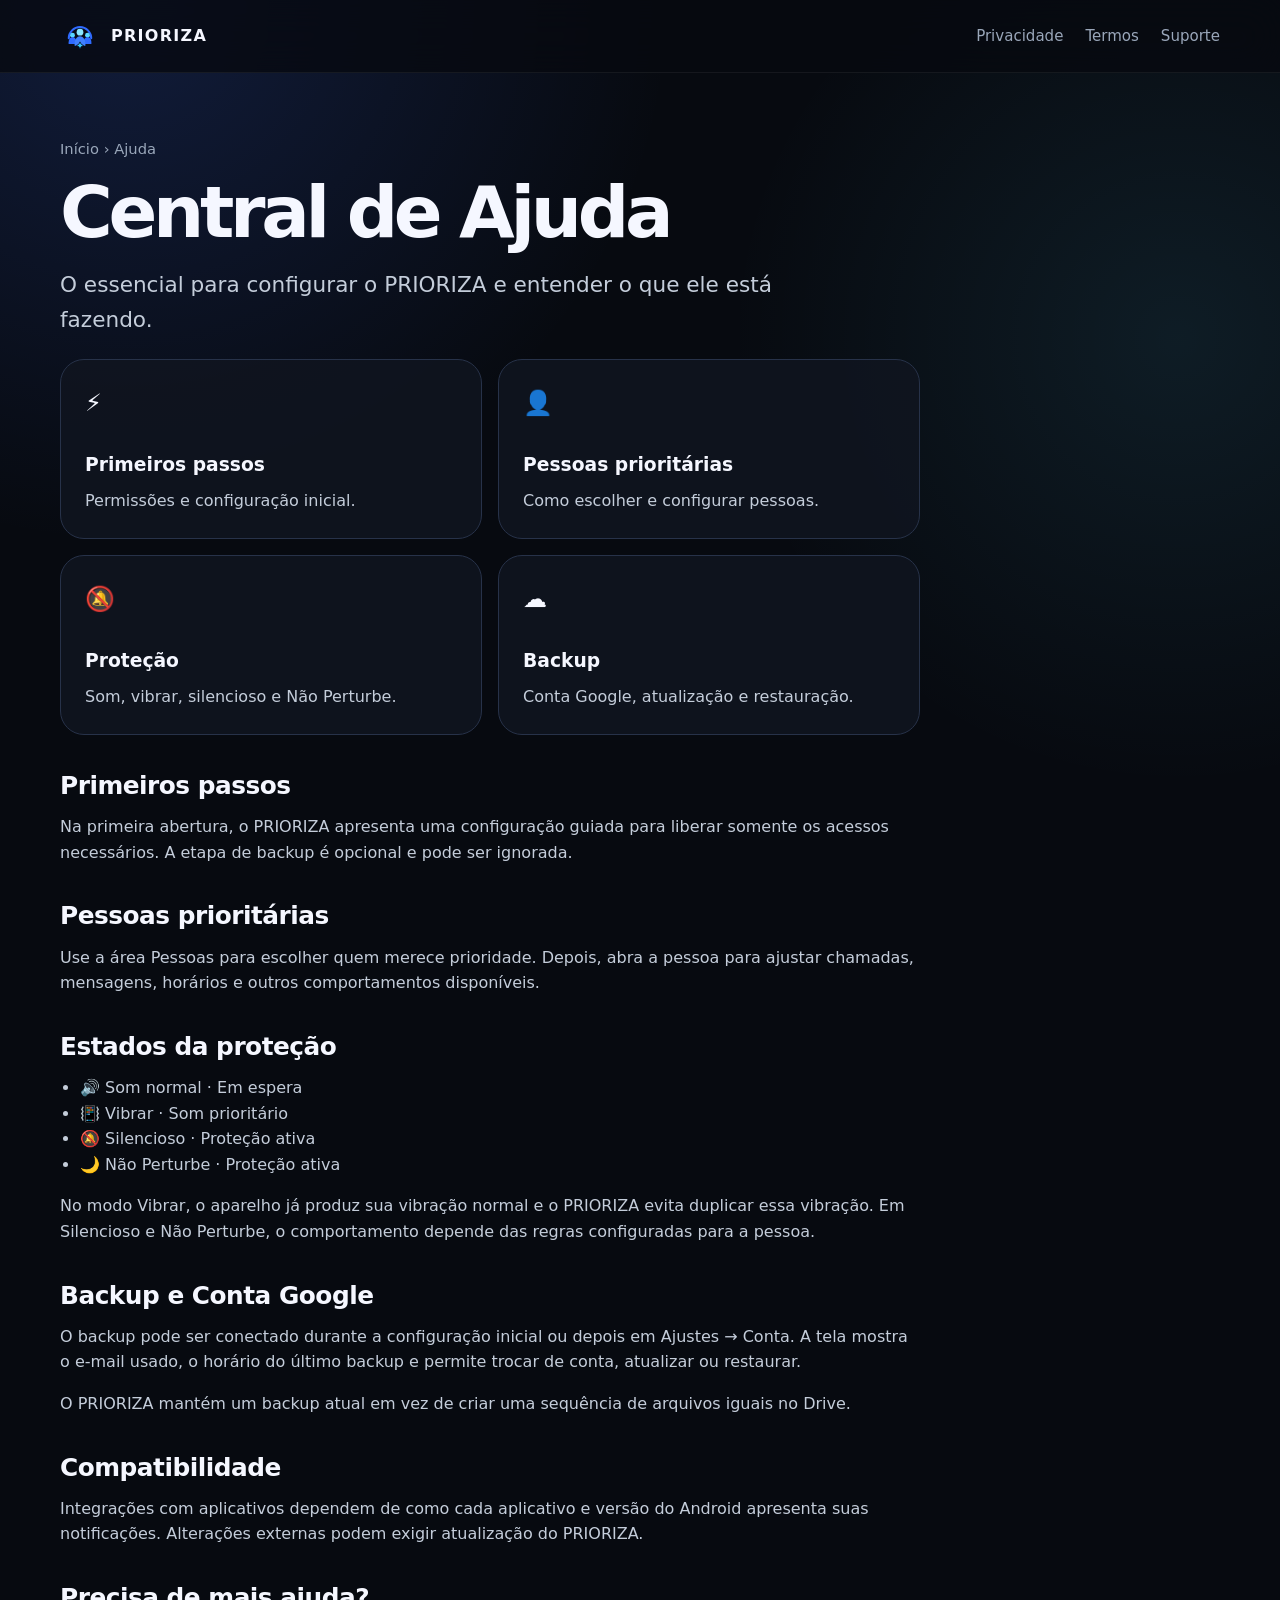
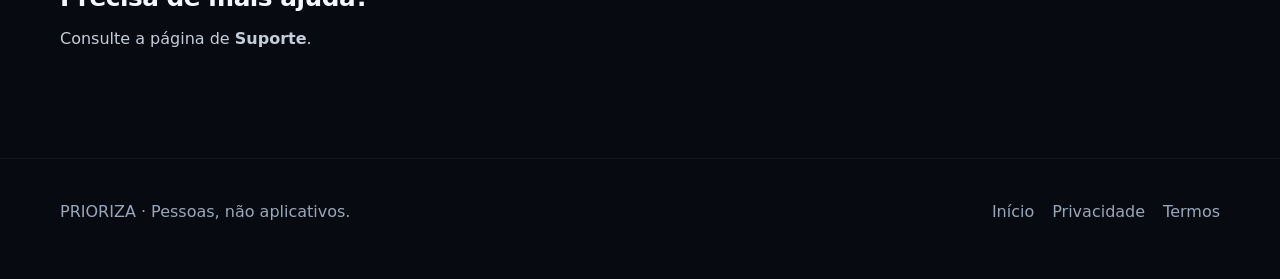
==== ajuda/index.html @ 998f17e7 "Cria central de ajuda do PRIORIZA" ====
<!doctype html><html lang="pt-BR"><head><meta charset="utf-8"><meta name="viewport" content="width=device-width,initial-scale=1"><meta name="theme-color" content="#070A10"><title>Central de Ajuda — PRIORIZA</title><link rel="icon" href="../assets/logo.svg"><link rel="stylesheet" href="../styles.css"></head><body><header class="nav"><div class="container nav-in"><a class="brand" href="../"><img src="../assets/logo.svg" alt=""><span>PRIORIZA</span></a><nav class="nav-links"><a href="../privacidade/">Privacidade</a><a href="../termos/">Termos</a><a href="../suporte/">Suporte</a></nav></div></header><main class="legal"><div class="container"><article><div class="breadcrumb"><a href="../">Início</a> › Ajuda</div><h1>Central de Ajuda</h1><p class="lead">O essencial para configurar o PRIORIZA e entender o que ele está fazendo.</p>
<div class="help-grid"><a class="card help-link" href="#primeiros-passos"><div class="icon">⚡</div><h3>Primeiros passos</h3><p>Permissões e configuração inicial.</p></a><a class="card help-link" href="#pessoas"><div class="icon">👤</div><h3>Pessoas prioritárias</h3><p>Como escolher e configurar pessoas.</p></a><a class="card help-link" href="#protecao"><div class="icon">🔕</div><h3>Proteção</h3><p>Som, vibrar, silencioso e Não Perturbe.</p></a><a class="card help-link" href="#backup"><div class="icon">☁️</div><h3>Backup</h3><p>Conta Google, atualização e restauração.</p></a></div>
<h2 id="primeiros-passos">Primeiros passos</h2><p>Na primeira abertura, o PRIORIZA apresenta uma configuração guiada para liberar somente os acessos necessários. A etapa de backup é opcional e pode ser ignorada.</p>
<h2 id="pessoas">Pessoas prioritárias</h2><p>Use a área Pessoas para escolher quem merece prioridade. Depois, abra a pessoa para ajustar chamadas, mensagens, horários e outros comportamentos disponíveis.</p>
<h2 id="protecao">Estados da proteção</h2><ul class="list"><li>🔊 Som normal · Em espera</li><li>📳 Vibrar · Som prioritário</li><li>🔕 Silencioso · Proteção ativa</li><li>🌙 Não Perturbe · Proteção ativa</li></ul><p>No modo Vibrar, o aparelho já produz sua vibração normal e o PRIORIZA evita duplicar essa vibração. Em Silencioso e Não Perturbe, o comportamento depende das regras configuradas para a pessoa.</p>
<h2 id="backup">Backup e Conta Google</h2><p>O backup pode ser conectado durante a configuração inicial ou depois em Ajustes → Conta. A tela mostra o e-mail usado, o horário do último backup e permite trocar de conta, atualizar ou restaurar.</p><p>O PRIORIZA mantém um backup atual em vez de criar uma sequência de arquivos iguais no Drive.</p>
<h2>Compatibilidade</h2><p>Integrações com aplicativos dependem de como cada aplicativo e versão do Android apresenta suas notificações. Alterações externas podem exigir atualização do PRIORIZA.</p>
<h2>Precisa de mais ajuda?</h2><p>Consulte a página de <a href="../suporte/"><strong>Suporte</strong></a>.</p>
</article></div></main><footer class="footer"><div class="container footer-in"><div>PRIORIZA · Pessoas, não aplicativos.</div><div class="footer-links"><a href="../">Início</a><a href="../privacidade/">Privacidade</a><a href="../termos/">Termos</a></div></div></footer></body></html>
---- styles.css ----
:root{--primary:#3F6FFF;--primary2:#2F6BFF;--cyan:#59D7FF;--bg:#070A10;--surface:#10151F;--surface2:#171E2B;--text:#F5F7FF;--muted:#9AA7BA;--outline:#273249;--max:1160px}
*{box-sizing:border-box}html{scroll-behavior:smooth}body{margin:0;background:radial-gradient(circle at 10% 0%,rgba(63,111,255,.18),transparent 34rem),radial-gradient(circle at 92% 18%,rgba(89,215,255,.09),transparent 28rem),var(--bg);color:var(--text);font:16px/1.6 Inter,ui-sans-serif,system-ui,-apple-system,BlinkMacSystemFont,"Segoe UI",sans-serif}a{color:inherit;text-decoration:none}.container{width:min(calc(100% - 32px),var(--max));margin:auto}.nav{position:sticky;top:0;z-index:20;background:rgba(7,10,16,.78);backdrop-filter:blur(18px);border-bottom:1px solid rgba(255,255,255,.06)}.nav-in{height:72px;display:flex;align-items:center;justify-content:space-between;gap:22px}.brand{display:flex;align-items:center;gap:11px;font-weight:900;letter-spacing:.08em}.brand img{width:40px;height:40px}.nav-links{display:flex;gap:22px;color:var(--muted);font-size:.94rem}.nav-links a:hover{color:var(--text)}
.hero{padding:92px 0 72px}.hero-grid{display:grid;grid-template-columns:1.12fr .88fr;gap:64px;align-items:center}.eyebrow{color:#91A9FF;font-weight:800;font-size:.86rem;text-transform:uppercase;letter-spacing:.12em}h1{font-size:clamp(3.2rem,8vw,6.7rem);line-height:.94;margin:18px 0 22px;letter-spacing:-.06em}h1 span{color:var(--primary)}.lead{font-size:clamp(1.08rem,2vw,1.35rem);color:#CAD4E5;max-width:720px}.actions{display:flex;flex-wrap:wrap;gap:12px;margin-top:30px}.btn{display:inline-flex;align-items:center;justify-content:center;gap:10px;min-height:52px;padding:0 20px;border-radius:16px;border:1px solid var(--outline);font-weight:800;transition:.2s ease}.btn:hover{transform:translateY(-1px)}.btn-primary{background:var(--primary);border-color:var(--primary);color:#fff;box-shadow:0 10px 30px rgba(63,111,255,.28)}.btn-secondary{background:var(--surface)}.btn-disabled{opacity:.72;cursor:not-allowed}.note{margin-top:12px;color:var(--muted);font-size:.9rem}
.phone{max-width:390px;margin:auto;padding:18px;border-radius:42px;background:linear-gradient(145deg,#161D2B,#090D14);border:1px solid #2A3650;box-shadow:0 22px 80px rgba(0,0,0,.38)}.phone-screen{min-height:620px;border-radius:30px;padding:28px 20px;background:linear-gradient(180deg,#080C13,#0B111B);border:1px solid rgba(255,255,255,.05)}.phone-title{font-size:1.7rem;font-weight:900}.phone-sub{color:var(--muted);font-size:.95rem}.app-card{margin-top:20px;background:var(--surface);border:1px solid var(--outline);border-radius:22px;padding:18px}.app-card.active{background:linear-gradient(180deg,rgba(16,44,122,.96),rgba(16,44,122,.64));border-color:#3157B8}.app-card h3{margin:0 0 8px}.app-card p{margin:0;color:#B8C3D6;font-size:.92rem}.pill{display:inline-flex;margin-top:12px;padding:7px 10px;border-radius:999px;background:rgba(89,215,255,.1);color:#9BEAFF;font-size:.78rem;font-weight:800}
.section{padding:78px 0}.section-head{max-width:760px;margin-bottom:34px}.kicker{color:#91A9FF;font-weight:800}h2{font-size:clamp(2.1rem,5vw,3.8rem);line-height:1.02;letter-spacing:-.045em;margin:8px 0 14px}.section-head p,.muted{color:var(--muted)}.grid-3{display:grid;grid-template-columns:repeat(3,1fr);gap:16px}.grid-2{display:grid;grid-template-columns:repeat(2,1fr);gap:16px}.card{background:rgba(16,21,31,.84);border:1px solid var(--outline);border-radius:24px;padding:24px}.card h3{margin:8px 0}.card p{margin:0;color:var(--muted)}.icon{font-size:1.5rem}.quote{padding:34px;border-radius:30px;background:linear-gradient(135deg,#102C7A,#0D1836);border:1px solid #284C9D;font-size:clamp(1.5rem,4vw,2.4rem);font-weight:900;letter-spacing:-.03em}.modes{display:grid;grid-template-columns:repeat(4,1fr);gap:12px}.mode{padding:20px;border-radius:20px;background:var(--surface);border:1px solid var(--outline)}.mode strong{display:block;margin-top:8px}.mode small{color:var(--muted)}
.faq{display:grid;gap:10px}details{background:var(--surface);border:1px solid var(--outline);border-radius:18px;padding:18px 20px}summary{cursor:pointer;font-weight:800}details p{color:var(--muted);margin-bottom:0}.cta{padding:38px;border-radius:32px;background:linear-gradient(135deg,rgba(63,111,255,.22),rgba(89,215,255,.08));border:1px solid #284C9D}.footer{padding:40px 0 54px;border-top:1px solid rgba(255,255,255,.06);color:var(--muted)}.footer-in{display:flex;justify-content:space-between;gap:24px;flex-wrap:wrap}.footer-links{display:flex;gap:18px;flex-wrap:wrap}
.legal{padding:64px 0 90px}.legal article{max-width:860px}.legal h1{font-size:clamp(2.6rem,6vw,4.5rem)}.legal h2{font-size:1.55rem;letter-spacing:-.02em;margin-top:38px}.legal h3{margin-top:28px}.legal p,.legal li{color:#C4CDDA}.notice{background:#111A2A;border:1px solid #29446F;border-radius:18px;padding:16px 18px;color:#CAD9F5;margin:20px 0}.breadcrumb{color:var(--muted);font-size:.92rem}.list{padding-left:20px}.tag{display:inline-flex;padding:6px 10px;border:1px solid var(--outline);border-radius:999px;color:#BFD0FF;font-size:.8rem}.help-grid{display:grid;grid-template-columns:repeat(2,1fr);gap:16px}.help-link{display:block}.help-link:hover{border-color:#3F6FFF}
@media(max-width:900px){.hero-grid{grid-template-columns:1fr;gap:40px}.phone{max-width:360px}.grid-3,.modes{grid-template-columns:repeat(2,1fr)}}@media(max-width:640px){.nav-links{display:none}.hero{padding-top:56px}.grid-3,.grid-2,.modes,.help-grid{grid-template-columns:1fr}.section{padding:58px 0}.phone-screen{min-height:540px}}
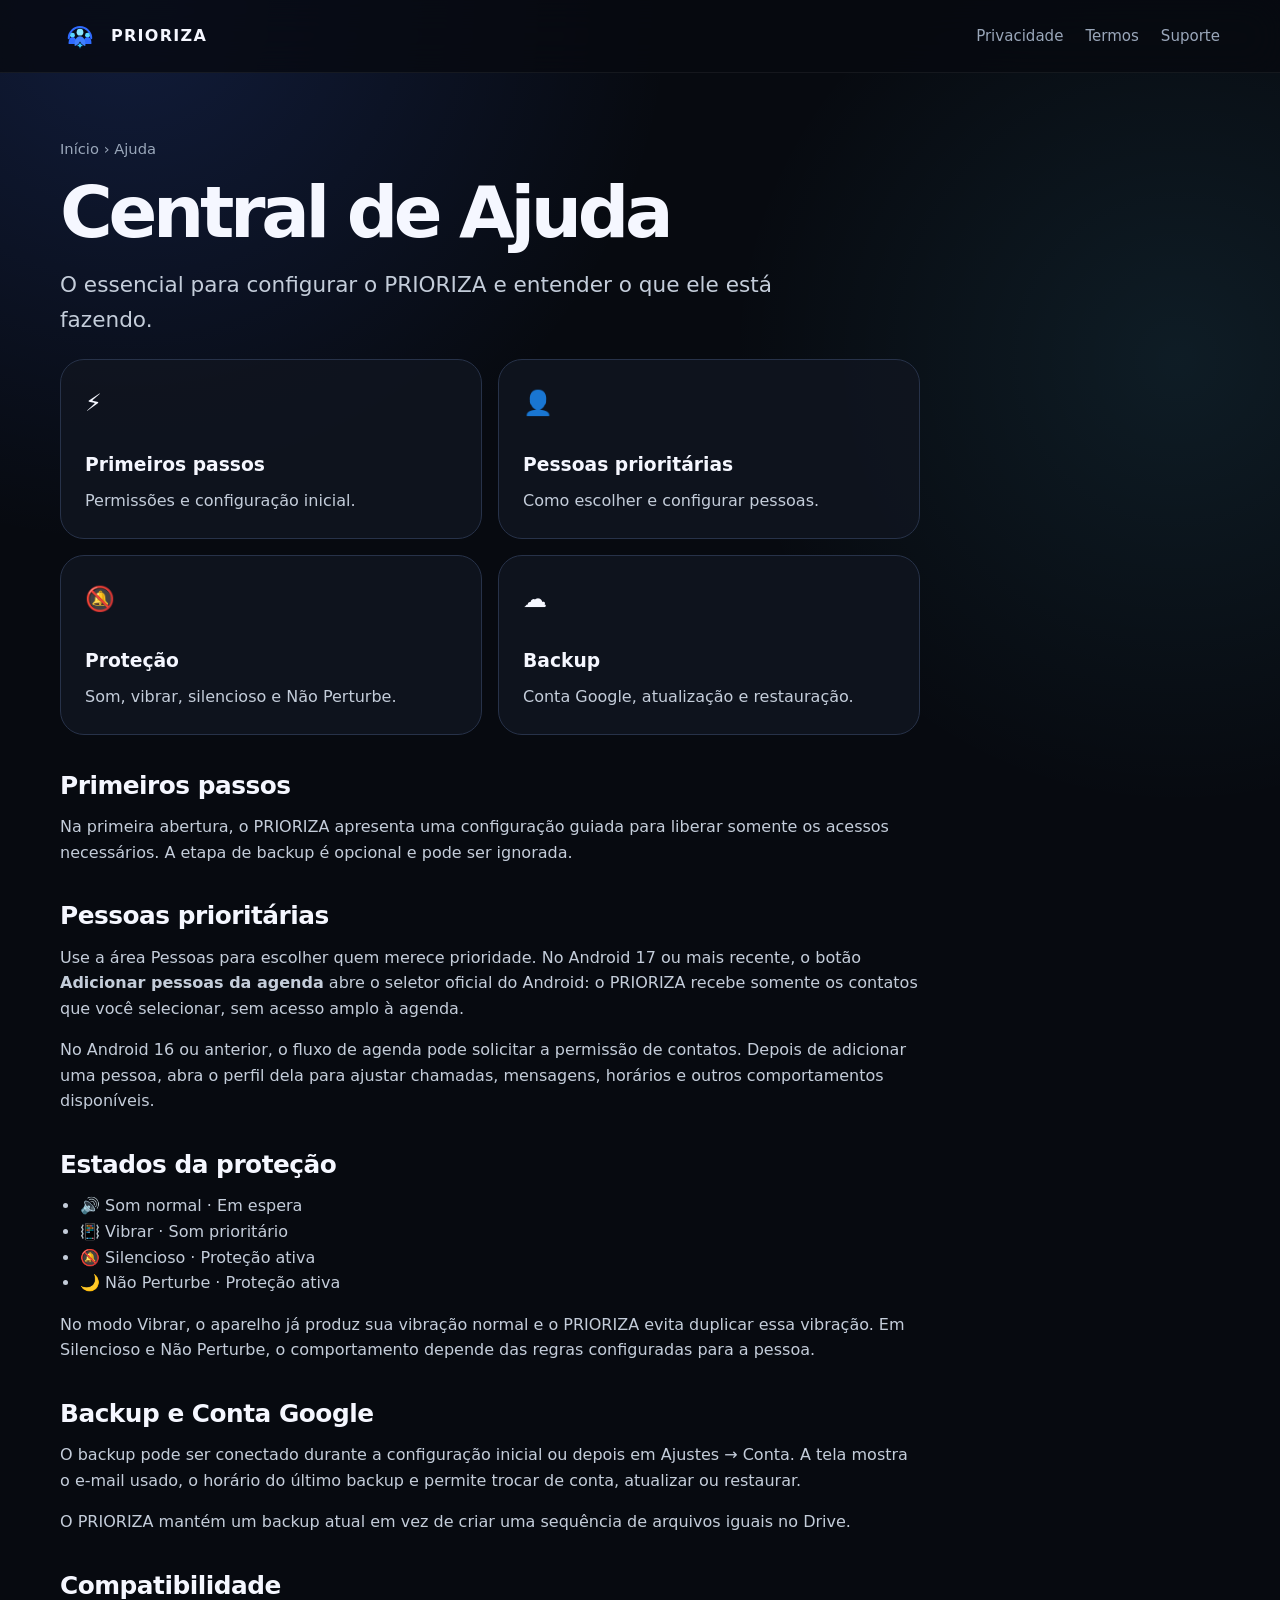
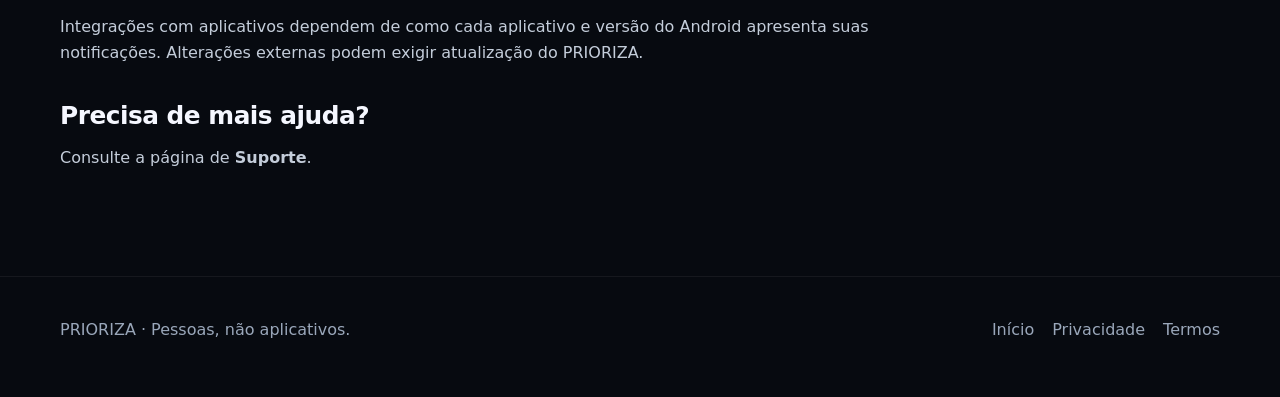
==== commit 26daf4f5: "Explica Contact Picker na Central de Ajuda" ====
--- a/ajuda/index.html
+++ b/ajuda/index.html
@@ -1,7 +1,7 @@
 <!doctype html><html lang="pt-BR"><head><meta charset="utf-8"><meta name="viewport" content="width=device-width,initial-scale=1"><meta name="theme-color" content="#070A10"><title>Central de Ajuda — PRIORIZA</title><link rel="icon" href="../assets/logo.svg"><link rel="stylesheet" href="../styles.css"></head><body><header class="nav"><div class="container nav-in"><a class="brand" href="../"><img src="../assets/logo.svg" alt=""><span>PRIORIZA</span></a><nav class="nav-links"><a href="../privacidade/">Privacidade</a><a href="../termos/">Termos</a><a href="../suporte/">Suporte</a></nav></div></header><main class="legal"><div class="container"><article><div class="breadcrumb"><a href="../">Início</a> › Ajuda</div><h1>Central de Ajuda</h1><p class="lead">O essencial para configurar o PRIORIZA e entender o que ele está fazendo.</p>
 <div class="help-grid"><a class="card help-link" href="#primeiros-passos"><div class="icon">⚡</div><h3>Primeiros passos</h3><p>Permissões e configuração inicial.</p></a><a class="card help-link" href="#pessoas"><div class="icon">👤</div><h3>Pessoas prioritárias</h3><p>Como escolher e configurar pessoas.</p></a><a class="card help-link" href="#protecao"><div class="icon">🔕</div><h3>Proteção</h3><p>Som, vibrar, silencioso e Não Perturbe.</p></a><a class="card help-link" href="#backup"><div class="icon">☁️</div><h3>Backup</h3><p>Conta Google, atualização e restauração.</p></a></div>
 <h2 id="primeiros-passos">Primeiros passos</h2><p>Na primeira abertura, o PRIORIZA apresenta uma configuração guiada para liberar somente os acessos necessários. A etapa de backup é opcional e pode ser ignorada.</p>
-<h2 id="pessoas">Pessoas prioritárias</h2><p>Use a área Pessoas para escolher quem merece prioridade. Depois, abra a pessoa para ajustar chamadas, mensagens, horários e outros comportamentos disponíveis.</p>
+<h2 id="pessoas">Pessoas prioritárias</h2><p>Use a área Pessoas para escolher quem merece prioridade. No Android 17 ou mais recente, o botão <strong>Adicionar pessoas da agenda</strong> abre o seletor oficial do Android: o PRIORIZA recebe somente os contatos que você selecionar, sem acesso amplo à agenda.</p><p>No Android 16 ou anterior, o fluxo de agenda pode solicitar a permissão de contatos. Depois de adicionar uma pessoa, abra o perfil dela para ajustar chamadas, mensagens, horários e outros comportamentos disponíveis.</p>
 <h2 id="protecao">Estados da proteção</h2><ul class="list"><li>🔊 Som normal · Em espera</li><li>📳 Vibrar · Som prioritário</li><li>🔕 Silencioso · Proteção ativa</li><li>🌙 Não Perturbe · Proteção ativa</li></ul><p>No modo Vibrar, o aparelho já produz sua vibração normal e o PRIORIZA evita duplicar essa vibração. Em Silencioso e Não Perturbe, o comportamento depende das regras configuradas para a pessoa.</p>
 <h2 id="backup">Backup e Conta Google</h2><p>O backup pode ser conectado durante a configuração inicial ou depois em Ajustes → Conta. A tela mostra o e-mail usado, o horário do último backup e permite trocar de conta, atualizar ou restaurar.</p><p>O PRIORIZA mantém um backup atual em vez de criar uma sequência de arquivos iguais no Drive.</p>
 <h2>Compatibilidade</h2><p>Integrações com aplicativos dependem de como cada aplicativo e versão do Android apresenta suas notificações. Alterações externas podem exigir atualização do PRIORIZA.</p>
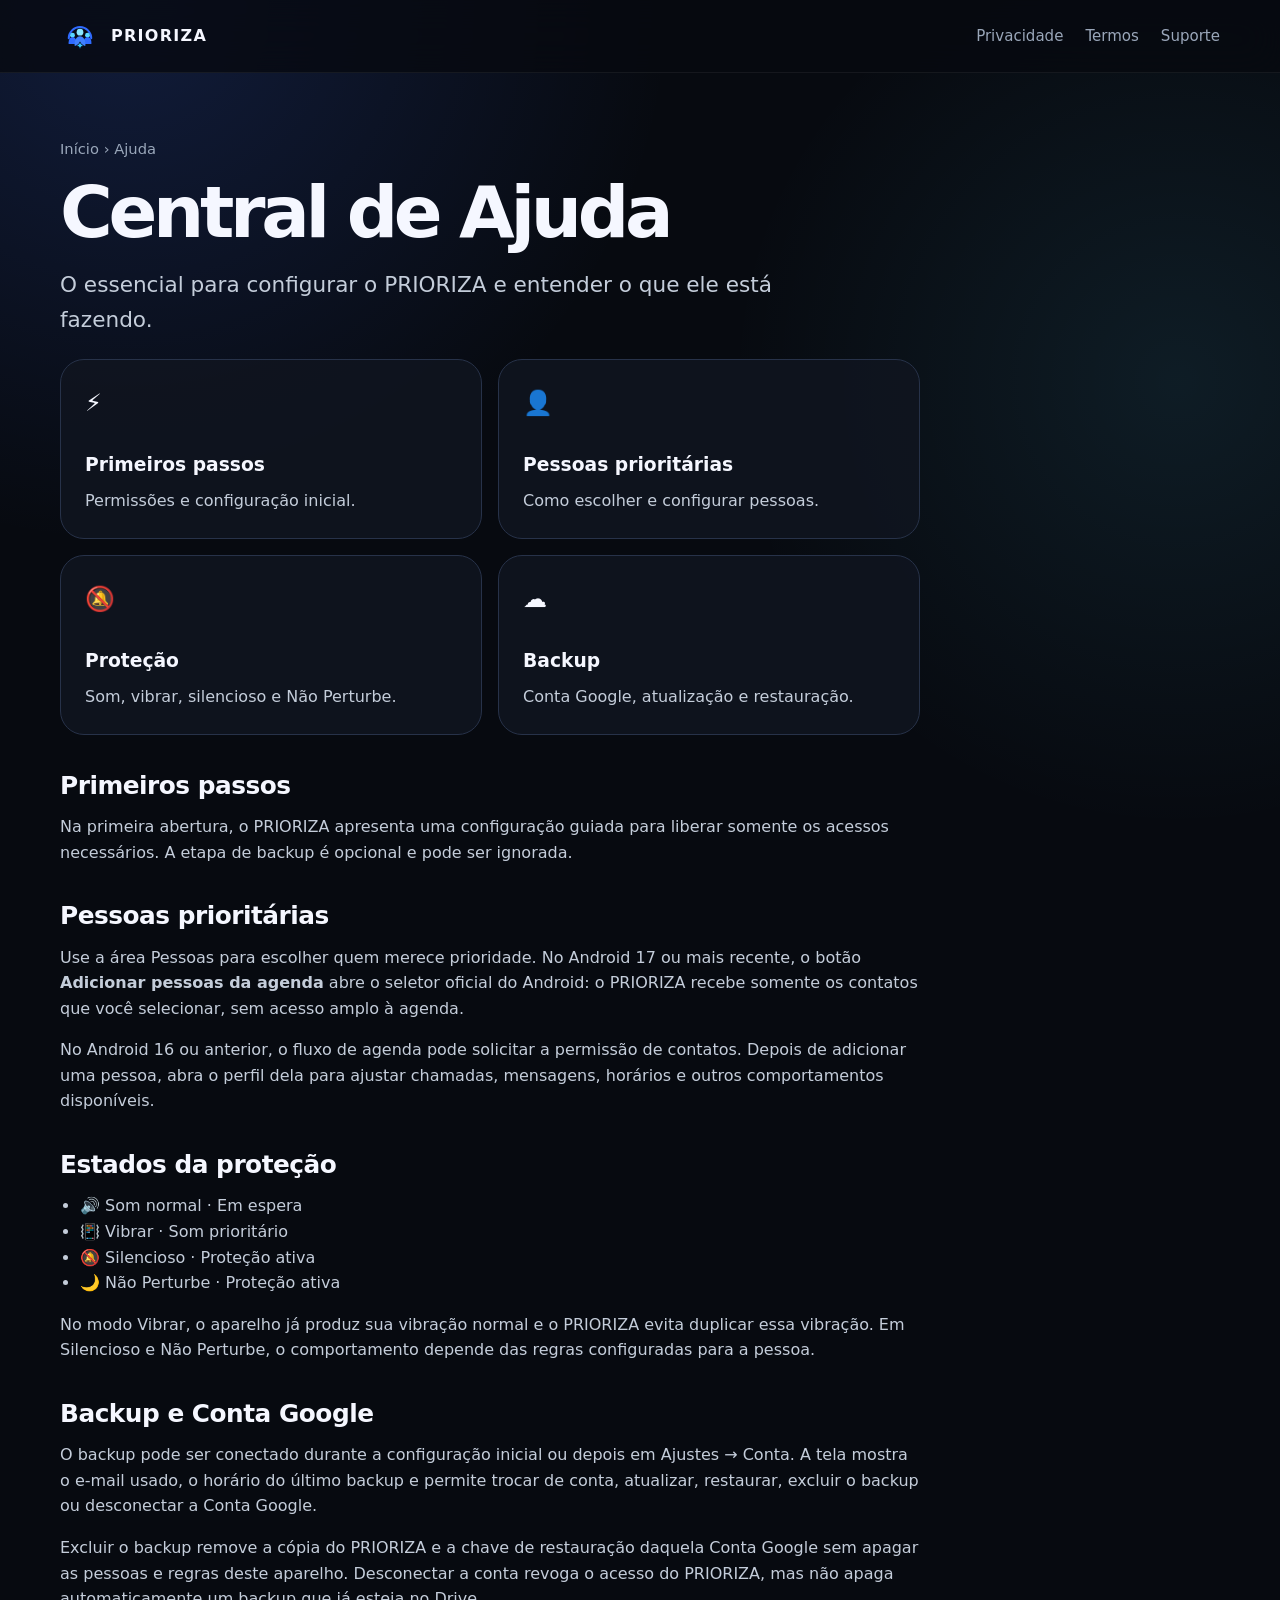
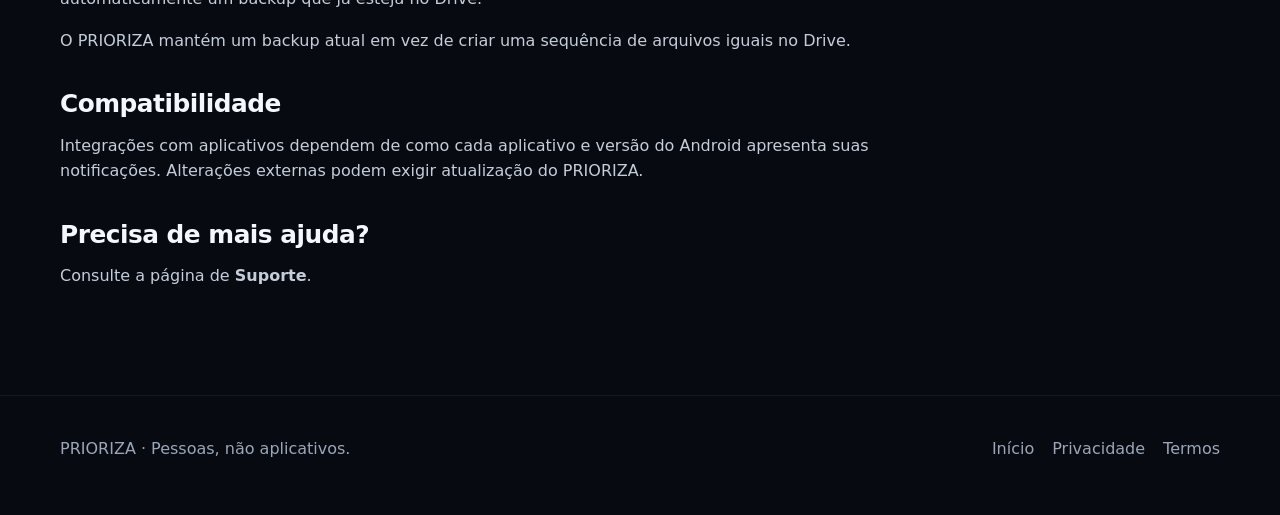
==== commit fac9e241: "Atualiza ajuda com controles de backup" ====
--- a/ajuda/index.html
+++ b/ajuda/index.html
@@ -3,7 +3,7 @@
 <h2 id="primeiros-passos">Primeiros passos</h2><p>Na primeira abertura, o PRIORIZA apresenta uma configuração guiada para liberar somente os acessos necessários. A etapa de backup é opcional e pode ser ignorada.</p>
 <h2 id="pessoas">Pessoas prioritárias</h2><p>Use a área Pessoas para escolher quem merece prioridade. No Android 17 ou mais recente, o botão <strong>Adicionar pessoas da agenda</strong> abre o seletor oficial do Android: o PRIORIZA recebe somente os contatos que você selecionar, sem acesso amplo à agenda.</p><p>No Android 16 ou anterior, o fluxo de agenda pode solicitar a permissão de contatos. Depois de adicionar uma pessoa, abra o perfil dela para ajustar chamadas, mensagens, horários e outros comportamentos disponíveis.</p>
 <h2 id="protecao">Estados da proteção</h2><ul class="list"><li>🔊 Som normal · Em espera</li><li>📳 Vibrar · Som prioritário</li><li>🔕 Silencioso · Proteção ativa</li><li>🌙 Não Perturbe · Proteção ativa</li></ul><p>No modo Vibrar, o aparelho já produz sua vibração normal e o PRIORIZA evita duplicar essa vibração. Em Silencioso e Não Perturbe, o comportamento depende das regras configuradas para a pessoa.</p>
-<h2 id="backup">Backup e Conta Google</h2><p>O backup pode ser conectado durante a configuração inicial ou depois em Ajustes → Conta. A tela mostra o e-mail usado, o horário do último backup e permite trocar de conta, atualizar ou restaurar.</p><p>O PRIORIZA mantém um backup atual em vez de criar uma sequência de arquivos iguais no Drive.</p>
+<h2 id="backup">Backup e Conta Google</h2><p>O backup pode ser conectado durante a configuração inicial ou depois em Ajustes → Conta. A tela mostra o e-mail usado, o horário do último backup e permite trocar de conta, atualizar, restaurar, excluir o backup ou desconectar a Conta Google.</p><p>Excluir o backup remove a cópia do PRIORIZA e a chave de restauração daquela Conta Google sem apagar as pessoas e regras deste aparelho. Desconectar a conta revoga o acesso do PRIORIZA, mas não apaga automaticamente um backup que já esteja no Drive.</p><p>O PRIORIZA mantém um backup atual em vez de criar uma sequência de arquivos iguais no Drive.</p>
 <h2>Compatibilidade</h2><p>Integrações com aplicativos dependem de como cada aplicativo e versão do Android apresenta suas notificações. Alterações externas podem exigir atualização do PRIORIZA.</p>
 <h2>Precisa de mais ajuda?</h2><p>Consulte a página de <a href="../suporte/"><strong>Suporte</strong></a>.</p>
 </article></div></main><footer class="footer"><div class="container footer-in"><div>PRIORIZA · Pessoas, não aplicativos.</div><div class="footer-links"><a href="../">Início</a><a href="../privacidade/">Privacidade</a><a href="../termos/">Termos</a></div></div></footer></body></html>
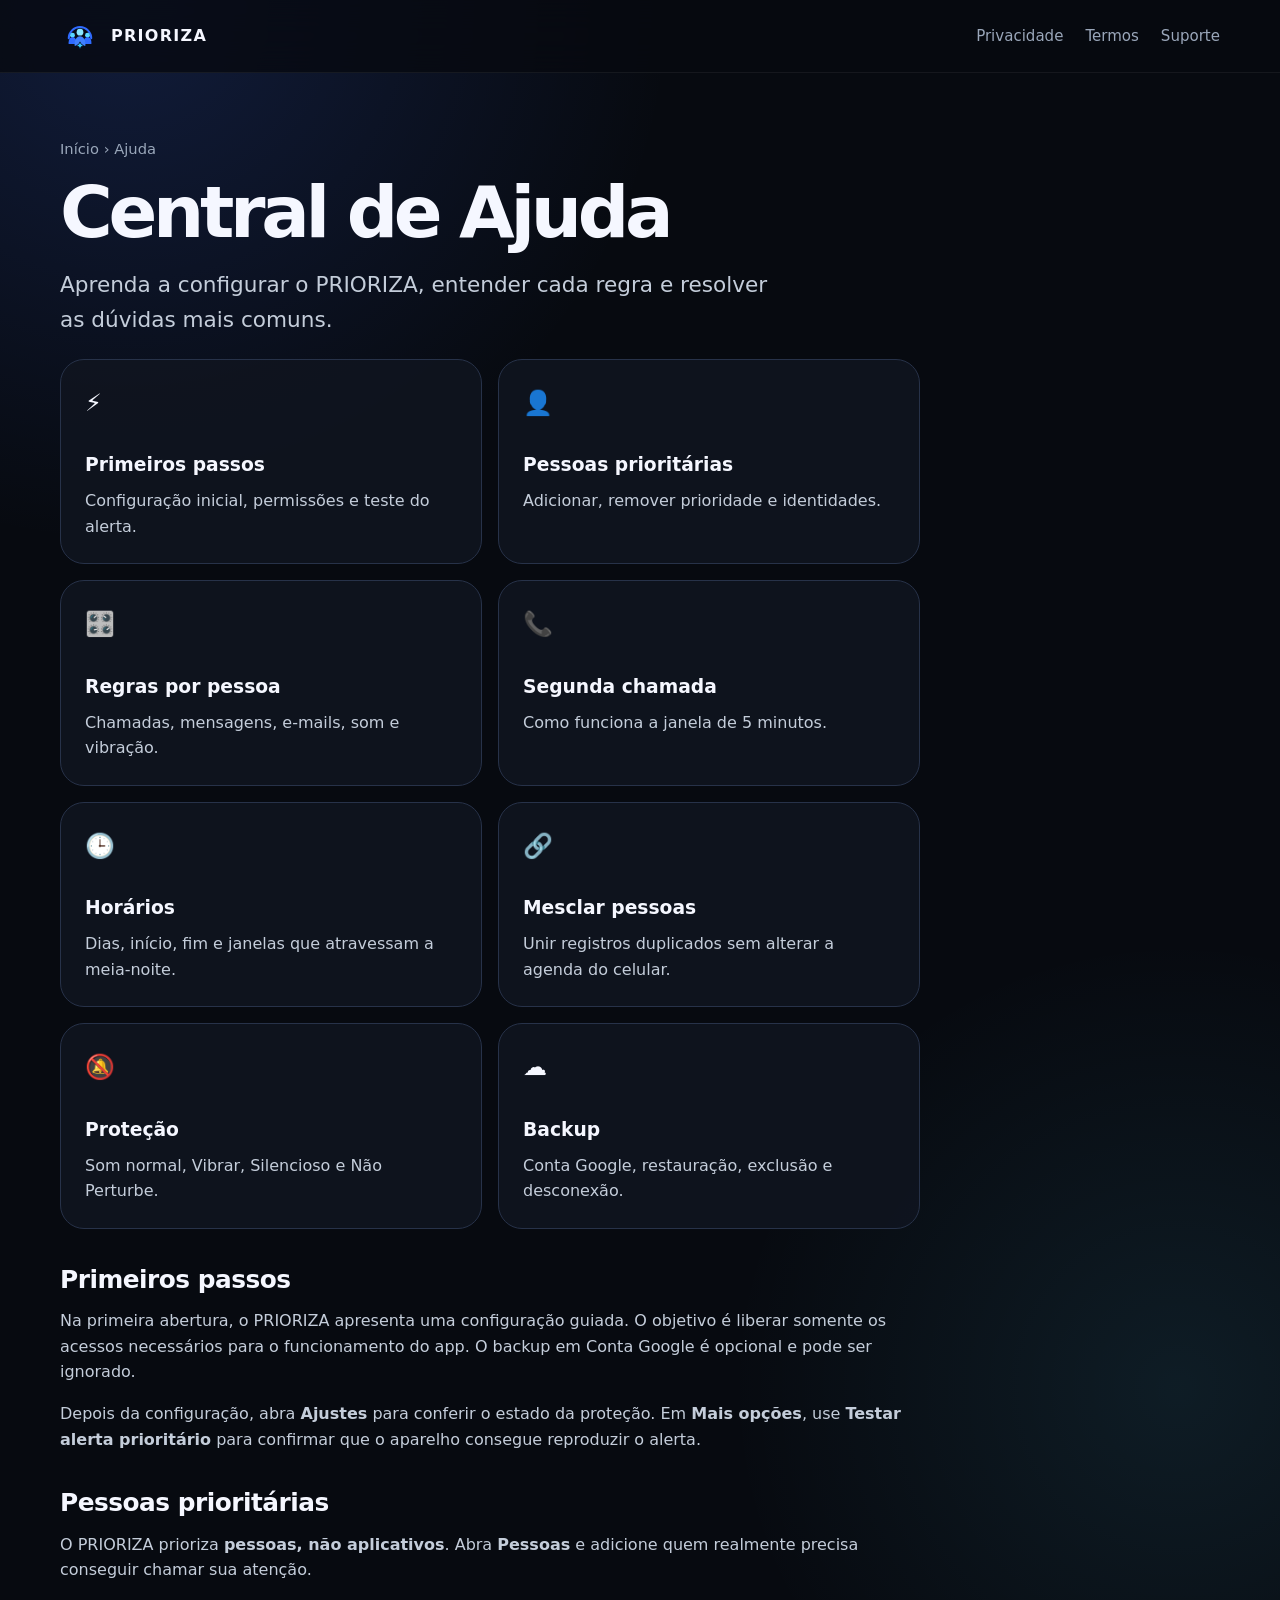
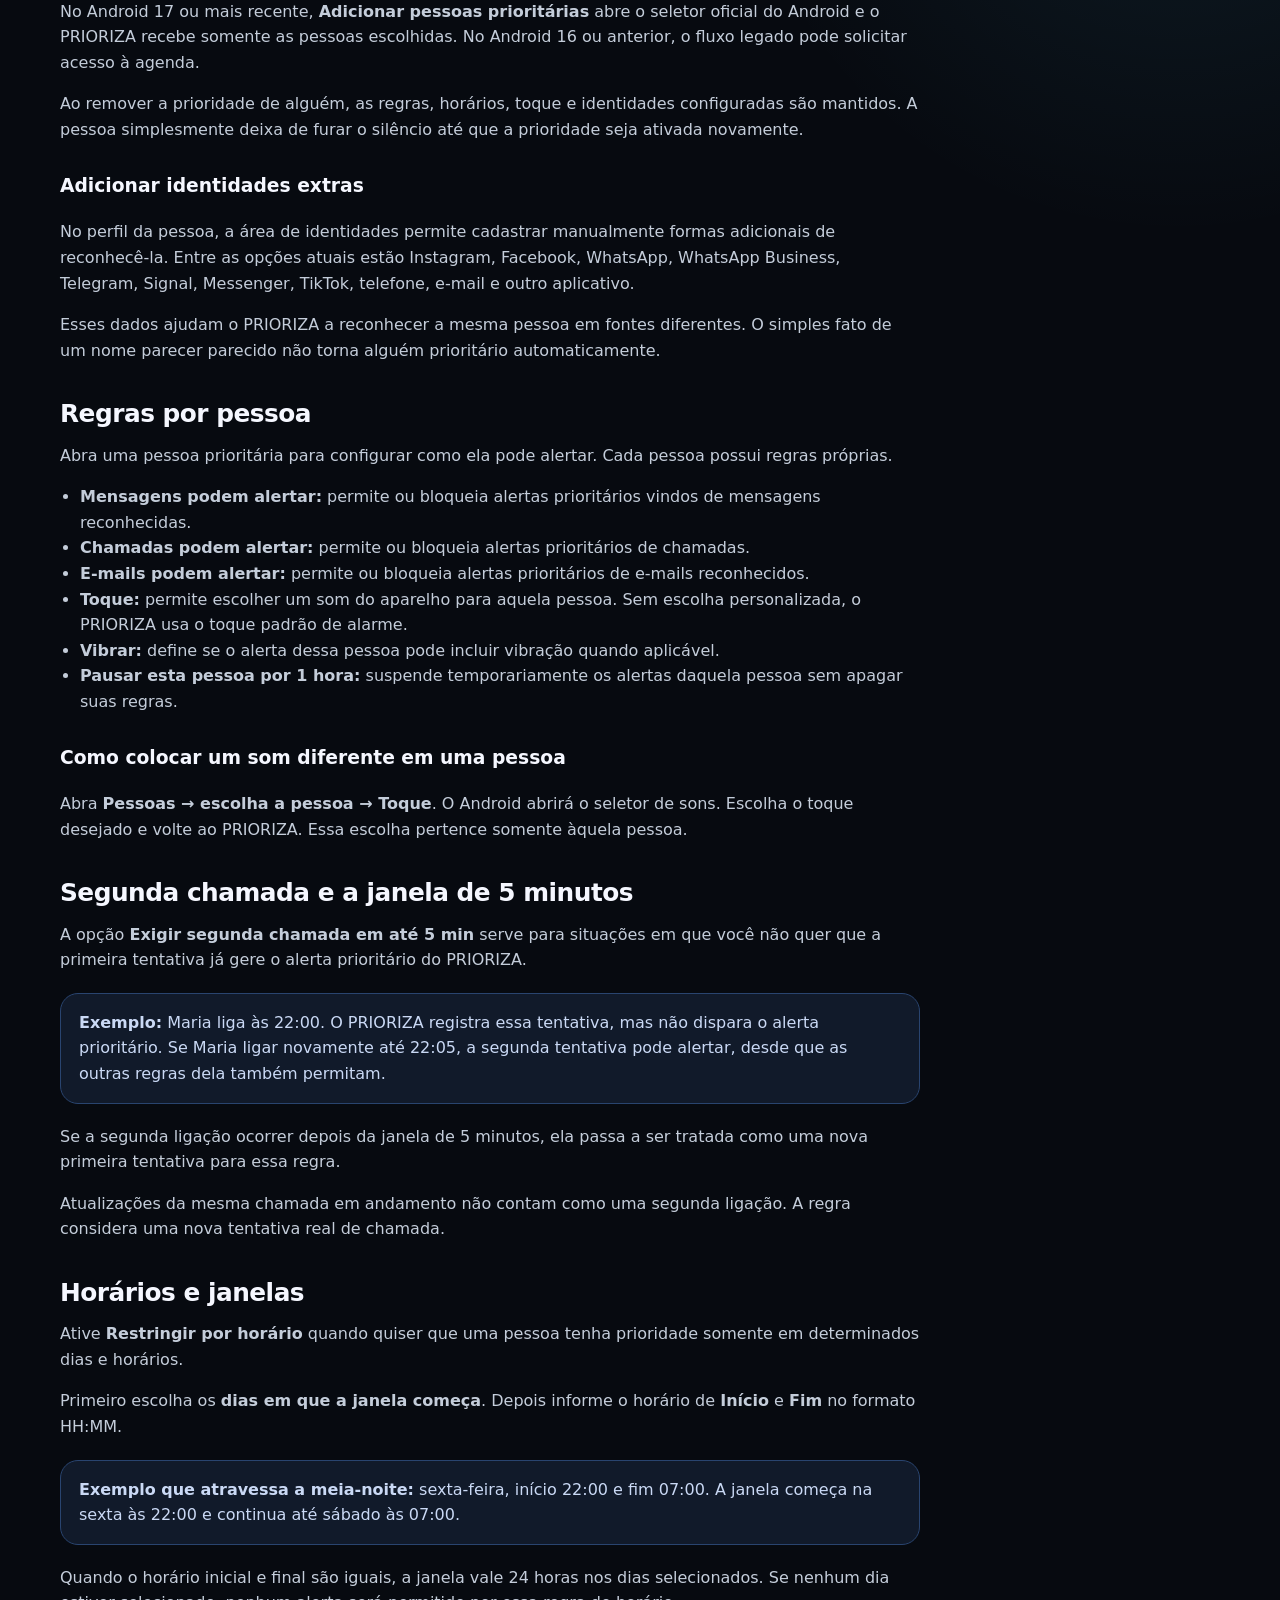
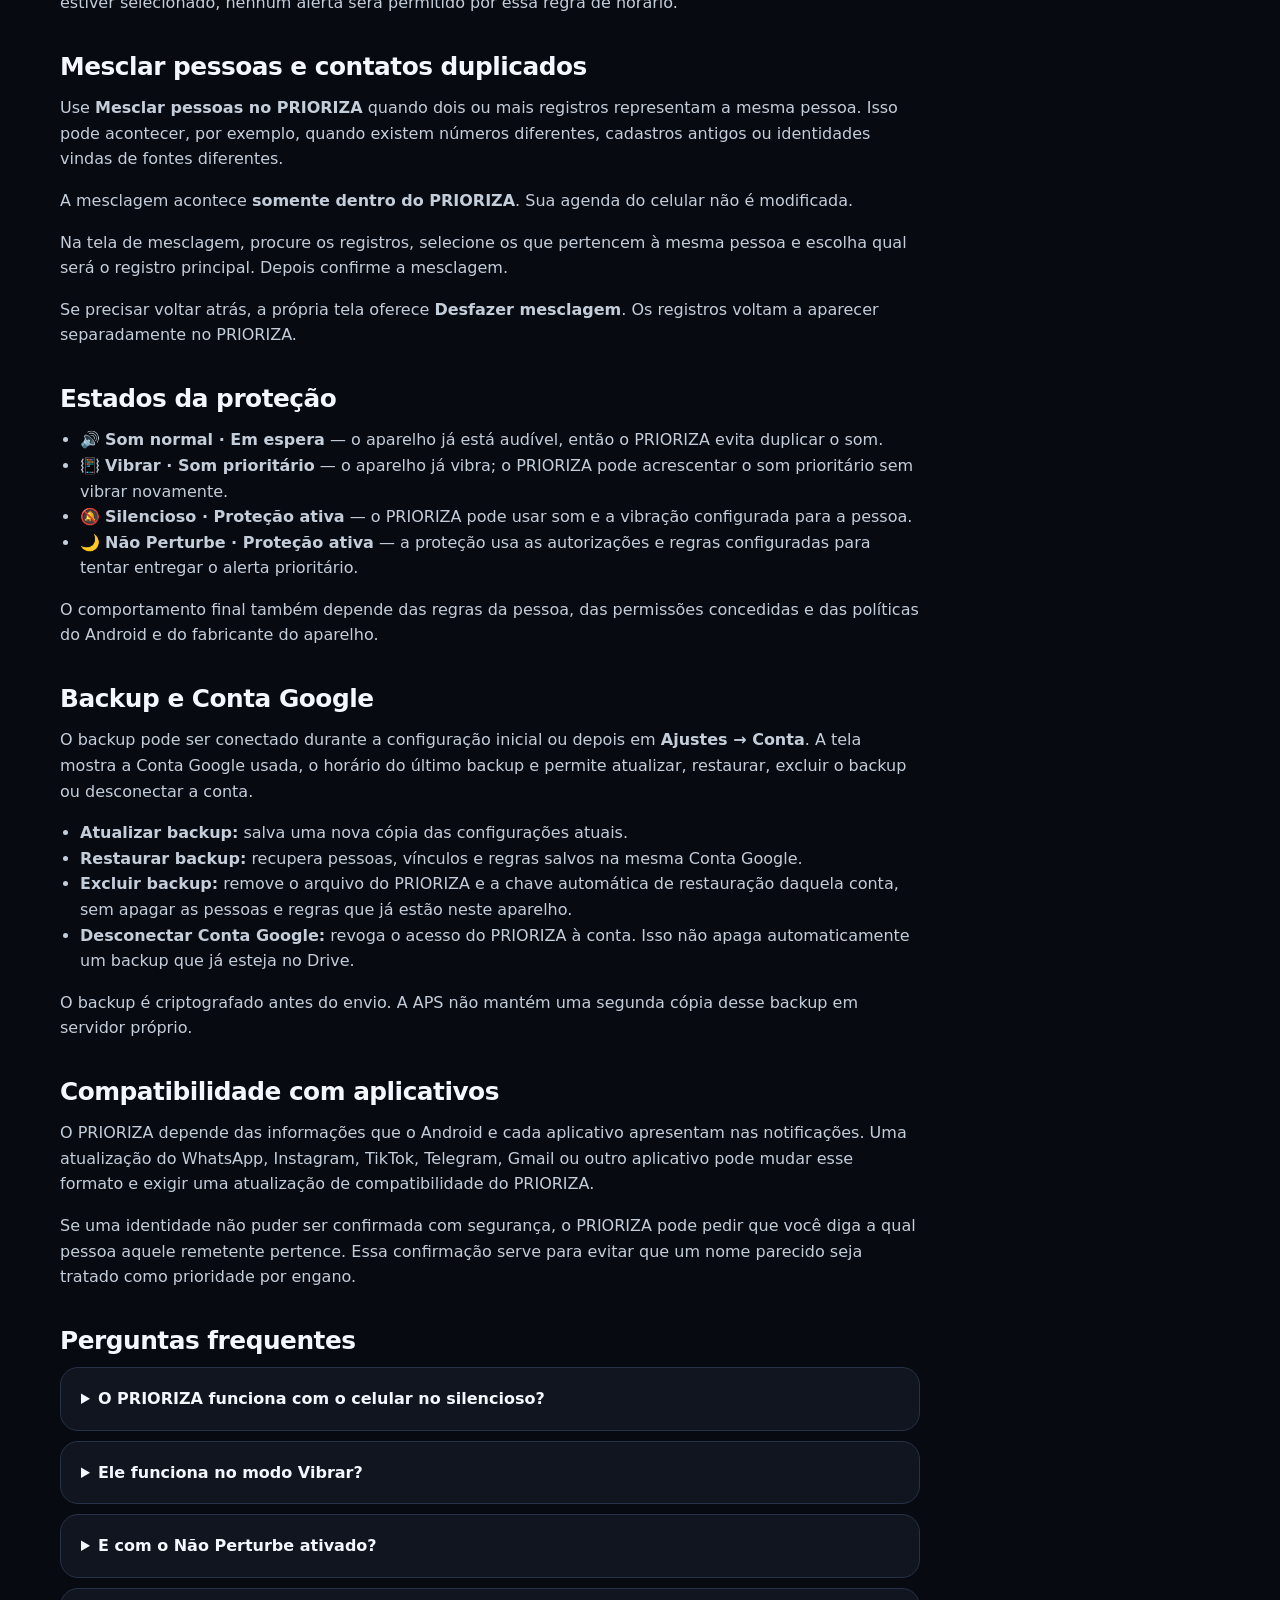
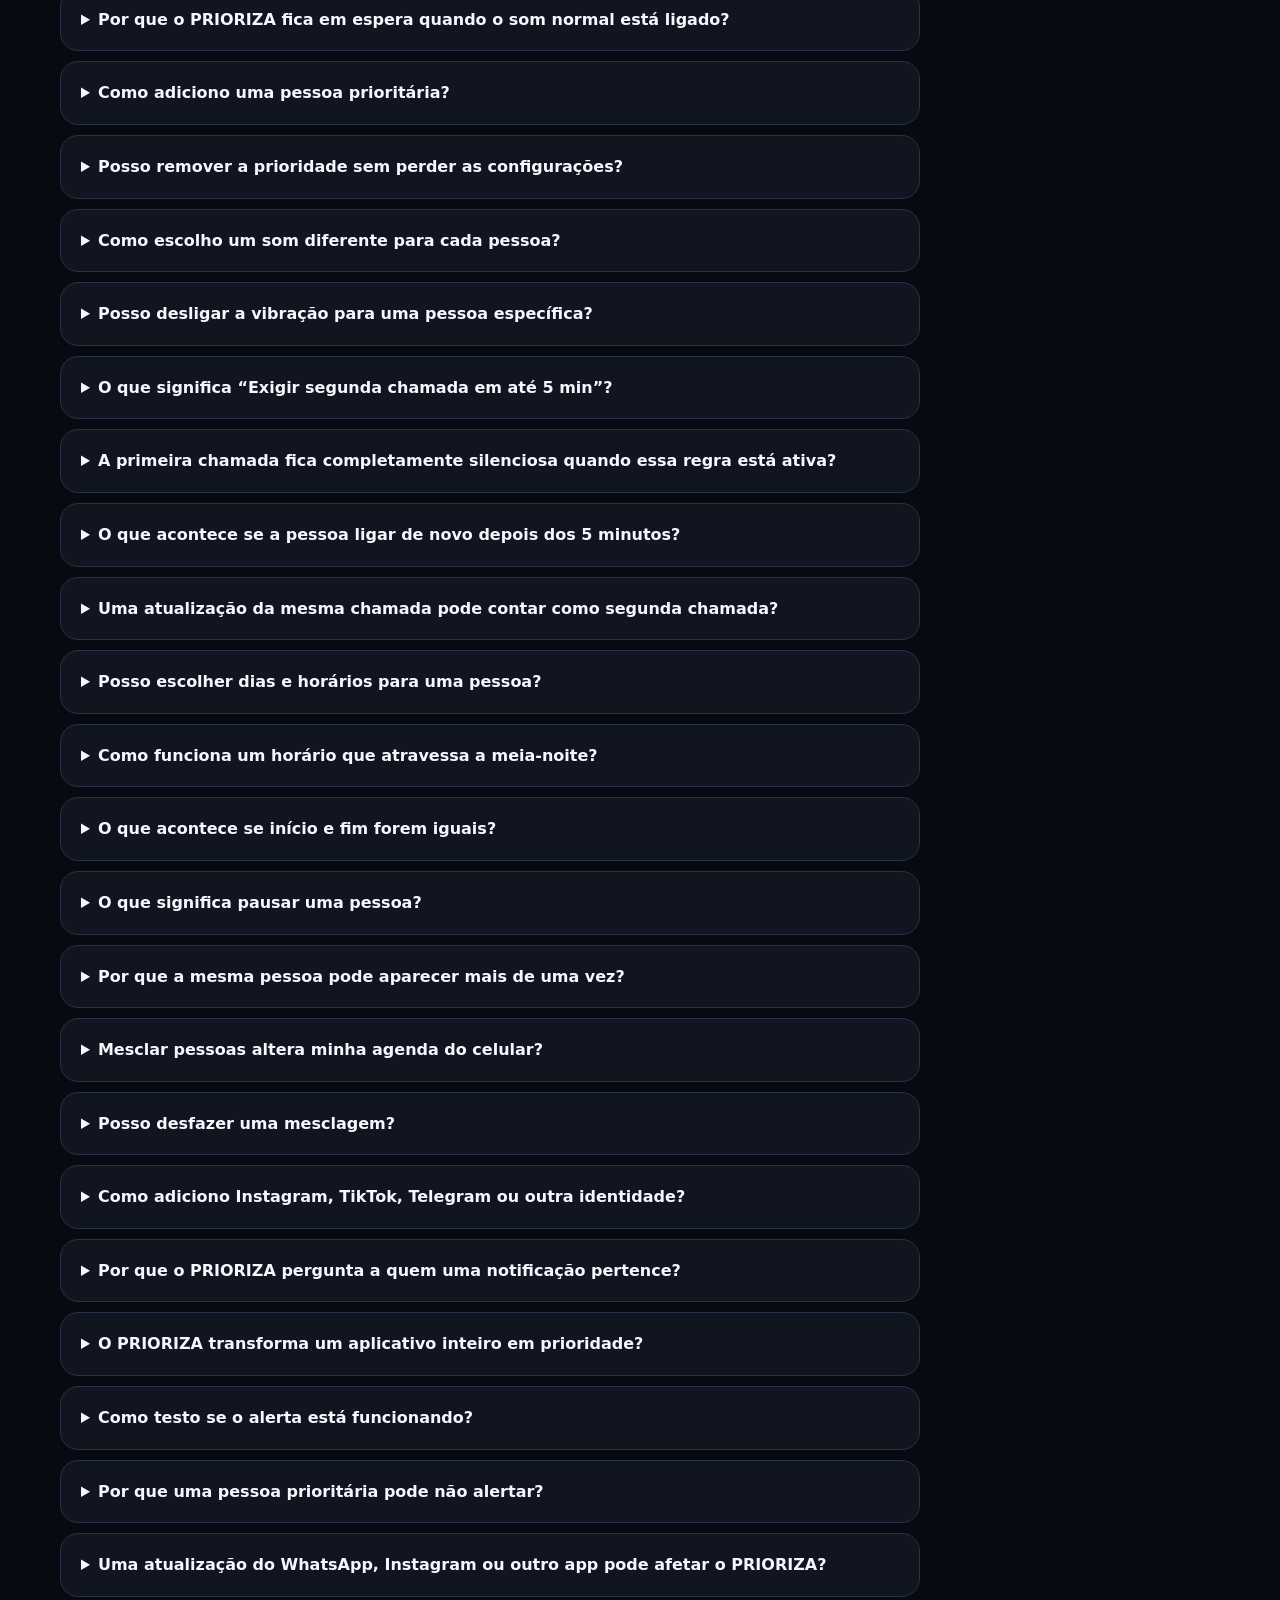
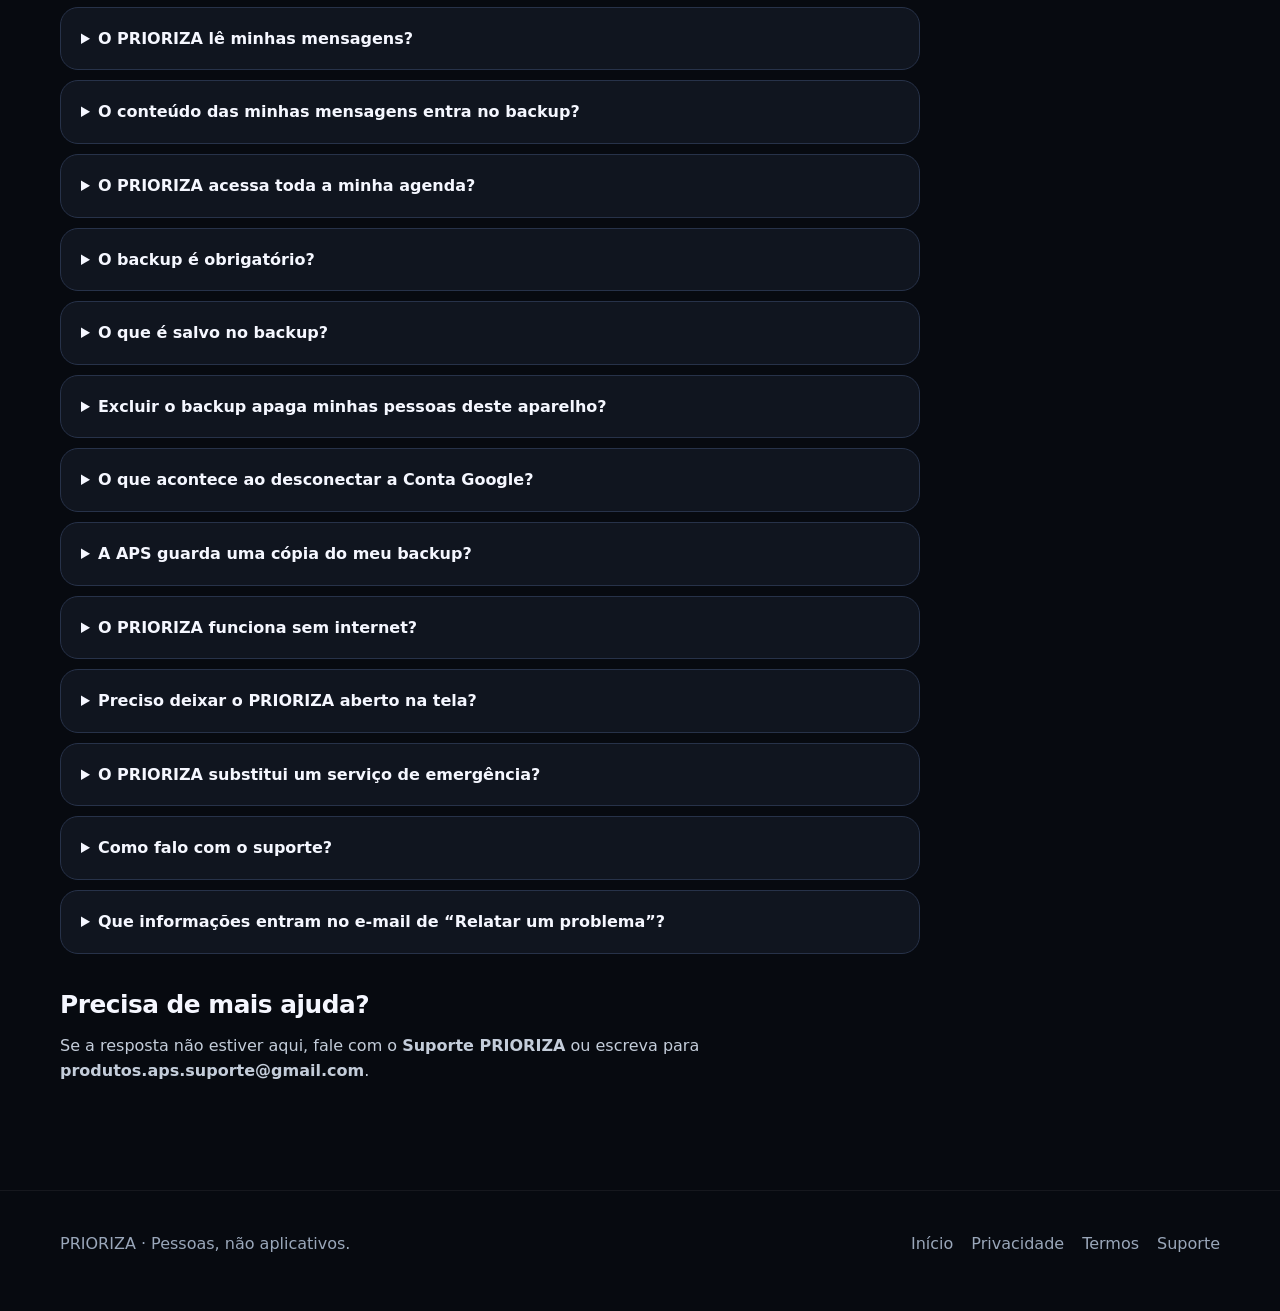
==== commit 2fab43b3: "Expande Central de Ajuda e perguntas frequentes" ====
--- a/ajuda/index.html
+++ b/ajuda/index.html
@@ -1,9 +1,200 @@
-<!doctype html><html lang="pt-BR"><head><meta charset="utf-8"><meta name="viewport" content="width=device-width,initial-scale=1"><meta name="theme-color" content="#070A10"><title>Central de Ajuda — PRIORIZA</title><link rel="icon" href="../assets/logo.svg"><link rel="stylesheet" href="../styles.css"></head><body><header class="nav"><div class="container nav-in"><a class="brand" href="../"><img src="../assets/logo.svg" alt=""><span>PRIORIZA</span></a><nav class="nav-links"><a href="../privacidade/">Privacidade</a><a href="../termos/">Termos</a><a href="../suporte/">Suporte</a></nav></div></header><main class="legal"><div class="container"><article><div class="breadcrumb"><a href="../">Início</a> › Ajuda</div><h1>Central de Ajuda</h1><p class="lead">O essencial para configurar o PRIORIZA e entender o que ele está fazendo.</p>
-<div class="help-grid"><a class="card help-link" href="#primeiros-passos"><div class="icon">⚡</div><h3>Primeiros passos</h3><p>Permissões e configuração inicial.</p></a><a class="card help-link" href="#pessoas"><div class="icon">👤</div><h3>Pessoas prioritárias</h3><p>Como escolher e configurar pessoas.</p></a><a class="card help-link" href="#protecao"><div class="icon">🔕</div><h3>Proteção</h3><p>Som, vibrar, silencioso e Não Perturbe.</p></a><a class="card help-link" href="#backup"><div class="icon">☁️</div><h3>Backup</h3><p>Conta Google, atualização e restauração.</p></a></div>
-<h2 id="primeiros-passos">Primeiros passos</h2><p>Na primeira abertura, o PRIORIZA apresenta uma configuração guiada para liberar somente os acessos necessários. A etapa de backup é opcional e pode ser ignorada.</p>
-<h2 id="pessoas">Pessoas prioritárias</h2><p>Use a área Pessoas para escolher quem merece prioridade. No Android 17 ou mais recente, o botão <strong>Adicionar pessoas da agenda</strong> abre o seletor oficial do Android: o PRIORIZA recebe somente os contatos que você selecionar, sem acesso amplo à agenda.</p><p>No Android 16 ou anterior, o fluxo de agenda pode solicitar a permissão de contatos. Depois de adicionar uma pessoa, abra o perfil dela para ajustar chamadas, mensagens, horários e outros comportamentos disponíveis.</p>
-<h2 id="protecao">Estados da proteção</h2><ul class="list"><li>🔊 Som normal · Em espera</li><li>📳 Vibrar · Som prioritário</li><li>🔕 Silencioso · Proteção ativa</li><li>🌙 Não Perturbe · Proteção ativa</li></ul><p>No modo Vibrar, o aparelho já produz sua vibração normal e o PRIORIZA evita duplicar essa vibração. Em Silencioso e Não Perturbe, o comportamento depende das regras configuradas para a pessoa.</p>
-<h2 id="backup">Backup e Conta Google</h2><p>O backup pode ser conectado durante a configuração inicial ou depois em Ajustes → Conta. A tela mostra o e-mail usado, o horário do último backup e permite trocar de conta, atualizar, restaurar, excluir o backup ou desconectar a Conta Google.</p><p>Excluir o backup remove a cópia do PRIORIZA e a chave de restauração daquela Conta Google sem apagar as pessoas e regras deste aparelho. Desconectar a conta revoga o acesso do PRIORIZA, mas não apaga automaticamente um backup que já esteja no Drive.</p><p>O PRIORIZA mantém um backup atual em vez de criar uma sequência de arquivos iguais no Drive.</p>
-<h2>Compatibilidade</h2><p>Integrações com aplicativos dependem de como cada aplicativo e versão do Android apresenta suas notificações. Alterações externas podem exigir atualização do PRIORIZA.</p>
-<h2>Precisa de mais ajuda?</h2><p>Consulte a página de <a href="../suporte/"><strong>Suporte</strong></a>.</p>
-</article></div></main><footer class="footer"><div class="container footer-in"><div>PRIORIZA · Pessoas, não aplicativos.</div><div class="footer-links"><a href="../">Início</a><a href="../privacidade/">Privacidade</a><a href="../termos/">Termos</a></div></div></footer></body></html>+<!doctype html>
+<html lang="pt-BR">
+<head>
+<meta charset="utf-8">
+<meta name="viewport" content="width=device-width,initial-scale=1">
+<meta name="theme-color" content="#070A10">
+<meta name="description" content="Central de Ajuda do PRIORIZA: pessoas prioritárias, alertas, segunda chamada, horários, mesclagem, backup e suporte.">
+<title>Central de Ajuda — PRIORIZA</title>
+<link rel="icon" href="../assets/logo.svg">
+<link rel="stylesheet" href="../styles.css">
+</head>
+<body>
+<header class="nav">
+<div class="container nav-in">
+<a class="brand" href="../"><img src="../assets/logo.svg" alt=""><span>PRIORIZA</span></a>
+<nav class="nav-links"><a href="../privacidade/">Privacidade</a><a href="../termos/">Termos</a><a href="../suporte/">Suporte</a></nav>
+</div>
+</header>
+
+<main class="legal">
+<div class="container">
+<article>
+<div class="breadcrumb"><a href="../">Início</a> › Ajuda</div>
+<h1>Central de Ajuda</h1>
+<p class="lead">Aprenda a configurar o PRIORIZA, entender cada regra e resolver as dúvidas mais comuns.</p>
+
+<div class="help-grid">
+<a class="card help-link" href="#primeiros-passos"><div class="icon">⚡</div><h3>Primeiros passos</h3><p>Configuração inicial, permissões e teste do alerta.</p></a>
+<a class="card help-link" href="#pessoas"><div class="icon">👤</div><h3>Pessoas prioritárias</h3><p>Adicionar, remover prioridade e identidades.</p></a>
+<a class="card help-link" href="#regras"><div class="icon">🎛️</div><h3>Regras por pessoa</h3><p>Chamadas, mensagens, e-mails, som e vibração.</p></a>
+<a class="card help-link" href="#segunda-chamada"><div class="icon">📞</div><h3>Segunda chamada</h3><p>Como funciona a janela de 5 minutos.</p></a>
+<a class="card help-link" href="#horarios"><div class="icon">🕒</div><h3>Horários</h3><p>Dias, início, fim e janelas que atravessam a meia-noite.</p></a>
+<a class="card help-link" href="#mesclar"><div class="icon">🔗</div><h3>Mesclar pessoas</h3><p>Unir registros duplicados sem alterar a agenda do celular.</p></a>
+<a class="card help-link" href="#protecao"><div class="icon">🔕</div><h3>Proteção</h3><p>Som normal, Vibrar, Silencioso e Não Perturbe.</p></a>
+<a class="card help-link" href="#backup"><div class="icon">☁️</div><h3>Backup</h3><p>Conta Google, restauração, exclusão e desconexão.</p></a>
+</div>
+
+<h2 id="primeiros-passos">Primeiros passos</h2>
+<p>Na primeira abertura, o PRIORIZA apresenta uma configuração guiada. O objetivo é liberar somente os acessos necessários para o funcionamento do app. O backup em Conta Google é opcional e pode ser ignorado.</p>
+<p>Depois da configuração, abra <strong>Ajustes</strong> para conferir o estado da proteção. Em <strong>Mais opções</strong>, use <strong>Testar alerta prioritário</strong> para confirmar que o aparelho consegue reproduzir o alerta.</p>
+
+<h2 id="pessoas">Pessoas prioritárias</h2>
+<p>O PRIORIZA prioriza <strong>pessoas, não aplicativos</strong>. Abra <strong>Pessoas</strong> e adicione quem realmente precisa conseguir chamar sua atenção.</p>
+<p>No Android 17 ou mais recente, <strong>Adicionar pessoas prioritárias</strong> abre o seletor oficial do Android e o PRIORIZA recebe somente as pessoas escolhidas. No Android 16 ou anterior, o fluxo legado pode solicitar acesso à agenda.</p>
+<p>Ao remover a prioridade de alguém, as regras, horários, toque e identidades configuradas são mantidos. A pessoa simplesmente deixa de furar o silêncio até que a prioridade seja ativada novamente.</p>
+
+<h3>Adicionar identidades extras</h3>
+<p>No perfil da pessoa, a área de identidades permite cadastrar manualmente formas adicionais de reconhecê-la. Entre as opções atuais estão Instagram, Facebook, WhatsApp, WhatsApp Business, Telegram, Signal, Messenger, TikTok, telefone, e-mail e outro aplicativo.</p>
+<p>Esses dados ajudam o PRIORIZA a reconhecer a mesma pessoa em fontes diferentes. O simples fato de um nome parecer parecido não torna alguém prioritário automaticamente.</p>
+
+<h2 id="regras">Regras por pessoa</h2>
+<p>Abra uma pessoa prioritária para configurar como ela pode alertar. Cada pessoa possui regras próprias.</p>
+<ul class="list">
+<li><strong>Mensagens podem alertar:</strong> permite ou bloqueia alertas prioritários vindos de mensagens reconhecidas.</li>
+<li><strong>Chamadas podem alertar:</strong> permite ou bloqueia alertas prioritários de chamadas.</li>
+<li><strong>E-mails podem alertar:</strong> permite ou bloqueia alertas prioritários de e-mails reconhecidos.</li>
+<li><strong>Toque:</strong> permite escolher um som do aparelho para aquela pessoa. Sem escolha personalizada, o PRIORIZA usa o toque padrão de alarme.</li>
+<li><strong>Vibrar:</strong> define se o alerta dessa pessoa pode incluir vibração quando aplicável.</li>
+<li><strong>Pausar esta pessoa por 1 hora:</strong> suspende temporariamente os alertas daquela pessoa sem apagar suas regras.</li>
+</ul>
+
+<h3>Como colocar um som diferente em uma pessoa</h3>
+<p>Abra <strong>Pessoas → escolha a pessoa → Toque</strong>. O Android abrirá o seletor de sons. Escolha o toque desejado e volte ao PRIORIZA. Essa escolha pertence somente àquela pessoa.</p>
+
+<h2 id="segunda-chamada">Segunda chamada e a janela de 5 minutos</h2>
+<p>A opção <strong>Exigir segunda chamada em até 5 min</strong> serve para situações em que você não quer que a primeira tentativa já gere o alerta prioritário do PRIORIZA.</p>
+<div class="notice"><strong>Exemplo:</strong> Maria liga às 22:00. O PRIORIZA registra essa tentativa, mas não dispara o alerta prioritário. Se Maria ligar novamente até 22:05, a segunda tentativa pode alertar, desde que as outras regras dela também permitam.</div>
+<p>Se a segunda ligação ocorrer depois da janela de 5 minutos, ela passa a ser tratada como uma nova primeira tentativa para essa regra.</p>
+<p>Atualizações da mesma chamada em andamento não contam como uma segunda ligação. A regra considera uma nova tentativa real de chamada.</p>
+
+<h2 id="horarios">Horários e janelas</h2>
+<p>Ative <strong>Restringir por horário</strong> quando quiser que uma pessoa tenha prioridade somente em determinados dias e horários.</p>
+<p>Primeiro escolha os <strong>dias em que a janela começa</strong>. Depois informe o horário de <strong>Início</strong> e <strong>Fim</strong> no formato HH:MM.</p>
+<div class="notice"><strong>Exemplo que atravessa a meia-noite:</strong> sexta-feira, início 22:00 e fim 07:00. A janela começa na sexta às 22:00 e continua até sábado às 07:00.</div>
+<p>Quando o horário inicial e final são iguais, a janela vale 24 horas nos dias selecionados. Se nenhum dia estiver selecionado, nenhum alerta será permitido por essa regra de horário.</p>
+
+<h2 id="mesclar">Mesclar pessoas e contatos duplicados</h2>
+<p>Use <strong>Mesclar pessoas no PRIORIZA</strong> quando dois ou mais registros representam a mesma pessoa. Isso pode acontecer, por exemplo, quando existem números diferentes, cadastros antigos ou identidades vindas de fontes diferentes.</p>
+<p>A mesclagem acontece <strong>somente dentro do PRIORIZA</strong>. Sua agenda do celular não é modificada.</p>
+<p>Na tela de mesclagem, procure os registros, selecione os que pertencem à mesma pessoa e escolha qual será o registro principal. Depois confirme a mesclagem.</p>
+<p>Se precisar voltar atrás, a própria tela oferece <strong>Desfazer mesclagem</strong>. Os registros voltam a aparecer separadamente no PRIORIZA.</p>
+
+<h2 id="protecao">Estados da proteção</h2>
+<ul class="list">
+<li>🔊 <strong>Som normal · Em espera</strong> — o aparelho já está audível, então o PRIORIZA evita duplicar o som.</li>
+<li>📳 <strong>Vibrar · Som prioritário</strong> — o aparelho já vibra; o PRIORIZA pode acrescentar o som prioritário sem vibrar novamente.</li>
+<li>🔕 <strong>Silencioso · Proteção ativa</strong> — o PRIORIZA pode usar som e a vibração configurada para a pessoa.</li>
+<li>🌙 <strong>Não Perturbe · Proteção ativa</strong> — a proteção usa as autorizações e regras configuradas para tentar entregar o alerta prioritário.</li>
+</ul>
+<p>O comportamento final também depende das regras da pessoa, das permissões concedidas e das políticas do Android e do fabricante do aparelho.</p>
+
+<h2 id="backup">Backup e Conta Google</h2>
+<p>O backup pode ser conectado durante a configuração inicial ou depois em <strong>Ajustes → Conta</strong>. A tela mostra a Conta Google usada, o horário do último backup e permite atualizar, restaurar, excluir o backup ou desconectar a conta.</p>
+<ul class="list">
+<li><strong>Atualizar backup:</strong> salva uma nova cópia das configurações atuais.</li>
+<li><strong>Restaurar backup:</strong> recupera pessoas, vínculos e regras salvos na mesma Conta Google.</li>
+<li><strong>Excluir backup:</strong> remove o arquivo do PRIORIZA e a chave automática de restauração daquela conta, sem apagar as pessoas e regras que já estão neste aparelho.</li>
+<li><strong>Desconectar Conta Google:</strong> revoga o acesso do PRIORIZA à conta. Isso não apaga automaticamente um backup que já esteja no Drive.</li>
+</ul>
+<p>O backup é criptografado antes do envio. A APS não mantém uma segunda cópia desse backup em servidor próprio.</p>
+
+<h2 id="compatibilidade">Compatibilidade com aplicativos</h2>
+<p>O PRIORIZA depende das informações que o Android e cada aplicativo apresentam nas notificações. Uma atualização do WhatsApp, Instagram, TikTok, Telegram, Gmail ou outro aplicativo pode mudar esse formato e exigir uma atualização de compatibilidade do PRIORIZA.</p>
+<p>Se uma identidade não puder ser confirmada com segurança, o PRIORIZA pode pedir que você diga a qual pessoa aquele remetente pertence. Essa confirmação serve para evitar que um nome parecido seja tratado como prioridade por engano.</p>
+
+<h2 id="faq">Perguntas frequentes</h2>
+<div class="faq">
+
+<details><summary>O PRIORIZA funciona com o celular no silencioso?</summary><p>Sim. O modo Silencioso é um dos estados em que a proteção prioritária foi criada para agir, desde que as permissões e regras da pessoa estejam configuradas.</p></details>
+
+<details><summary>Ele funciona no modo Vibrar?</summary><p>Sim. Como o próprio aparelho já vibra, o PRIORIZA evita uma segunda vibração e pode acrescentar o som prioritário.</p></details>
+
+<details><summary>E com o Não Perturbe ativado?</summary><p>O PRIORIZA possui proteção para esse estado, mas precisa das autorizações necessárias do Android. O resultado também pode variar conforme fabricante e versão do sistema.</p></details>
+
+<details><summary>Por que o PRIORIZA fica em espera quando o som normal está ligado?</summary><p>Porque o aparelho já está audível. O PRIORIZA evita duplicar um alerta que o próprio sistema já consegue reproduzir normalmente.</p></details>
+
+<details><summary>Como adiciono uma pessoa prioritária?</summary><p>Abra Pessoas e use o botão de adicionar pessoas prioritárias. No Android 17 ou mais recente, você escolhe os contatos pelo seletor oficial do sistema.</p></details>
+
+<details><summary>Posso remover a prioridade sem perder as configurações?</summary><p>Sim. Ao remover a prioridade, as regras, horários, toque e identidades daquela pessoa são preservados.</p></details>
+
+<details><summary>Como escolho um som diferente para cada pessoa?</summary><p>Abra o perfil da pessoa e toque em Toque. O seletor de sons do Android será aberto e a escolha ficará associada àquela pessoa.</p></details>
+
+<details><summary>Posso desligar a vibração para uma pessoa específica?</summary><p>Sim. No perfil da pessoa, desligue a opção Vibrar.</p></details>
+
+<details><summary>O que significa “Exigir segunda chamada em até 5 min”?</summary><p>Significa que a primeira tentativa não dispara o alerta prioritário do PRIORIZA. Uma nova ligação da mesma pessoa dentro de 5 minutos pode dispará-lo, se as demais regras permitirem.</p></details>
+
+<details><summary>A primeira chamada fica completamente silenciosa quando essa regra está ativa?</summary><p>A regra controla o alerta prioritário do PRIORIZA. A apresentação normal da chamada continua dependendo do Android, do aplicativo de telefone e do modo de som do aparelho.</p></details>
+
+<details><summary>O que acontece se a pessoa ligar de novo depois dos 5 minutos?</summary><p>A nova ligação passa a iniciar uma nova janela e é tratada como uma primeira tentativa para a regra de segunda chamada.</p></details>
+
+<details><summary>Uma atualização da mesma chamada pode contar como segunda chamada?</summary><p>Não. O PRIORIZA diferencia atualizações da mesma chamada de uma nova tentativa real.</p></details>
+
+<details><summary>Posso escolher dias e horários para uma pessoa?</summary><p>Sim. Ative Restringir por horário, marque os dias em que a janela começa e defina os horários de início e fim.</p></details>
+
+<details><summary>Como funciona um horário que atravessa a meia-noite?</summary><p>Se o início for maior que o fim, por exemplo 22:00 até 07:00, o PRIORIZA entende que a janela continua no dia seguinte.</p></details>
+
+<details><summary>O que acontece se início e fim forem iguais?</summary><p>A janela vale 24 horas nos dias selecionados.</p></details>
+
+<details><summary>O que significa pausar uma pessoa?</summary><p>O botão Pausar esta pessoa por 1 hora suspende temporariamente os alertas dela. Depois do período, as regras voltam a valer. Também é possível retomar antes.</p></details>
+
+<details><summary>Por que a mesma pessoa pode aparecer mais de uma vez?</summary><p>Ela pode ter registros diferentes na agenda, números distintos ou identidades vindas de fontes diferentes. Nesses casos, a mesclagem ajuda a tratá-los como uma única pessoa dentro do PRIORIZA.</p></details>
+
+<details><summary>Mesclar pessoas altera minha agenda do celular?</summary><p>Não. A mesclagem existe somente dentro do PRIORIZA.</p></details>
+
+<details><summary>Posso desfazer uma mesclagem?</summary><p>Sim. Abra Mesclar pessoas e use Desfazer mesclagem no registro já unido.</p></details>
+
+<details><summary>Como adiciono Instagram, TikTok, Telegram ou outra identidade?</summary><p>Abra o perfil da pessoa, vá até Identidades extras, toque em Adicionar identidade, escolha a origem e informe o usuário, telefone, nome exibido ou identificador solicitado.</p></details>
+
+<details><summary>Por que o PRIORIZA pergunta a quem uma notificação pertence?</summary><p>Isso acontece quando há indícios de correspondência, mas não existe uma identificação segura. Você confirma a pessoa para evitar que o app adivinhe apenas pelo nome.</p></details>
+
+<details><summary>O PRIORIZA transforma um aplicativo inteiro em prioridade?</summary><p>Não. A prioridade pertence à pessoa. Uma notificação só deve gerar alerta quando a identidade reconhecida pertence a alguém prioritário e as regras dessa pessoa permitem.</p></details>
+
+<details><summary>Como testo se o alerta está funcionando?</summary><p>Abra Ajustes, expanda Mais opções e toque em Testar alerta prioritário. Enquanto o teste estiver tocando, o botão Parar alerta agora ficará disponível.</p></details>
+
+<details><summary>Por que uma pessoa prioritária pode não alertar?</summary><p>Confira se chamadas, mensagens ou e-mails estão permitidos para ela, se a pessoa não está pausada, se o horário permite o alerta, se a regra de segunda chamada está ativa e se as permissões da proteção continuam liberadas.</p></details>
+
+<details><summary>Uma atualização do WhatsApp, Instagram ou outro app pode afetar o PRIORIZA?</summary><p>Sim. Aplicativos terceiros podem mudar o formato das notificações. Quando isso acontece, pode ser necessária uma atualização de compatibilidade do PRIORIZA.</p></details>
+
+<details><summary>O PRIORIZA lê minhas mensagens?</summary><p>Alguns campos de texto de uma notificação podem ser lidos temporariamente em memória para reconhecimento e deduplicação. O conteúdo bruto não é mantido como histórico remoto de mensagens nem enviado para a APS.</p></details>
+
+<details><summary>O conteúdo das minhas mensagens entra no backup?</summary><p>Não. O backup não inclui conteúdo ou histórico de mensagens.</p></details>
+
+<details><summary>O PRIORIZA acessa toda a minha agenda?</summary><p>No Android 17 ou mais recente, não: o seletor oficial fornece somente as pessoas escolhidas. No Android 16 ou anterior, o fluxo legado pode solicitar a permissão de leitura da agenda.</p></details>
+
+<details><summary>O backup é obrigatório?</summary><p>Não. O PRIORIZA funciona sem Conta Google. O backup serve apenas para facilitar a restauração das suas configurações.</p></details>
+
+<details><summary>O que é salvo no backup?</summary><p>Entre outros dados necessários à restauração, podem ser salvos pessoas internas, prioridade, telefones e e-mails preservados, regras, horários, identidades, vínculos e mesclagens. Conteúdo de mensagens e diagnósticos temporários não entram.</p></details>
+
+<details><summary>Excluir o backup apaga minhas pessoas deste aparelho?</summary><p>Não. A exclusão remove a cópia do Drive e a chave de restauração daquela conta, mas preserva os dados locais do aparelho atual.</p></details>
+
+<details><summary>O que acontece ao desconectar a Conta Google?</summary><p>O PRIORIZA revoga o acesso à conta e desativa o vínculo local do backup. Um backup que já estava no Drive não é apagado automaticamente.</p></details>
+
+<details><summary>A APS guarda uma cópia do meu backup?</summary><p>Não. Na arquitetura atual, a APS não mantém servidor próprio com uma segunda cópia do backup.</p></details>
+
+<details><summary>O PRIORIZA funciona sem internet?</summary><p>As regras e decisões locais do PRIORIZA não dependem de um servidor da APS. Porém, serviços externos precisam da própria conexão: aplicativos de mensagens podem precisar de internet para receber eventos, e o Google Drive precisa de internet para backup e restauração.</p></details>
+
+<details><summary>Preciso deixar o PRIORIZA aberto na tela?</summary><p>Não é necessário manter a tela do app aberta. A proteção depende dos acessos e serviços permitidos pelo Android. Alguns fabricantes podem impor restrições extras de bateria ou segundo plano.</p></details>
+
+<details><summary>O PRIORIZA substitui um serviço de emergência?</summary><p>Não. O PRIORIZA é uma ferramenta de prioridade de comunicação e não deve ser tratado como serviço de emergência ou garantia de que um alerta será percebido em todas as condições.</p></details>
+
+<details><summary>Como falo com o suporte?</summary><p>Use Ajustes → Ajuda e suporte → Falar com o suporte, ou envie um e-mail para <a href="mailto:produtos.aps.suporte@gmail.com"><strong>produtos.aps.suporte@gmail.com</strong></a>.</p></details>
+
+<details><summary>Que informações entram no e-mail de “Relatar um problema”?</summary><p>O rascunho inclui somente versão do PRIORIZA, versão do Android, fabricante e modelo do aparelho. Contatos, nomes, mensagens e conteúdo de notificações não são anexados automaticamente.</p></details>
+
+</div>
+
+<h2>Precisa de mais ajuda?</h2>
+<p>Se a resposta não estiver aqui, fale com o <a href="../suporte/"><strong>Suporte PRIORIZA</strong></a> ou escreva para <a href="mailto:produtos.aps.suporte@gmail.com"><strong>produtos.aps.suporte@gmail.com</strong></a>.</p>
+</article>
+</div>
+</main>
+
+<footer class="footer">
+<div class="container footer-in">
+<div>PRIORIZA · Pessoas, não aplicativos.</div>
+<div class="footer-links"><a href="../">Início</a><a href="../privacidade/">Privacidade</a><a href="../termos/">Termos</a><a href="../suporte/">Suporte</a></div>
+</div>
+</footer>
+</body>
+</html>
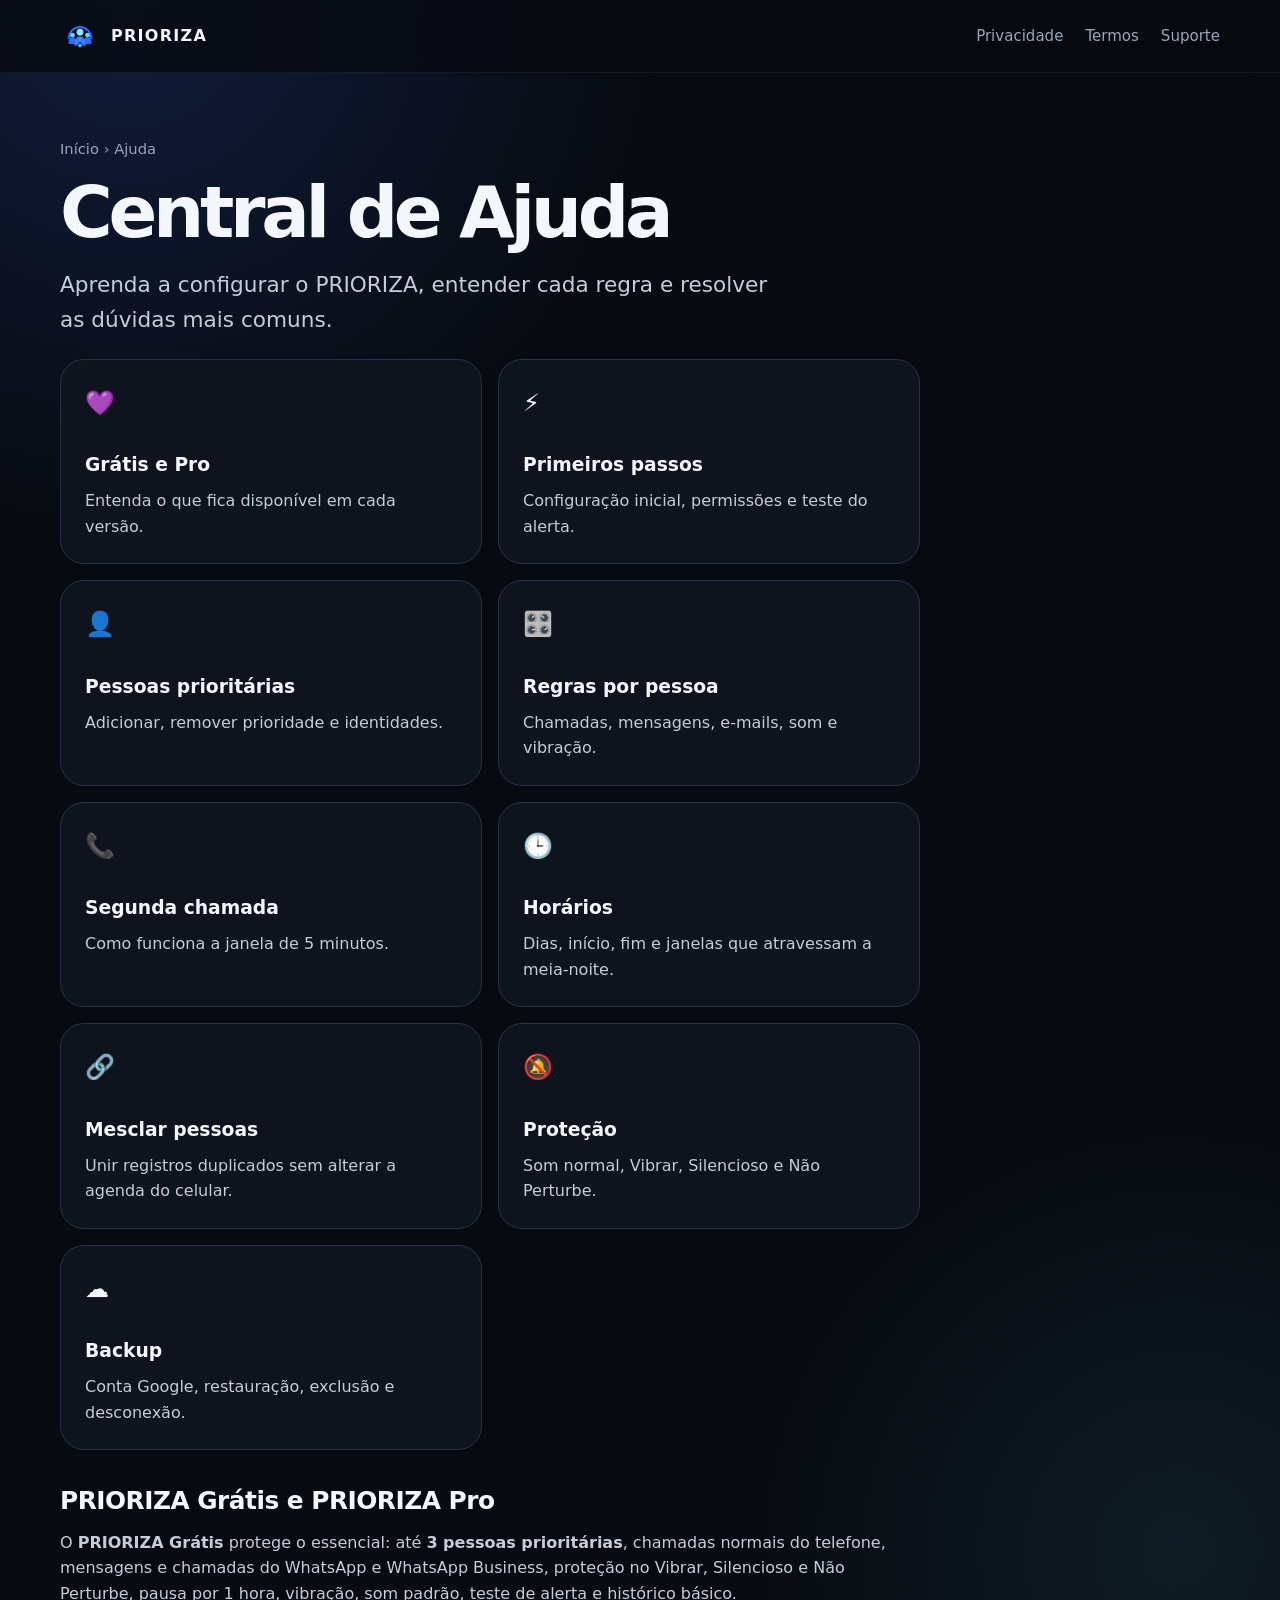
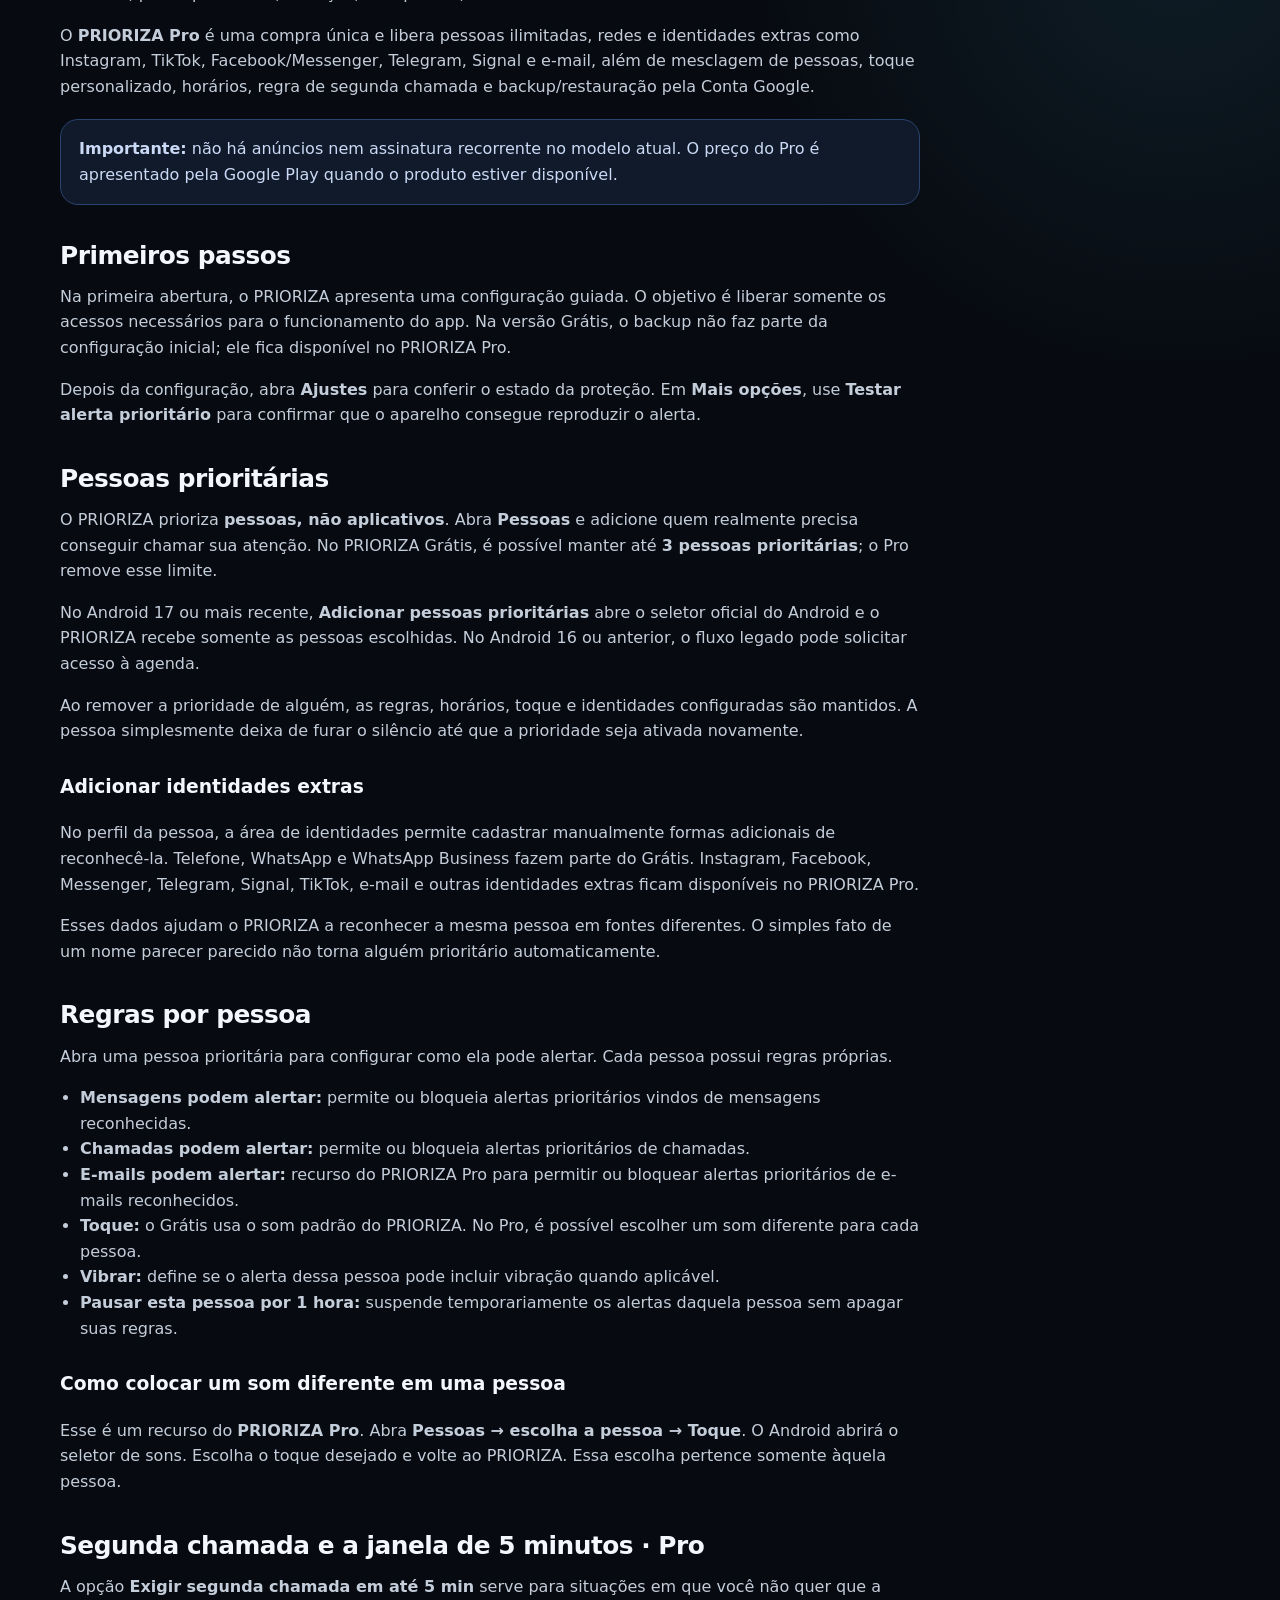
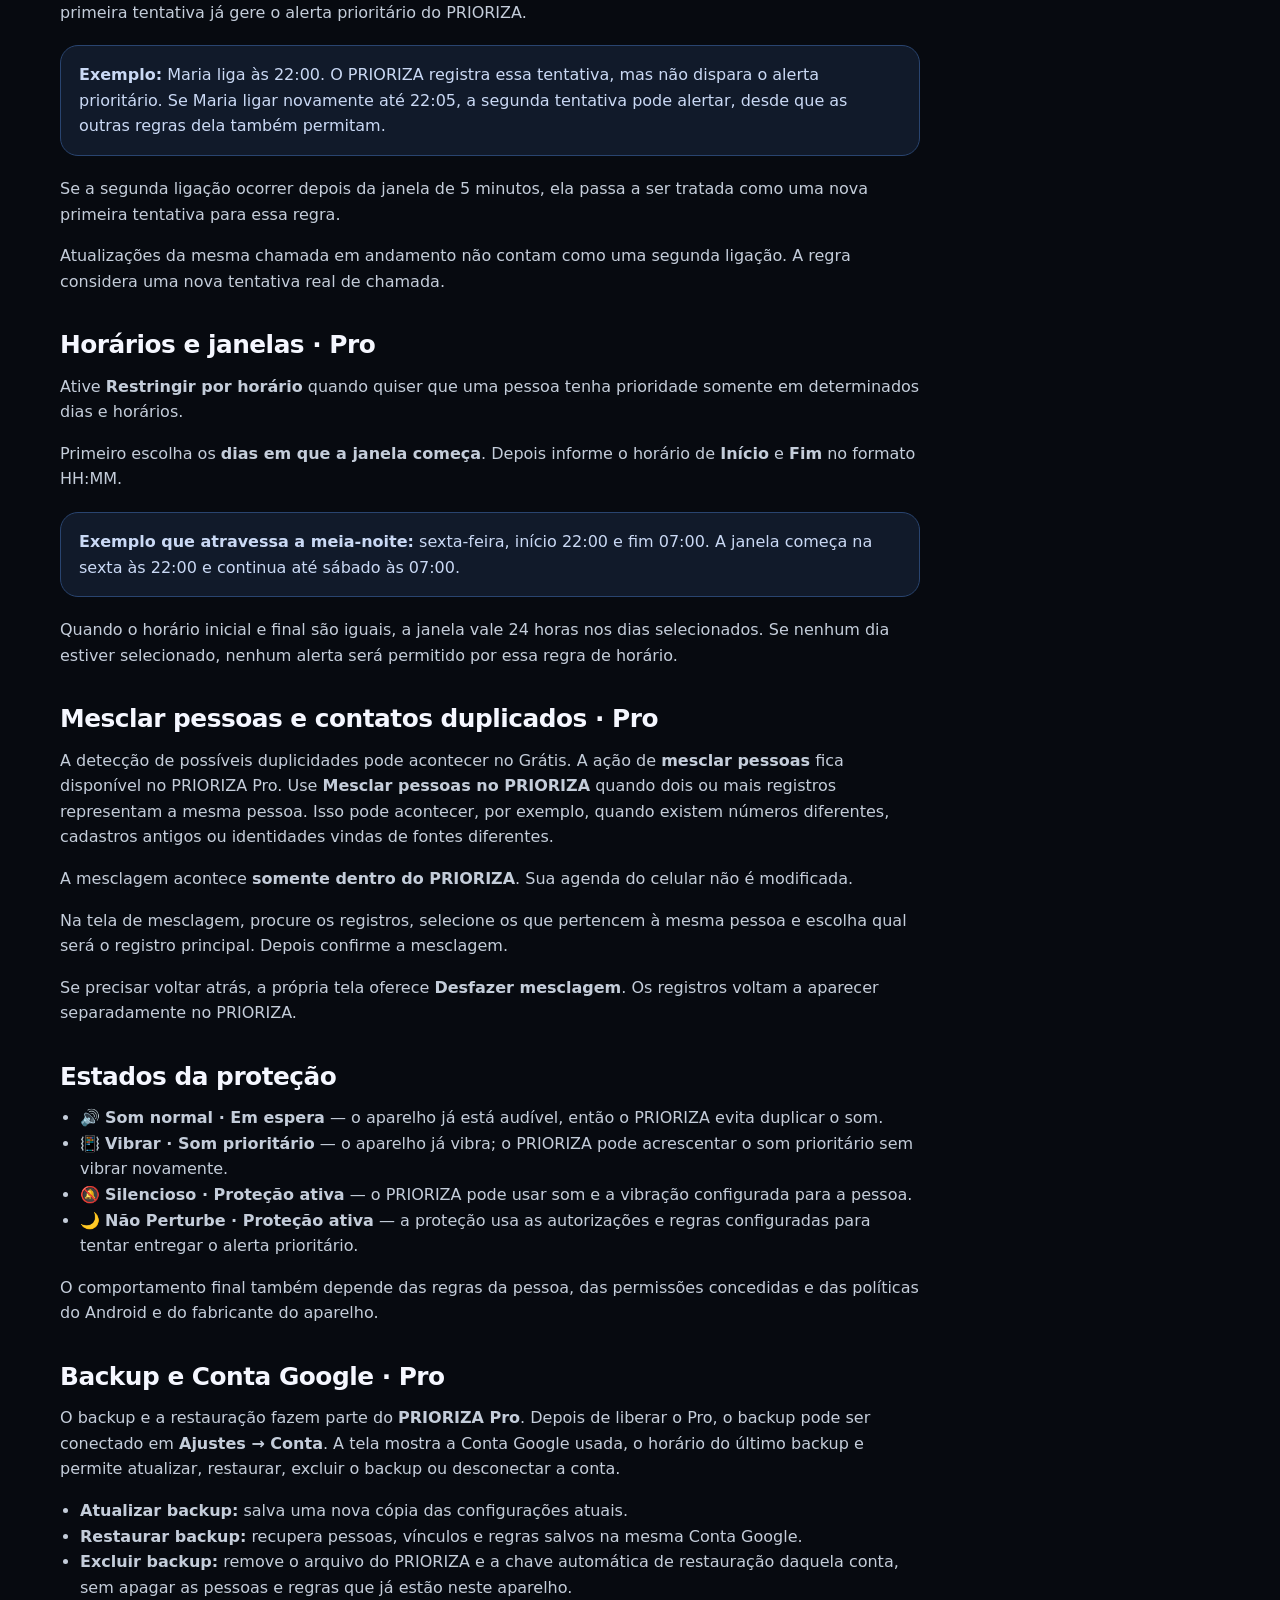
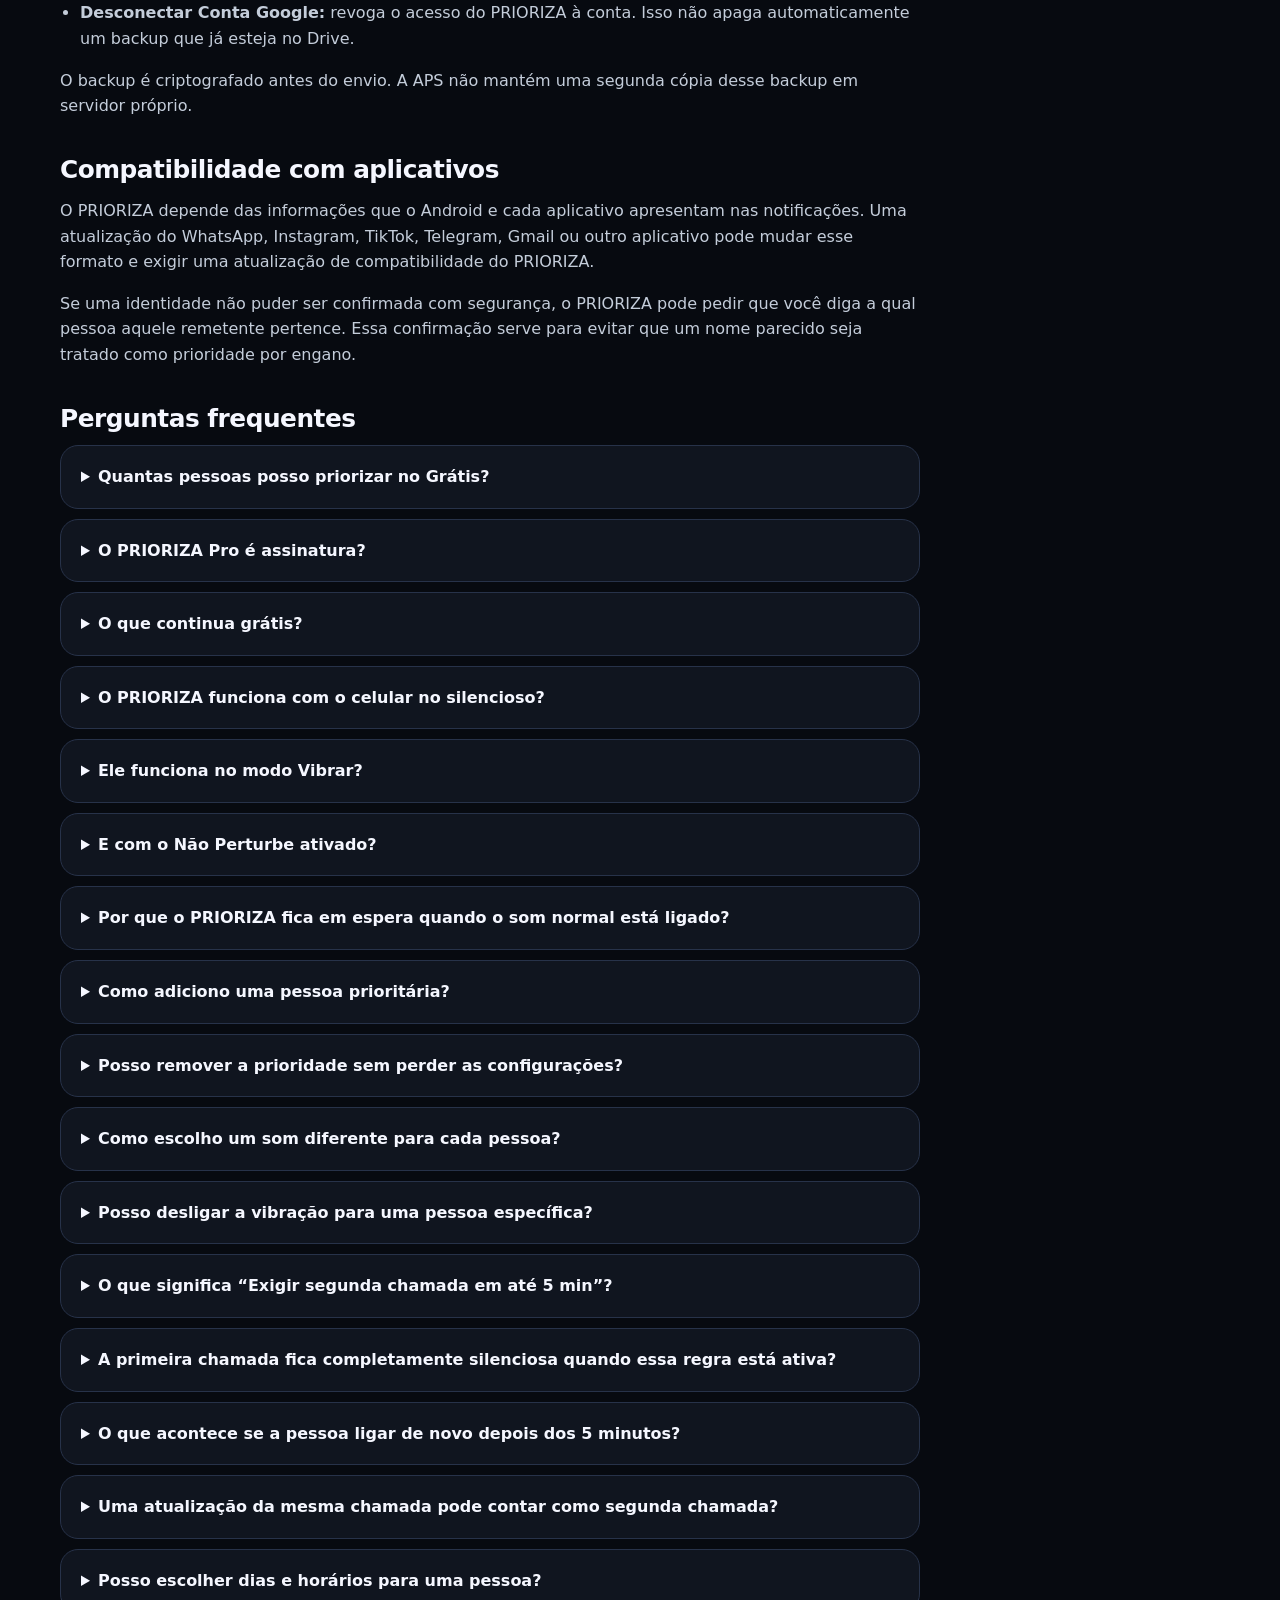
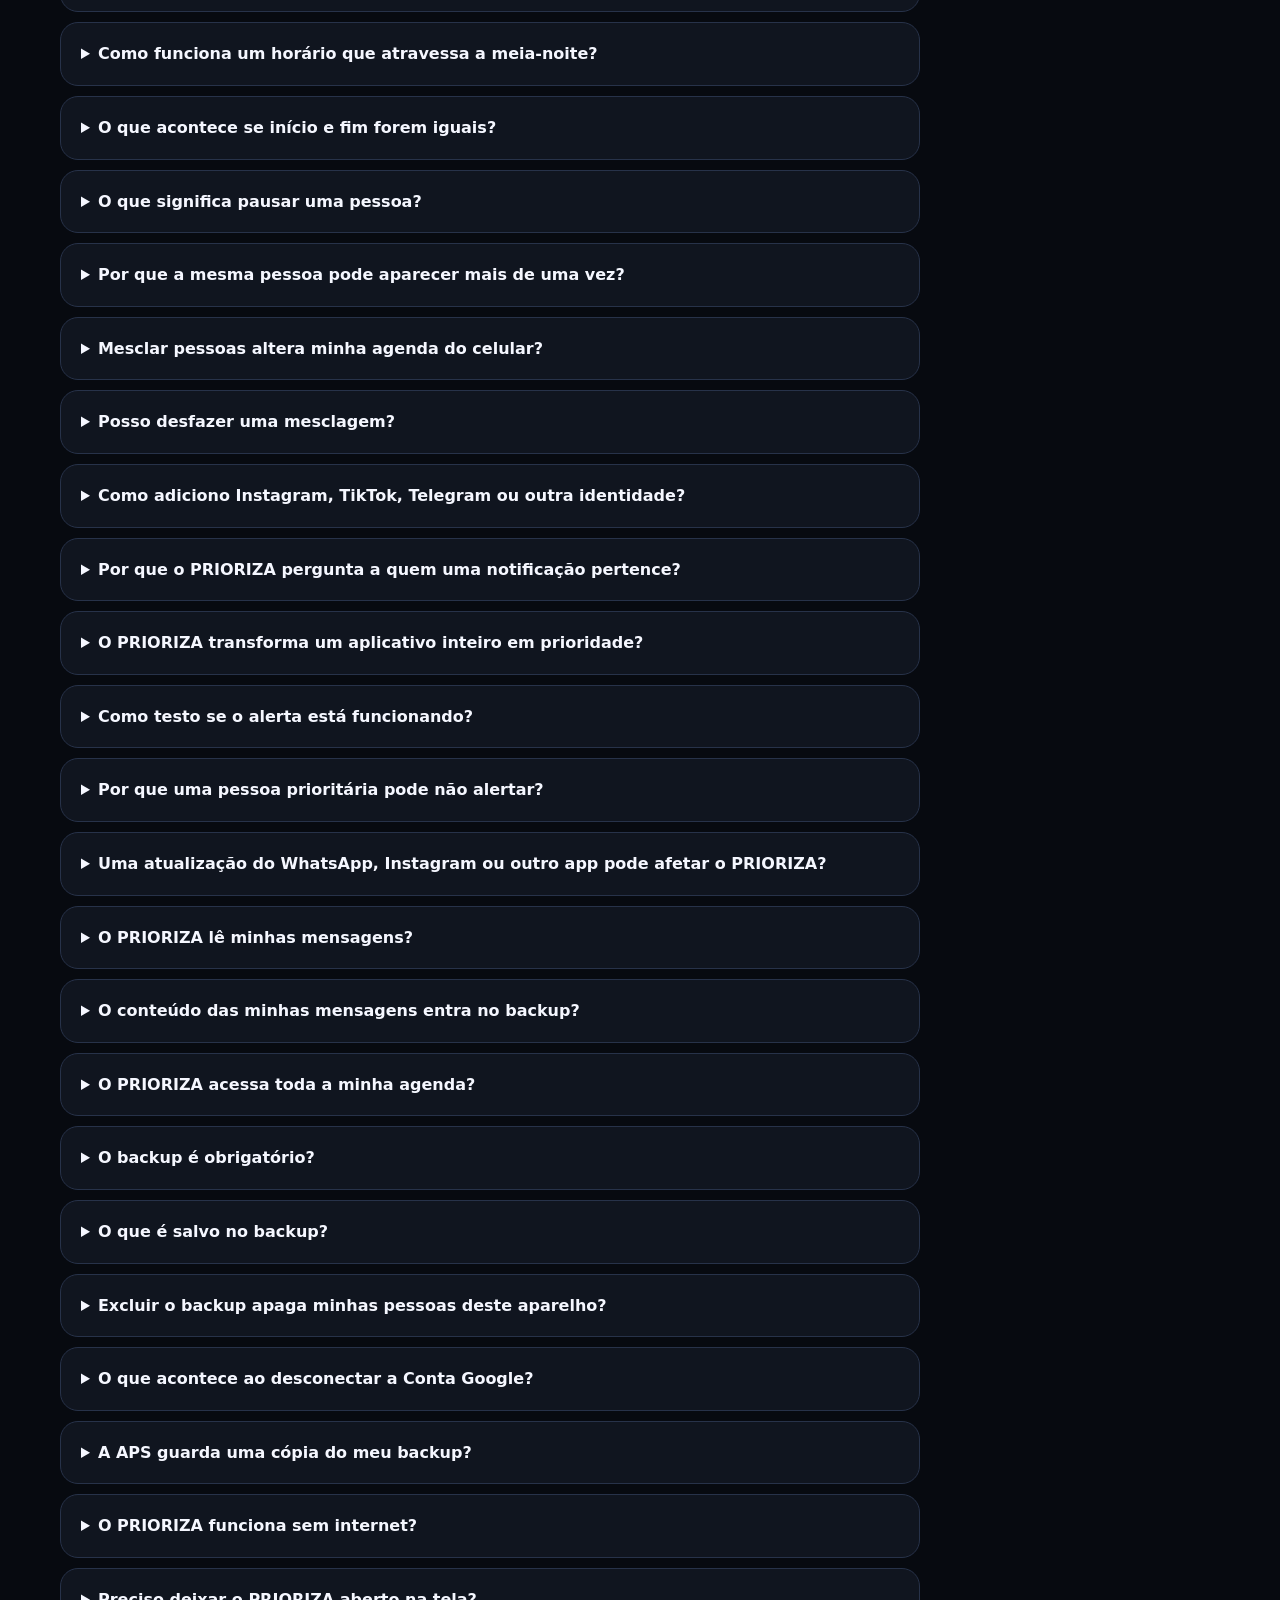
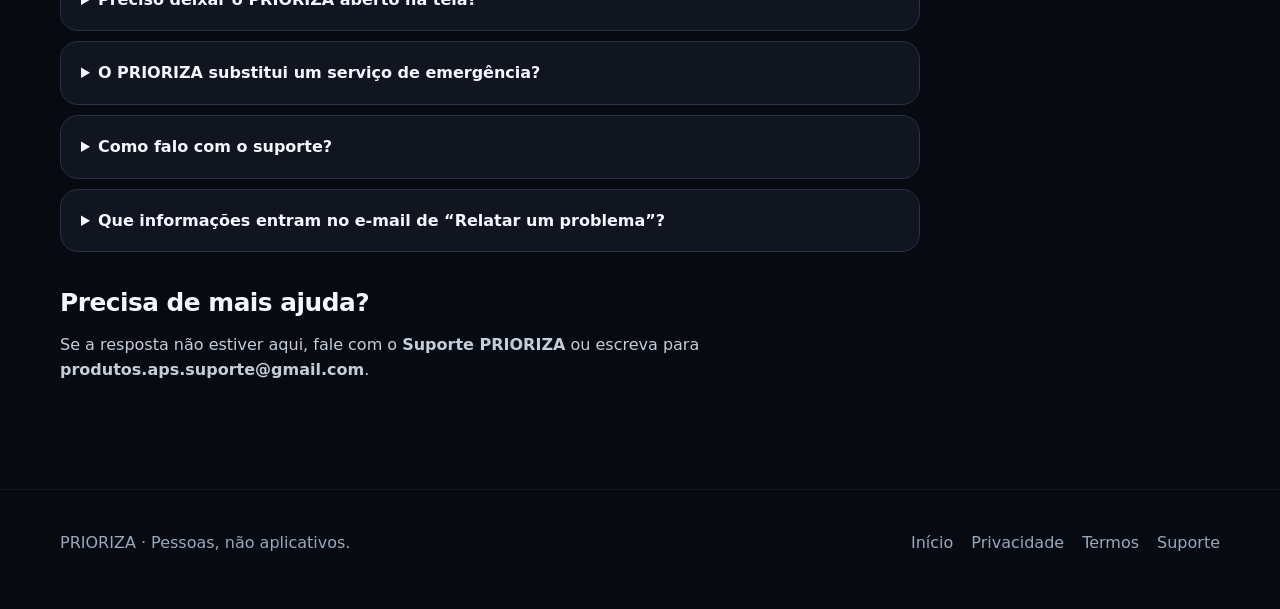
==== commit 08d36ddc: "Update help center for PRIORIZA Free and Pro" ====
--- a/ajuda/index.html
+++ b/ajuda/index.html
@@ -25,6 +25,7 @@
 <p class="lead">Aprenda a configurar o PRIORIZA, entender cada regra e resolver as dúvidas mais comuns.</p>
 
 <div class="help-grid">
+<a class="card help-link" href="#planos"><div class="icon">💜</div><h3>Grátis e Pro</h3><p>Entenda o que fica disponível em cada versão.</p></a>
 <a class="card help-link" href="#primeiros-passos"><div class="icon">⚡</div><h3>Primeiros passos</h3><p>Configuração inicial, permissões e teste do alerta.</p></a>
 <a class="card help-link" href="#pessoas"><div class="icon">👤</div><h3>Pessoas prioritárias</h3><p>Adicionar, remover prioridade e identidades.</p></a>
 <a class="card help-link" href="#regras"><div class="icon">🎛️</div><h3>Regras por pessoa</h3><p>Chamadas, mensagens, e-mails, som e vibração.</p></a>
@@ -35,17 +36,22 @@
 <a class="card help-link" href="#backup"><div class="icon">☁️</div><h3>Backup</h3><p>Conta Google, restauração, exclusão e desconexão.</p></a>
 </div>
 
+<h2 id="planos">PRIORIZA Grátis e PRIORIZA Pro</h2>
+<p>O <strong>PRIORIZA Grátis</strong> protege o essencial: até <strong>3 pessoas prioritárias</strong>, chamadas normais do telefone, mensagens e chamadas do WhatsApp e WhatsApp Business, proteção no Vibrar, Silencioso e Não Perturbe, pausa por 1 hora, vibração, som padrão, teste de alerta e histórico básico.</p>
+<p>O <strong>PRIORIZA Pro</strong> é uma compra única e libera pessoas ilimitadas, redes e identidades extras como Instagram, TikTok, Facebook/Messenger, Telegram, Signal e e-mail, além de mesclagem de pessoas, toque personalizado, horários, regra de segunda chamada e backup/restauração pela Conta Google.</p>
+<div class="notice"><strong>Importante:</strong> não há anúncios nem assinatura recorrente no modelo atual. O preço do Pro é apresentado pela Google Play quando o produto estiver disponível.</div>
+
 <h2 id="primeiros-passos">Primeiros passos</h2>
-<p>Na primeira abertura, o PRIORIZA apresenta uma configuração guiada. O objetivo é liberar somente os acessos necessários para o funcionamento do app. O backup em Conta Google é opcional e pode ser ignorado.</p>
+<p>Na primeira abertura, o PRIORIZA apresenta uma configuração guiada. O objetivo é liberar somente os acessos necessários para o funcionamento do app. Na versão Grátis, o backup não faz parte da configuração inicial; ele fica disponível no PRIORIZA Pro.</p>
 <p>Depois da configuração, abra <strong>Ajustes</strong> para conferir o estado da proteção. Em <strong>Mais opções</strong>, use <strong>Testar alerta prioritário</strong> para confirmar que o aparelho consegue reproduzir o alerta.</p>
 
 <h2 id="pessoas">Pessoas prioritárias</h2>
-<p>O PRIORIZA prioriza <strong>pessoas, não aplicativos</strong>. Abra <strong>Pessoas</strong> e adicione quem realmente precisa conseguir chamar sua atenção.</p>
+<p>O PRIORIZA prioriza <strong>pessoas, não aplicativos</strong>. Abra <strong>Pessoas</strong> e adicione quem realmente precisa conseguir chamar sua atenção. No PRIORIZA Grátis, é possível manter até <strong>3 pessoas prioritárias</strong>; o Pro remove esse limite.</p>
 <p>No Android 17 ou mais recente, <strong>Adicionar pessoas prioritárias</strong> abre o seletor oficial do Android e o PRIORIZA recebe somente as pessoas escolhidas. No Android 16 ou anterior, o fluxo legado pode solicitar acesso à agenda.</p>
 <p>Ao remover a prioridade de alguém, as regras, horários, toque e identidades configuradas são mantidos. A pessoa simplesmente deixa de furar o silêncio até que a prioridade seja ativada novamente.</p>
 
 <h3>Adicionar identidades extras</h3>
-<p>No perfil da pessoa, a área de identidades permite cadastrar manualmente formas adicionais de reconhecê-la. Entre as opções atuais estão Instagram, Facebook, WhatsApp, WhatsApp Business, Telegram, Signal, Messenger, TikTok, telefone, e-mail e outro aplicativo.</p>
+<p>No perfil da pessoa, a área de identidades permite cadastrar manualmente formas adicionais de reconhecê-la. Telefone, WhatsApp e WhatsApp Business fazem parte do Grátis. Instagram, Facebook, Messenger, Telegram, Signal, TikTok, e-mail e outras identidades extras ficam disponíveis no PRIORIZA Pro.</p>
 <p>Esses dados ajudam o PRIORIZA a reconhecer a mesma pessoa em fontes diferentes. O simples fato de um nome parecer parecido não torna alguém prioritário automaticamente.</p>
 
 <h2 id="regras">Regras por pessoa</h2>
@@ -53,29 +59,29 @@
 <ul class="list">
 <li><strong>Mensagens podem alertar:</strong> permite ou bloqueia alertas prioritários vindos de mensagens reconhecidas.</li>
 <li><strong>Chamadas podem alertar:</strong> permite ou bloqueia alertas prioritários de chamadas.</li>
-<li><strong>E-mails podem alertar:</strong> permite ou bloqueia alertas prioritários de e-mails reconhecidos.</li>
-<li><strong>Toque:</strong> permite escolher um som do aparelho para aquela pessoa. Sem escolha personalizada, o PRIORIZA usa o toque padrão de alarme.</li>
+<li><strong>E-mails podem alertar:</strong> recurso do PRIORIZA Pro para permitir ou bloquear alertas prioritários de e-mails reconhecidos.</li>
+<li><strong>Toque:</strong> o Grátis usa o som padrão do PRIORIZA. No Pro, é possível escolher um som diferente para cada pessoa.</li>
 <li><strong>Vibrar:</strong> define se o alerta dessa pessoa pode incluir vibração quando aplicável.</li>
 <li><strong>Pausar esta pessoa por 1 hora:</strong> suspende temporariamente os alertas daquela pessoa sem apagar suas regras.</li>
 </ul>
 
 <h3>Como colocar um som diferente em uma pessoa</h3>
-<p>Abra <strong>Pessoas → escolha a pessoa → Toque</strong>. O Android abrirá o seletor de sons. Escolha o toque desejado e volte ao PRIORIZA. Essa escolha pertence somente àquela pessoa.</p>
-
-<h2 id="segunda-chamada">Segunda chamada e a janela de 5 minutos</h2>
+<p>Esse é um recurso do <strong>PRIORIZA Pro</strong>. Abra <strong>Pessoas → escolha a pessoa → Toque</strong>. O Android abrirá o seletor de sons. Escolha o toque desejado e volte ao PRIORIZA. Essa escolha pertence somente àquela pessoa.</p>
+
+<h2 id="segunda-chamada">Segunda chamada e a janela de 5 minutos · Pro</h2>
 <p>A opção <strong>Exigir segunda chamada em até 5 min</strong> serve para situações em que você não quer que a primeira tentativa já gere o alerta prioritário do PRIORIZA.</p>
 <div class="notice"><strong>Exemplo:</strong> Maria liga às 22:00. O PRIORIZA registra essa tentativa, mas não dispara o alerta prioritário. Se Maria ligar novamente até 22:05, a segunda tentativa pode alertar, desde que as outras regras dela também permitam.</div>
 <p>Se a segunda ligação ocorrer depois da janela de 5 minutos, ela passa a ser tratada como uma nova primeira tentativa para essa regra.</p>
 <p>Atualizações da mesma chamada em andamento não contam como uma segunda ligação. A regra considera uma nova tentativa real de chamada.</p>
 
-<h2 id="horarios">Horários e janelas</h2>
+<h2 id="horarios">Horários e janelas · Pro</h2>
 <p>Ative <strong>Restringir por horário</strong> quando quiser que uma pessoa tenha prioridade somente em determinados dias e horários.</p>
 <p>Primeiro escolha os <strong>dias em que a janela começa</strong>. Depois informe o horário de <strong>Início</strong> e <strong>Fim</strong> no formato HH:MM.</p>
 <div class="notice"><strong>Exemplo que atravessa a meia-noite:</strong> sexta-feira, início 22:00 e fim 07:00. A janela começa na sexta às 22:00 e continua até sábado às 07:00.</div>
 <p>Quando o horário inicial e final são iguais, a janela vale 24 horas nos dias selecionados. Se nenhum dia estiver selecionado, nenhum alerta será permitido por essa regra de horário.</p>
 
-<h2 id="mesclar">Mesclar pessoas e contatos duplicados</h2>
-<p>Use <strong>Mesclar pessoas no PRIORIZA</strong> quando dois ou mais registros representam a mesma pessoa. Isso pode acontecer, por exemplo, quando existem números diferentes, cadastros antigos ou identidades vindas de fontes diferentes.</p>
+<h2 id="mesclar">Mesclar pessoas e contatos duplicados · Pro</h2>
+<p>A detecção de possíveis duplicidades pode acontecer no Grátis. A ação de <strong>mesclar pessoas</strong> fica disponível no PRIORIZA Pro. Use <strong>Mesclar pessoas no PRIORIZA</strong> quando dois ou mais registros representam a mesma pessoa. Isso pode acontecer, por exemplo, quando existem números diferentes, cadastros antigos ou identidades vindas de fontes diferentes.</p>
 <p>A mesclagem acontece <strong>somente dentro do PRIORIZA</strong>. Sua agenda do celular não é modificada.</p>
 <p>Na tela de mesclagem, procure os registros, selecione os que pertencem à mesma pessoa e escolha qual será o registro principal. Depois confirme a mesclagem.</p>
 <p>Se precisar voltar atrás, a própria tela oferece <strong>Desfazer mesclagem</strong>. Os registros voltam a aparecer separadamente no PRIORIZA.</p>
@@ -89,8 +95,8 @@
 </ul>
 <p>O comportamento final também depende das regras da pessoa, das permissões concedidas e das políticas do Android e do fabricante do aparelho.</p>
 
-<h2 id="backup">Backup e Conta Google</h2>
-<p>O backup pode ser conectado durante a configuração inicial ou depois em <strong>Ajustes → Conta</strong>. A tela mostra a Conta Google usada, o horário do último backup e permite atualizar, restaurar, excluir o backup ou desconectar a conta.</p>
+<h2 id="backup">Backup e Conta Google · Pro</h2>
+<p>O backup e a restauração fazem parte do <strong>PRIORIZA Pro</strong>. Depois de liberar o Pro, o backup pode ser conectado em <strong>Ajustes → Conta</strong>. A tela mostra a Conta Google usada, o horário do último backup e permite atualizar, restaurar, excluir o backup ou desconectar a conta.</p>
 <ul class="list">
 <li><strong>Atualizar backup:</strong> salva uma nova cópia das configurações atuais.</li>
 <li><strong>Restaurar backup:</strong> recupera pessoas, vínculos e regras salvos na mesma Conta Google.</li>
@@ -106,6 +112,12 @@
 <h2 id="faq">Perguntas frequentes</h2>
 <div class="faq">
 
+<details><summary>Quantas pessoas posso priorizar no Grátis?</summary><p>Até 3 pessoas prioritárias. O PRIORIZA Pro remove esse limite.</p></details>
+
+<details><summary>O PRIORIZA Pro é assinatura?</summary><p>Não. O modelo atual é de compra única pela Google Play, sem cobrança recorrente.</p></details>
+
+<details><summary>O que continua grátis?</summary><p>Até 3 pessoas prioritárias, chamadas normais do telefone, mensagens e chamadas do WhatsApp e WhatsApp Business, proteção no Vibrar/Silencioso/Não Perturbe, pausa por 1 hora, vibração, som padrão, teste de alerta e histórico básico.</p></details>
+
 <details><summary>O PRIORIZA funciona com o celular no silencioso?</summary><p>Sim. O modo Silencioso é um dos estados em que a proteção prioritária foi criada para agir, desde que as permissões e regras da pessoa estejam configuradas.</p></details>
 
 <details><summary>Ele funciona no modo Vibrar?</summary><p>Sim. Como o próprio aparelho já vibra, o PRIORIZA evita uma segunda vibração e pode acrescentar o som prioritário.</p></details>
@@ -118,7 +130,7 @@
 
 <details><summary>Posso remover a prioridade sem perder as configurações?</summary><p>Sim. Ao remover a prioridade, as regras, horários, toque e identidades daquela pessoa são preservados.</p></details>
 
-<details><summary>Como escolho um som diferente para cada pessoa?</summary><p>Abra o perfil da pessoa e toque em Toque. O seletor de sons do Android será aberto e a escolha ficará associada àquela pessoa.</p></details>
+<details><summary>Como escolho um som diferente para cada pessoa?</summary><p>Esse recurso faz parte do PRIORIZA Pro. Abra o perfil da pessoa e toque em Toque. O seletor de sons do Android será aberto e a escolha ficará associada àquela pessoa.</p></details>
 
 <details><summary>Posso desligar a vibração para uma pessoa específica?</summary><p>Sim. No perfil da pessoa, desligue a opção Vibrar.</p></details>
 
@@ -130,7 +142,7 @@
 
 <details><summary>Uma atualização da mesma chamada pode contar como segunda chamada?</summary><p>Não. O PRIORIZA diferencia atualizações da mesma chamada de uma nova tentativa real.</p></details>
 
-<details><summary>Posso escolher dias e horários para uma pessoa?</summary><p>Sim. Ative Restringir por horário, marque os dias em que a janela começa e defina os horários de início e fim.</p></details>
+<details><summary>Posso escolher dias e horários para uma pessoa?</summary><p>Sim, no PRIORIZA Pro. Ative Restringir por horário, marque os dias em que a janela começa e defina os horários de início e fim.</p></details>
 
 <details><summary>Como funciona um horário que atravessa a meia-noite?</summary><p>Se o início for maior que o fim, por exemplo 22:00 até 07:00, o PRIORIZA entende que a janela continua no dia seguinte.</p></details>
 
@@ -140,11 +152,11 @@
 
 <details><summary>Por que a mesma pessoa pode aparecer mais de uma vez?</summary><p>Ela pode ter registros diferentes na agenda, números distintos ou identidades vindas de fontes diferentes. Nesses casos, a mesclagem ajuda a tratá-los como uma única pessoa dentro do PRIORIZA.</p></details>
 
-<details><summary>Mesclar pessoas altera minha agenda do celular?</summary><p>Não. A mesclagem existe somente dentro do PRIORIZA.</p></details>
+<details><summary>Mesclar pessoas altera minha agenda do celular?</summary><p>Não. A mesclagem, disponível no PRIORIZA Pro, existe somente dentro do PRIORIZA.</p></details>
 
 <details><summary>Posso desfazer uma mesclagem?</summary><p>Sim. Abra Mesclar pessoas e use Desfazer mesclagem no registro já unido.</p></details>
 
-<details><summary>Como adiciono Instagram, TikTok, Telegram ou outra identidade?</summary><p>Abra o perfil da pessoa, vá até Identidades extras, toque em Adicionar identidade, escolha a origem e informe o usuário, telefone, nome exibido ou identificador solicitado.</p></details>
+<details><summary>Como adiciono Instagram, TikTok, Telegram ou outra identidade?</summary><p>Essas redes extras fazem parte do PRIORIZA Pro. Abra o perfil da pessoa, vá até Identidades extras, toque em Adicionar identidade, escolha a origem e informe o dado solicitado.</p></details>
 
 <details><summary>Por que o PRIORIZA pergunta a quem uma notificação pertence?</summary><p>Isso acontece quando há indícios de correspondência, mas não existe uma identificação segura. Você confirma a pessoa para evitar que o app adivinhe apenas pelo nome.</p></details>
 
@@ -162,7 +174,7 @@
 
 <details><summary>O PRIORIZA acessa toda a minha agenda?</summary><p>No Android 17 ou mais recente, não: o seletor oficial fornece somente as pessoas escolhidas. No Android 16 ou anterior, o fluxo legado pode solicitar a permissão de leitura da agenda.</p></details>
 
-<details><summary>O backup é obrigatório?</summary><p>Não. O PRIORIZA funciona sem Conta Google. O backup serve apenas para facilitar a restauração das suas configurações.</p></details>
+<details><summary>O backup é obrigatório?</summary><p>Não. O PRIORIZA funciona sem Conta Google. Backup e restauração são recursos opcionais do PRIORIZA Pro.</p></details>
 
 <details><summary>O que é salvo no backup?</summary><p>Entre outros dados necessários à restauração, podem ser salvos pessoas internas, prioridade, telefones e e-mails preservados, regras, horários, identidades, vínculos e mesclagens. Conteúdo de mensagens e diagnósticos temporários não entram.</p></details>
 
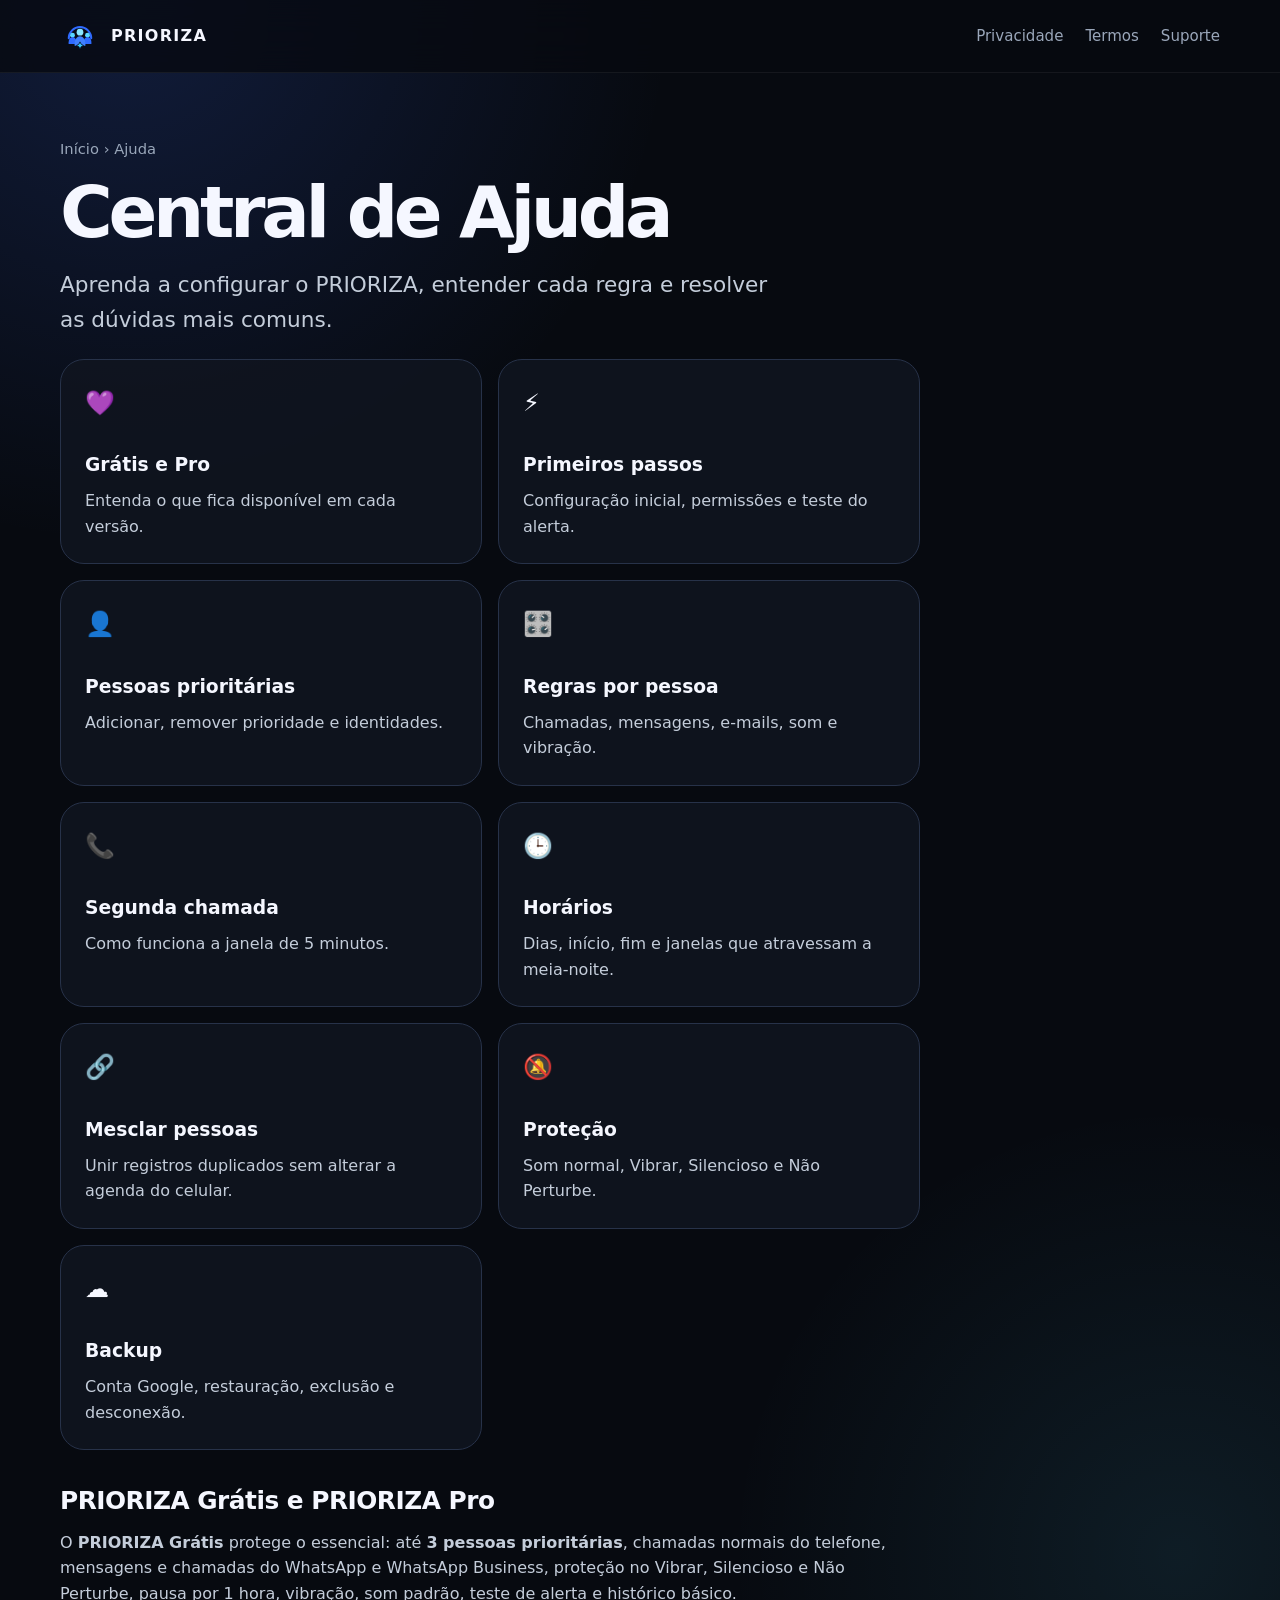
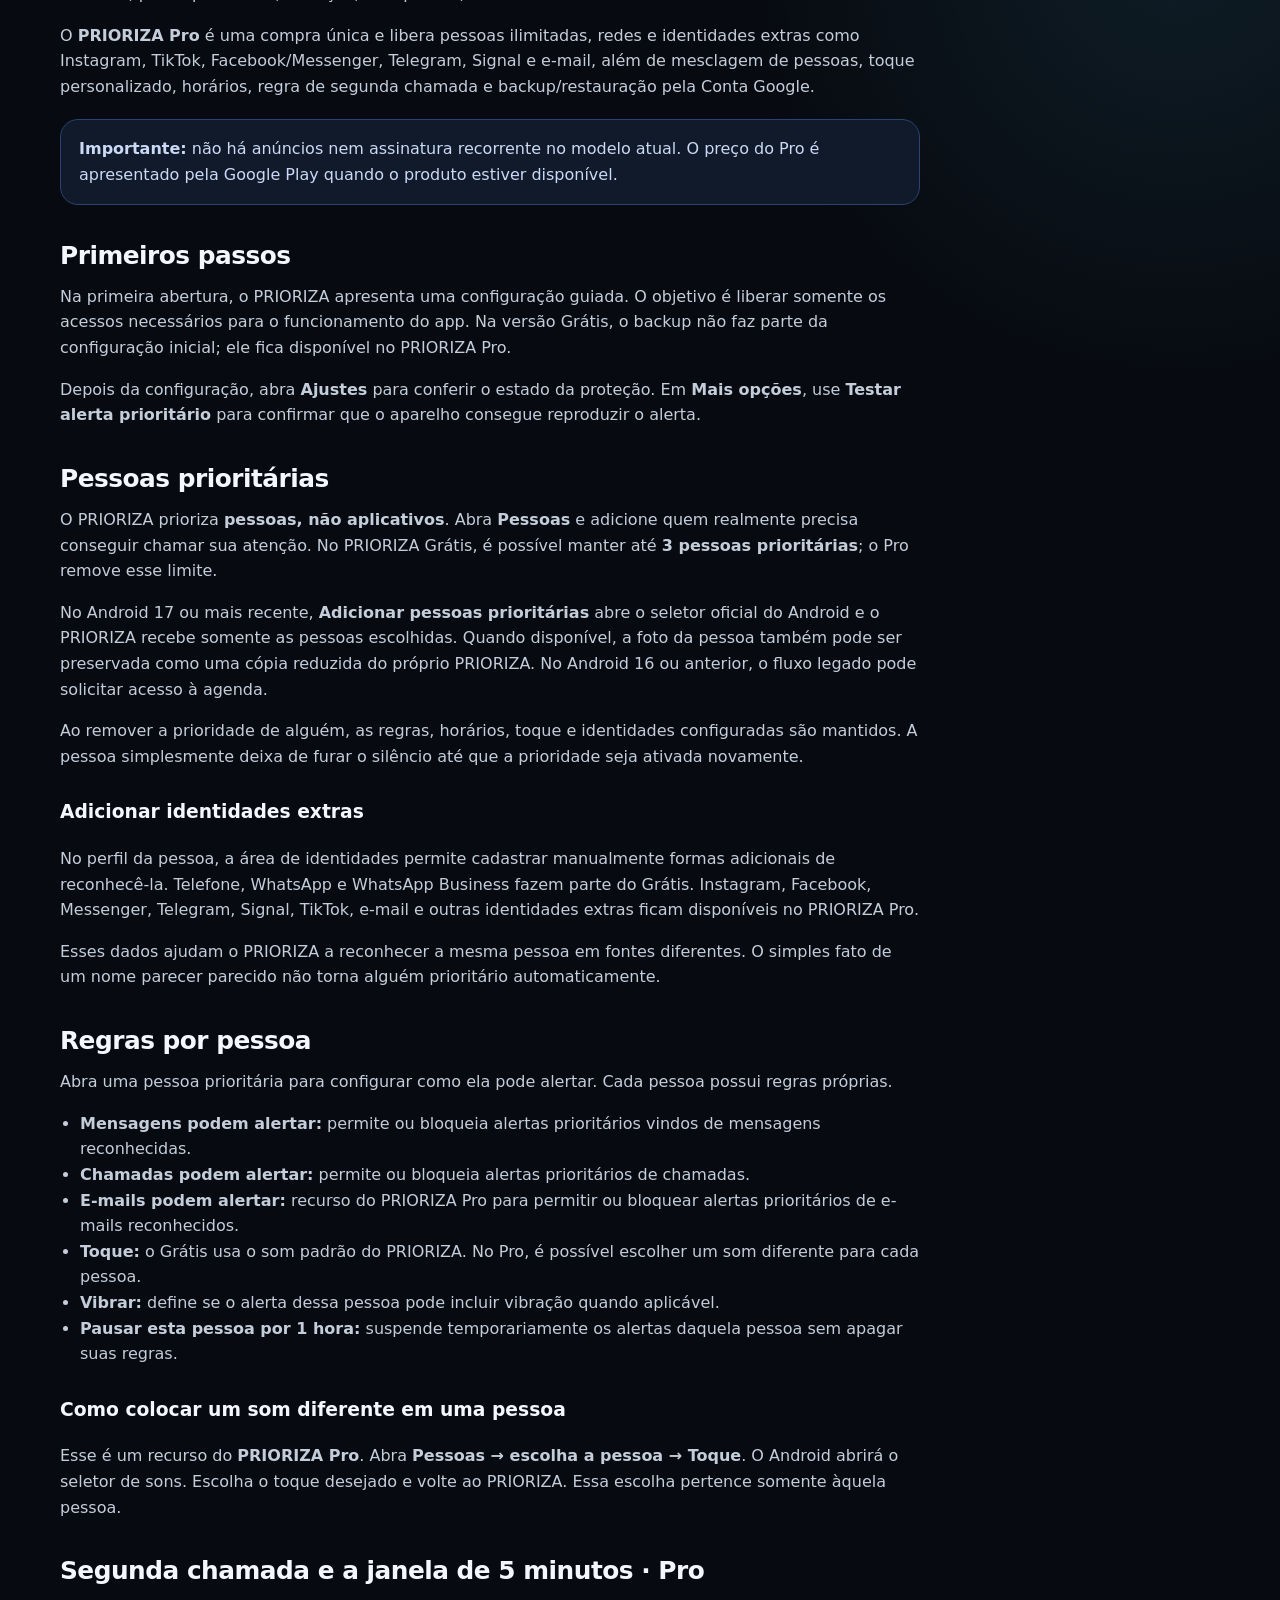
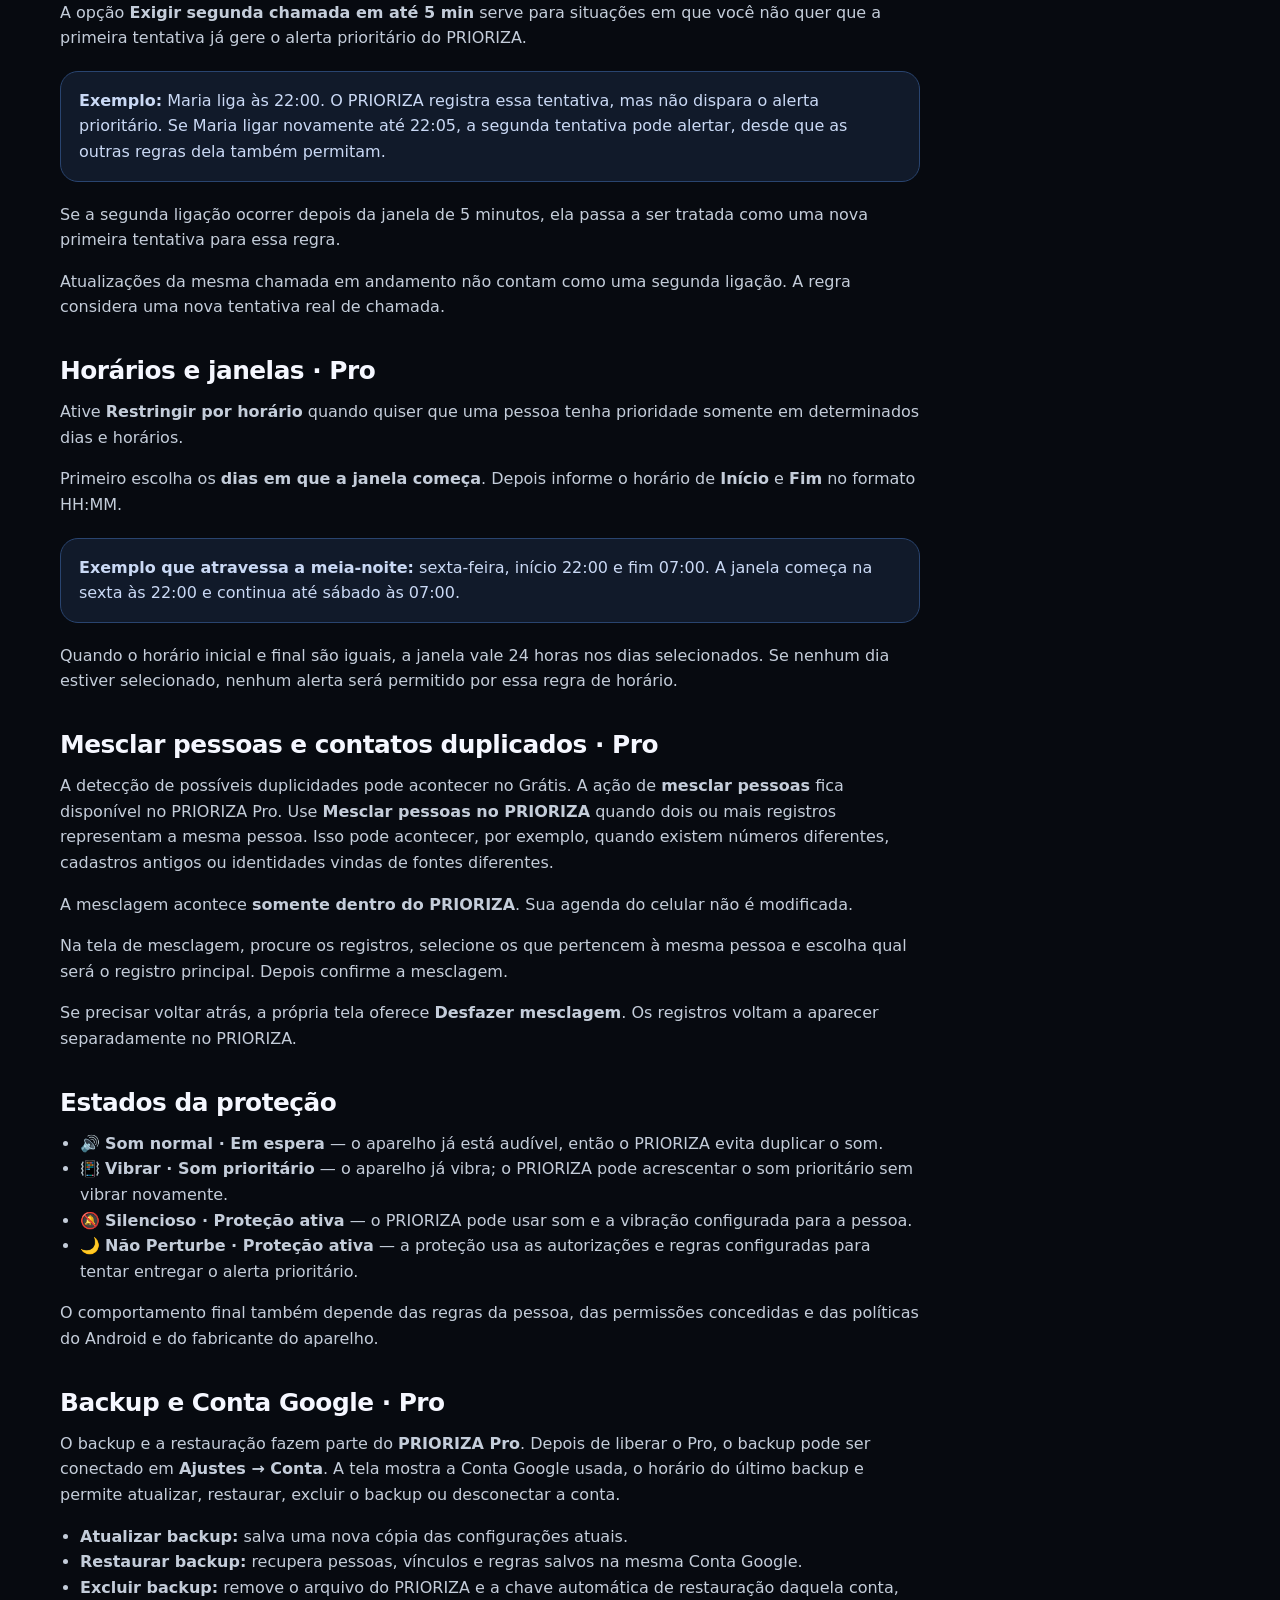
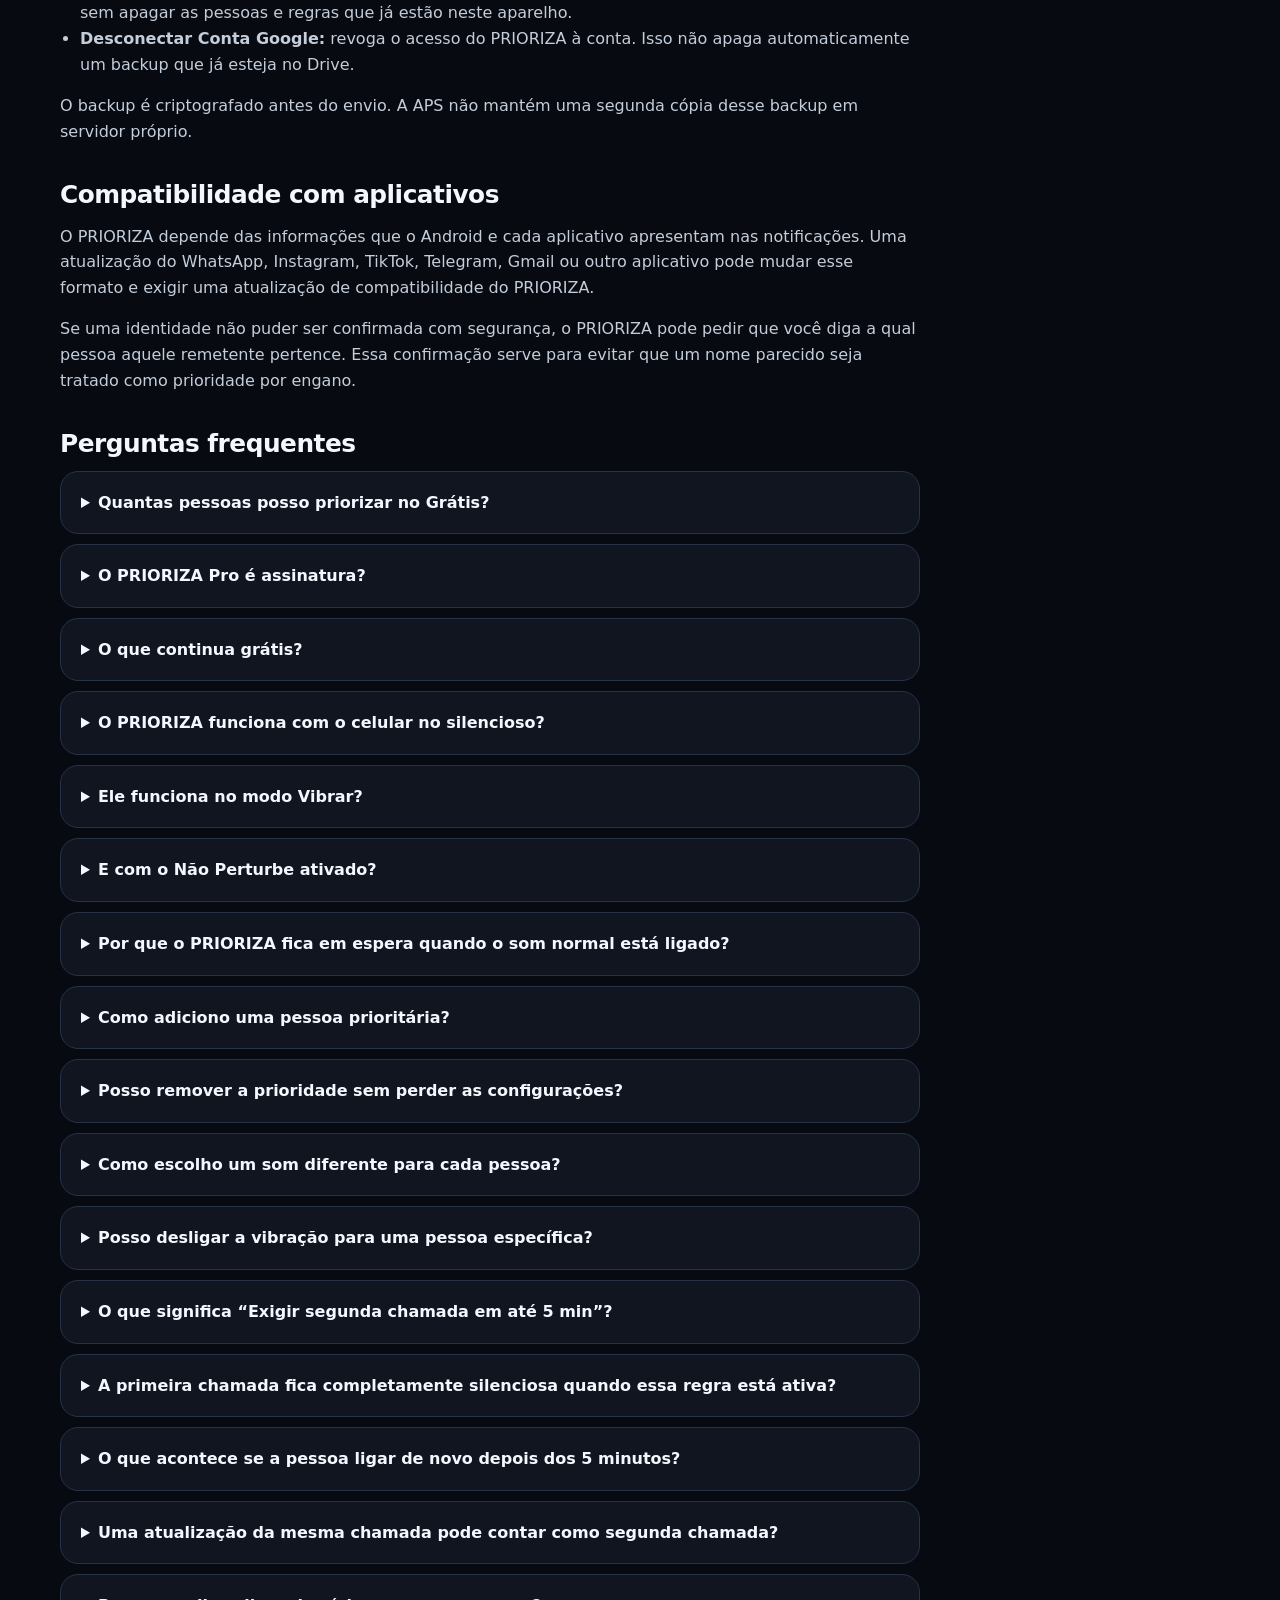
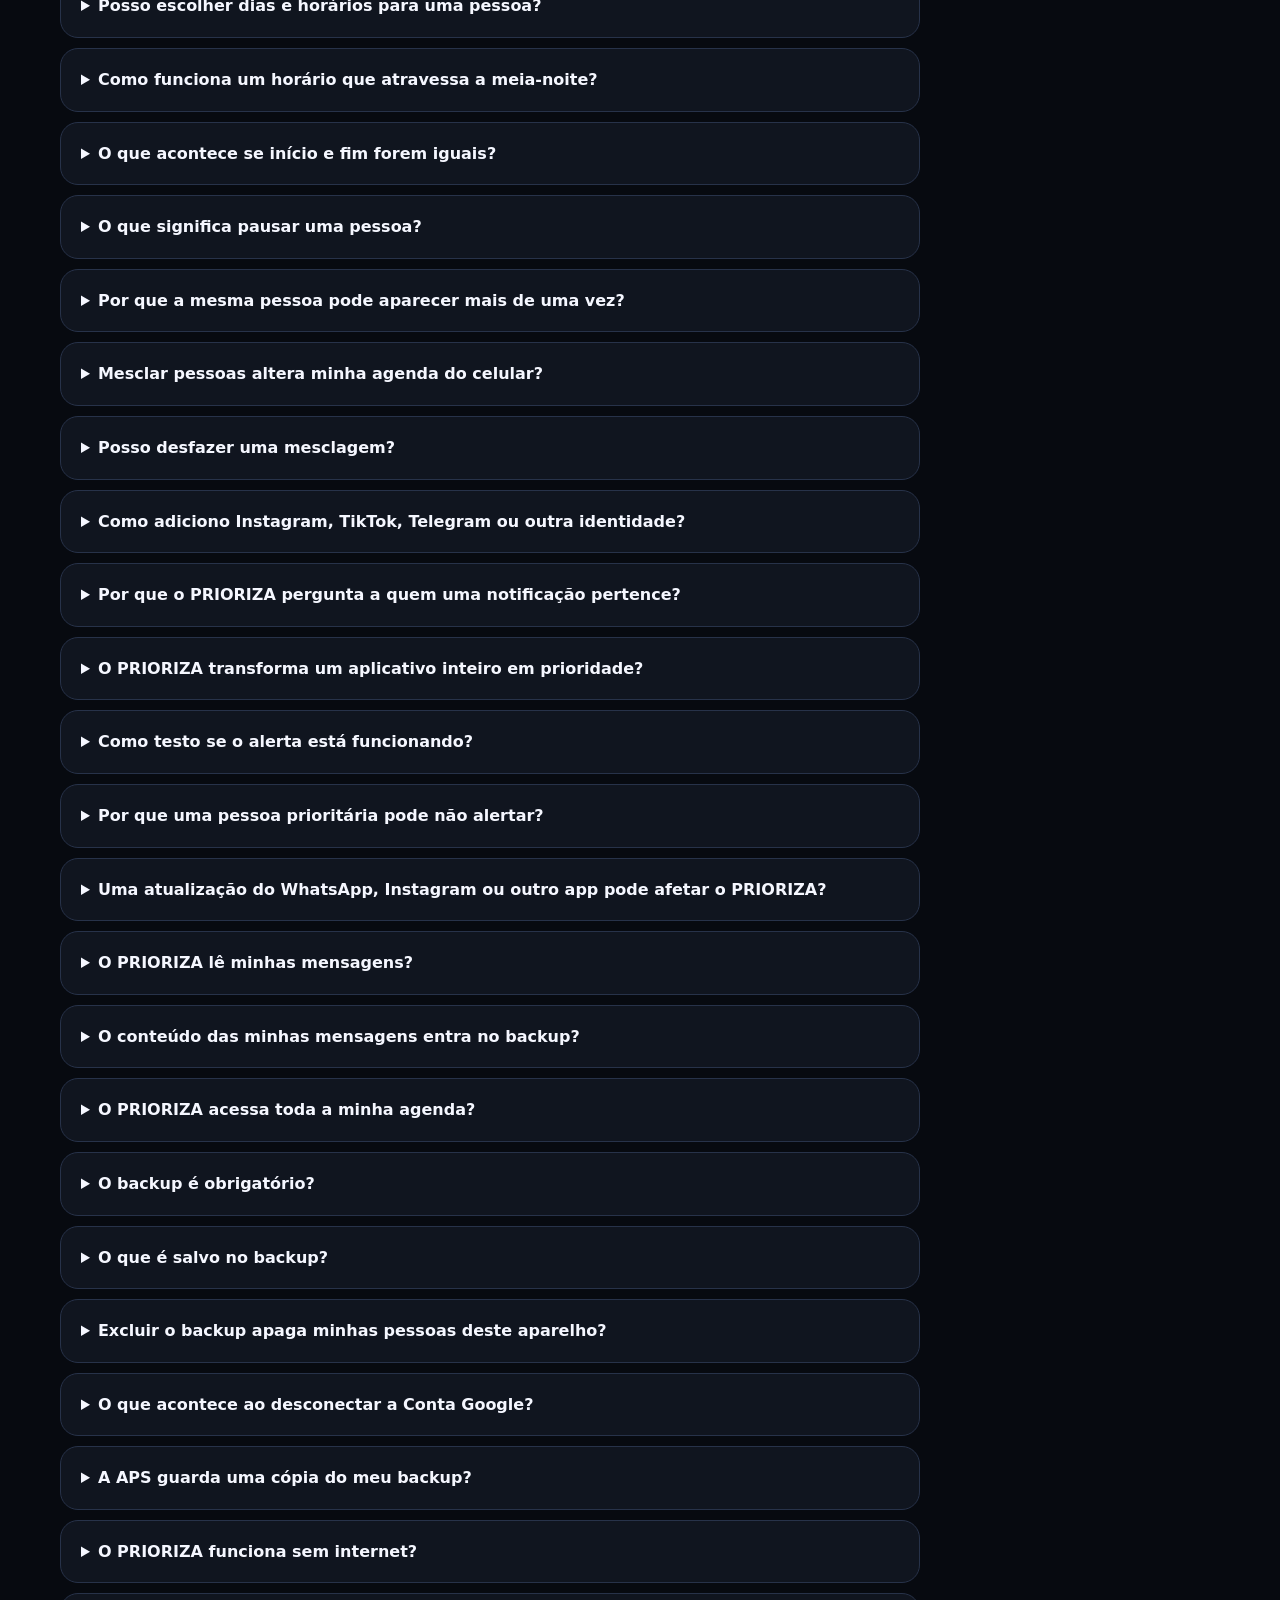
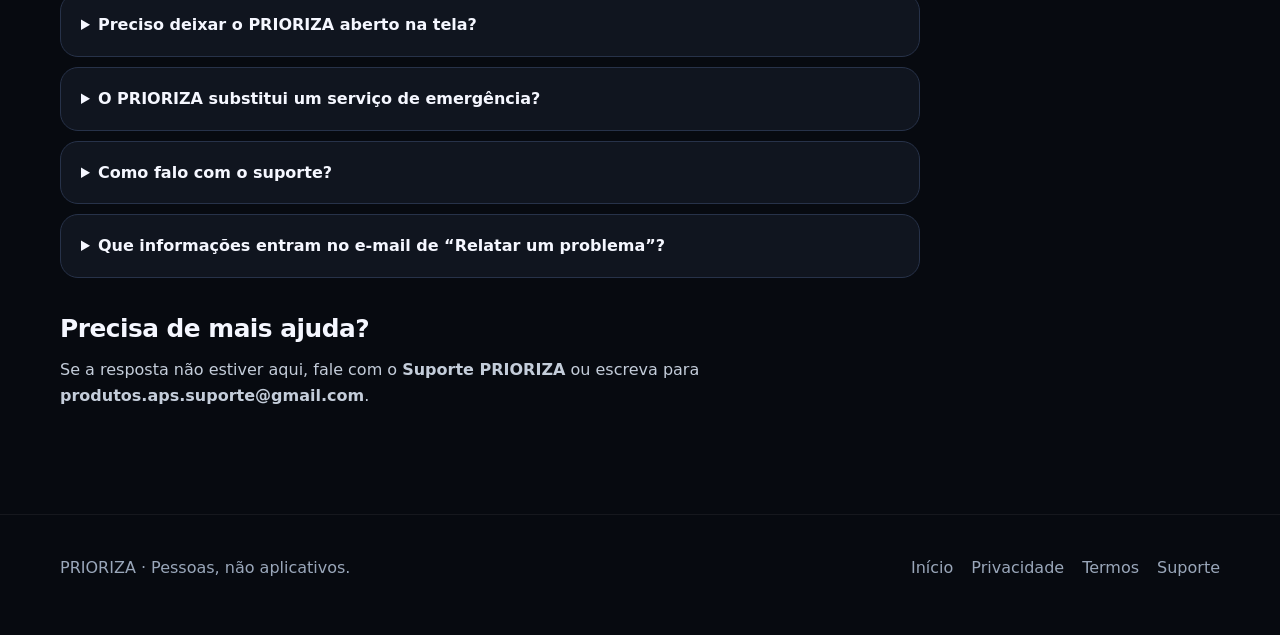
==== commit f628f043: "Explain portable person photos in help center" ====
--- a/ajuda/index.html
+++ b/ajuda/index.html
@@ -47,7 +47,7 @@
 
 <h2 id="pessoas">Pessoas prioritárias</h2>
 <p>O PRIORIZA prioriza <strong>pessoas, não aplicativos</strong>. Abra <strong>Pessoas</strong> e adicione quem realmente precisa conseguir chamar sua atenção. No PRIORIZA Grátis, é possível manter até <strong>3 pessoas prioritárias</strong>; o Pro remove esse limite.</p>
-<p>No Android 17 ou mais recente, <strong>Adicionar pessoas prioritárias</strong> abre o seletor oficial do Android e o PRIORIZA recebe somente as pessoas escolhidas. No Android 16 ou anterior, o fluxo legado pode solicitar acesso à agenda.</p>
+<p>No Android 17 ou mais recente, <strong>Adicionar pessoas prioritárias</strong> abre o seletor oficial do Android e o PRIORIZA recebe somente as pessoas escolhidas. Quando disponível, a foto da pessoa também pode ser preservada como uma cópia reduzida do próprio PRIORIZA. No Android 16 ou anterior, o fluxo legado pode solicitar acesso à agenda.</p>
 <p>Ao remover a prioridade de alguém, as regras, horários, toque e identidades configuradas são mantidos. A pessoa simplesmente deixa de furar o silêncio até que a prioridade seja ativada novamente.</p>
 
 <h3>Adicionar identidades extras</h3>
@@ -176,7 +176,7 @@
 
 <details><summary>O backup é obrigatório?</summary><p>Não. O PRIORIZA funciona sem Conta Google. Backup e restauração são recursos opcionais do PRIORIZA Pro.</p></details>
 
-<details><summary>O que é salvo no backup?</summary><p>Entre outros dados necessários à restauração, podem ser salvos pessoas internas, prioridade, telefones e e-mails preservados, regras, horários, identidades, vínculos e mesclagens. Conteúdo de mensagens e diagnósticos temporários não entram.</p></details>
+<details><summary>O que é salvo no backup?</summary><p>Entre outros dados necessários à restauração, podem ser salvos pessoas internas, prioridade, telefones e e-mails preservados, uma cópia reduzida da foto da pessoa quando disponível, regras, horários, identidades, vínculos e mesclagens. Conteúdo de mensagens e diagnósticos temporários não entram.</p></details>
 
 <details><summary>Excluir o backup apaga minhas pessoas deste aparelho?</summary><p>Não. A exclusão remove a cópia do Drive e a chave de restauração daquela conta, mas preserva os dados locais do aparelho atual.</p></details>
 
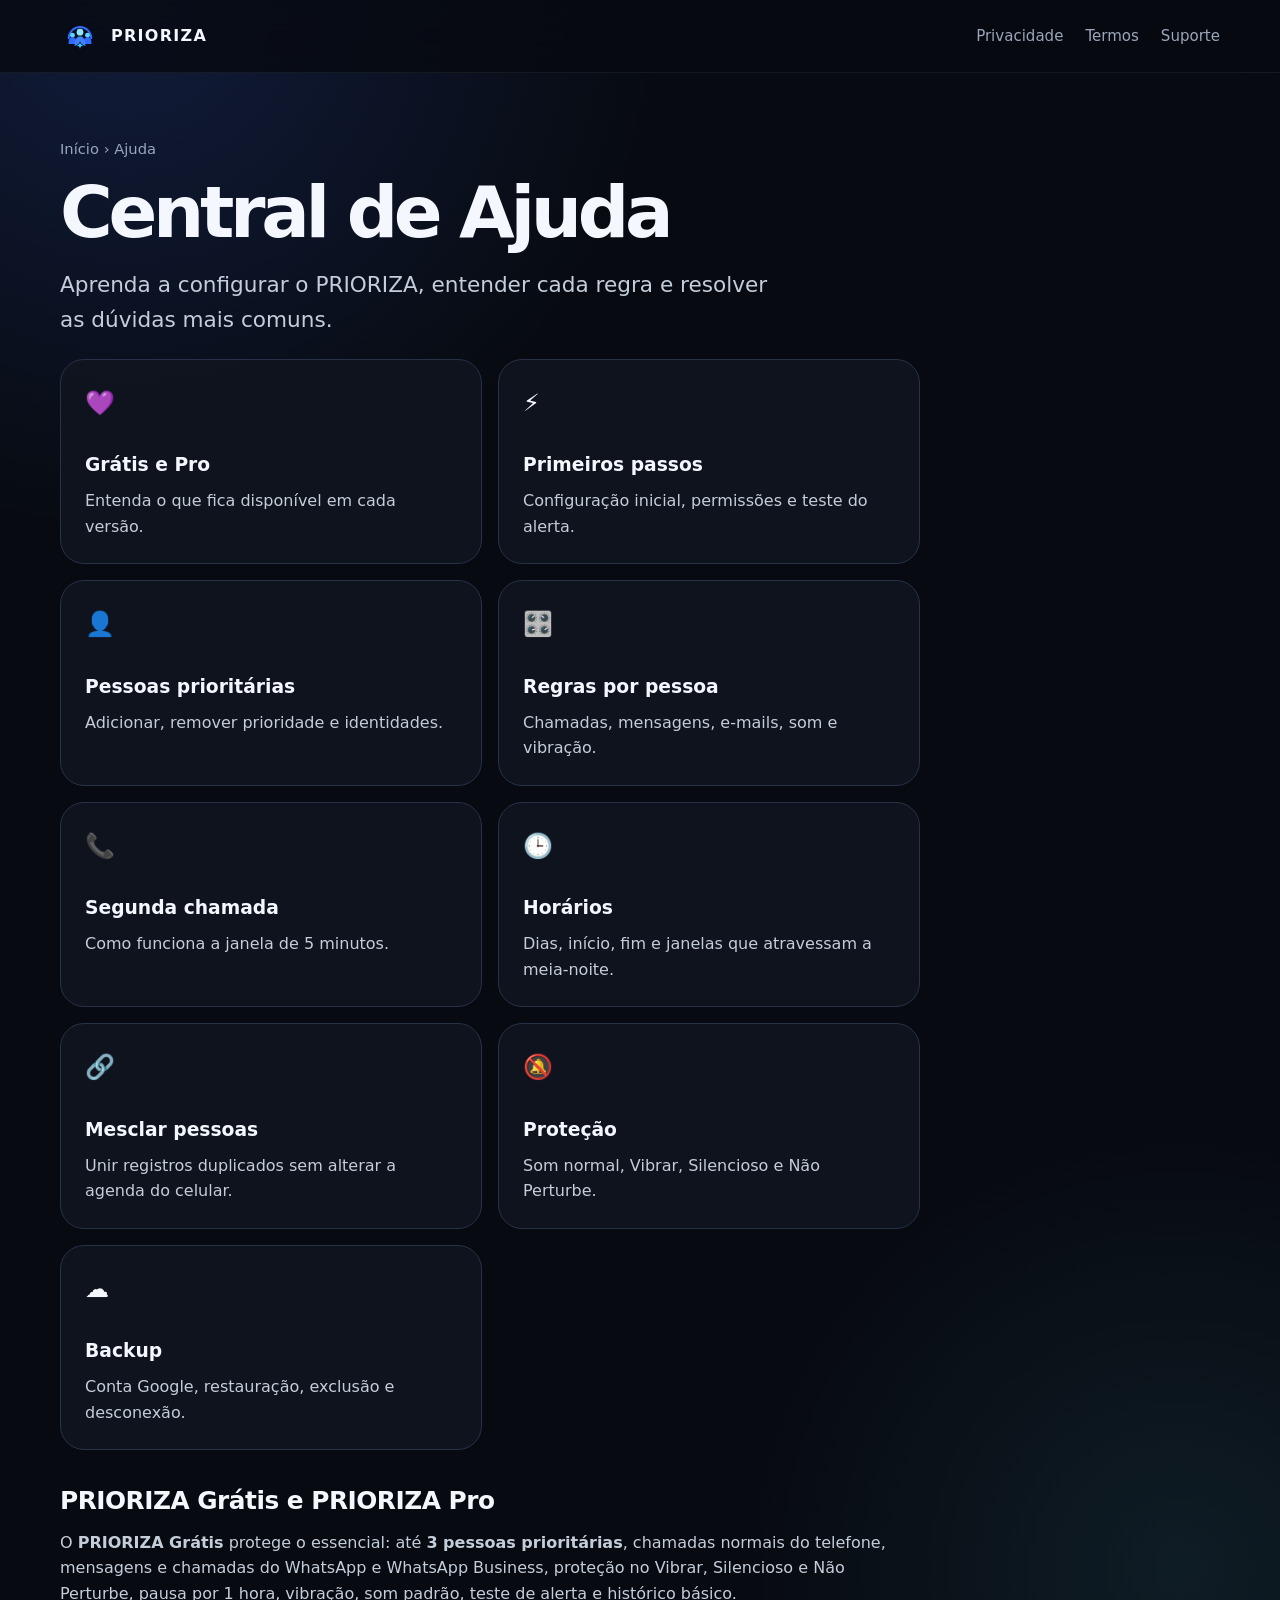
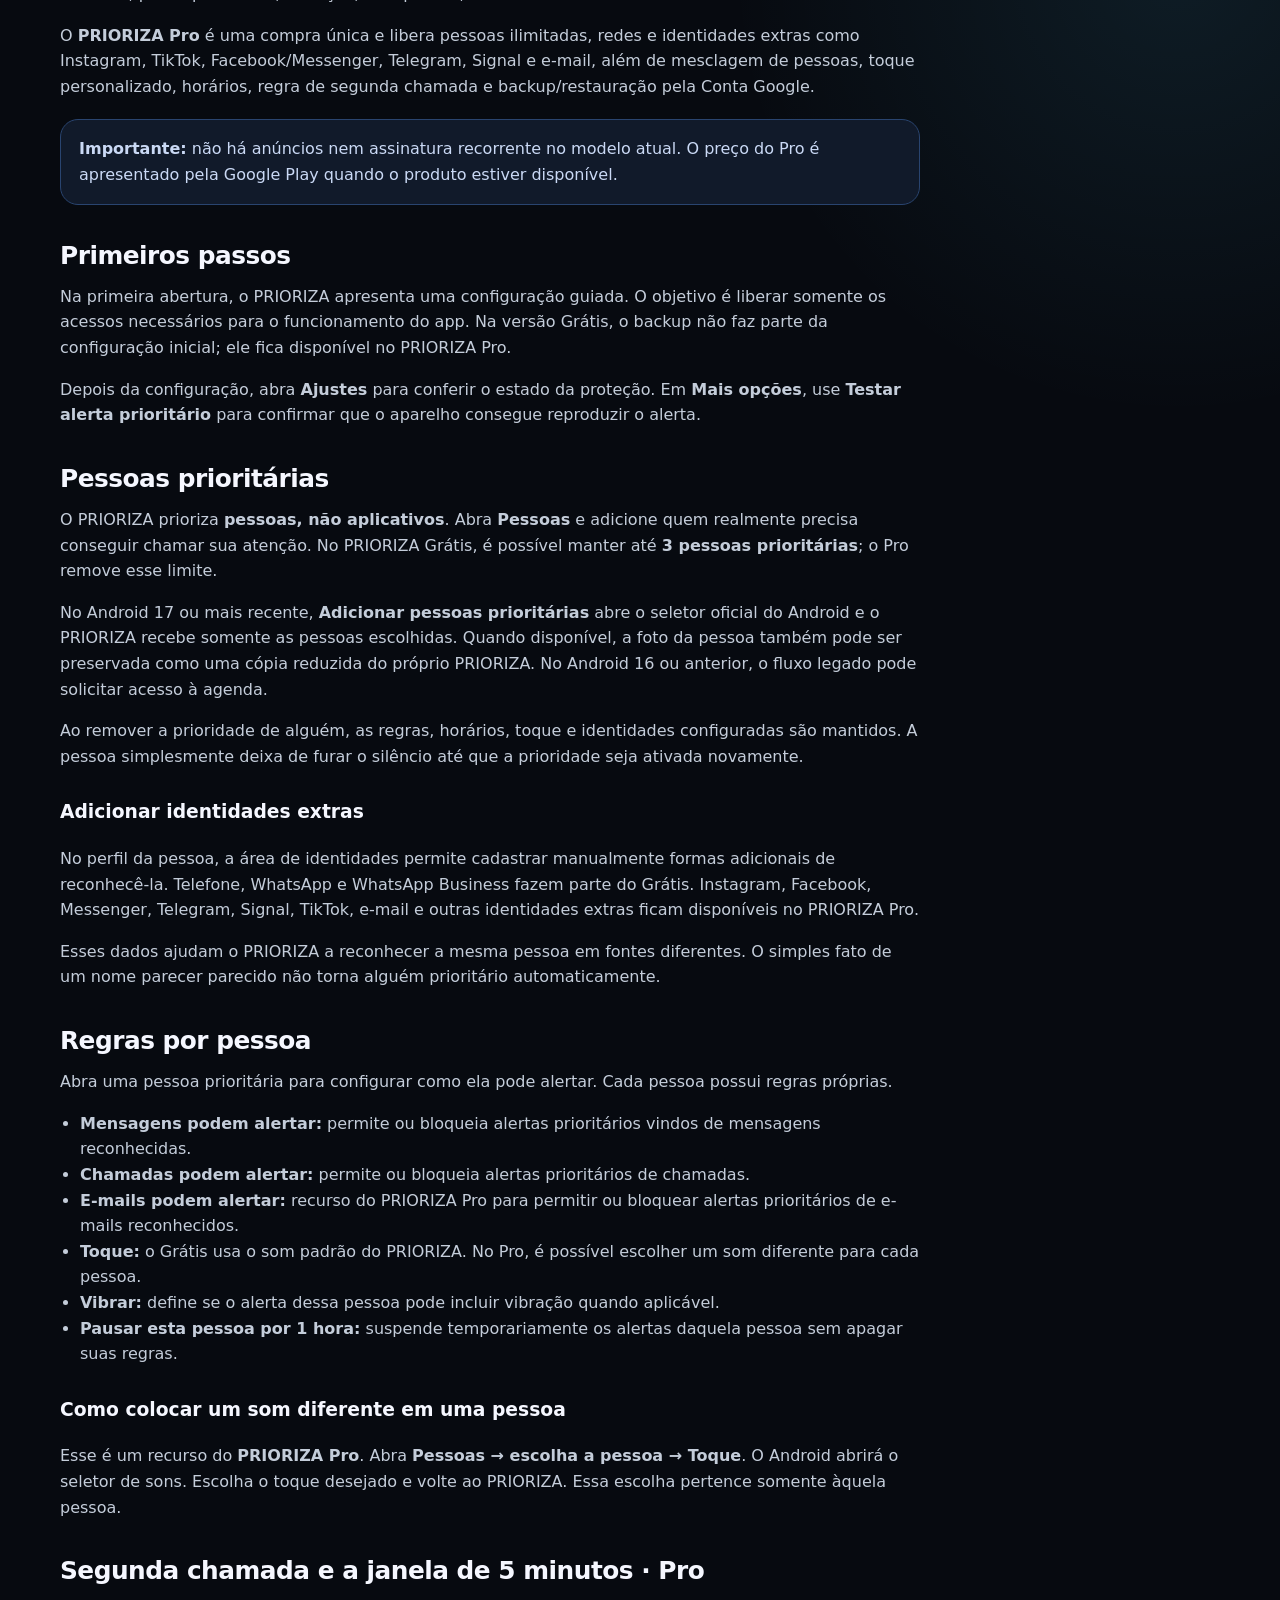
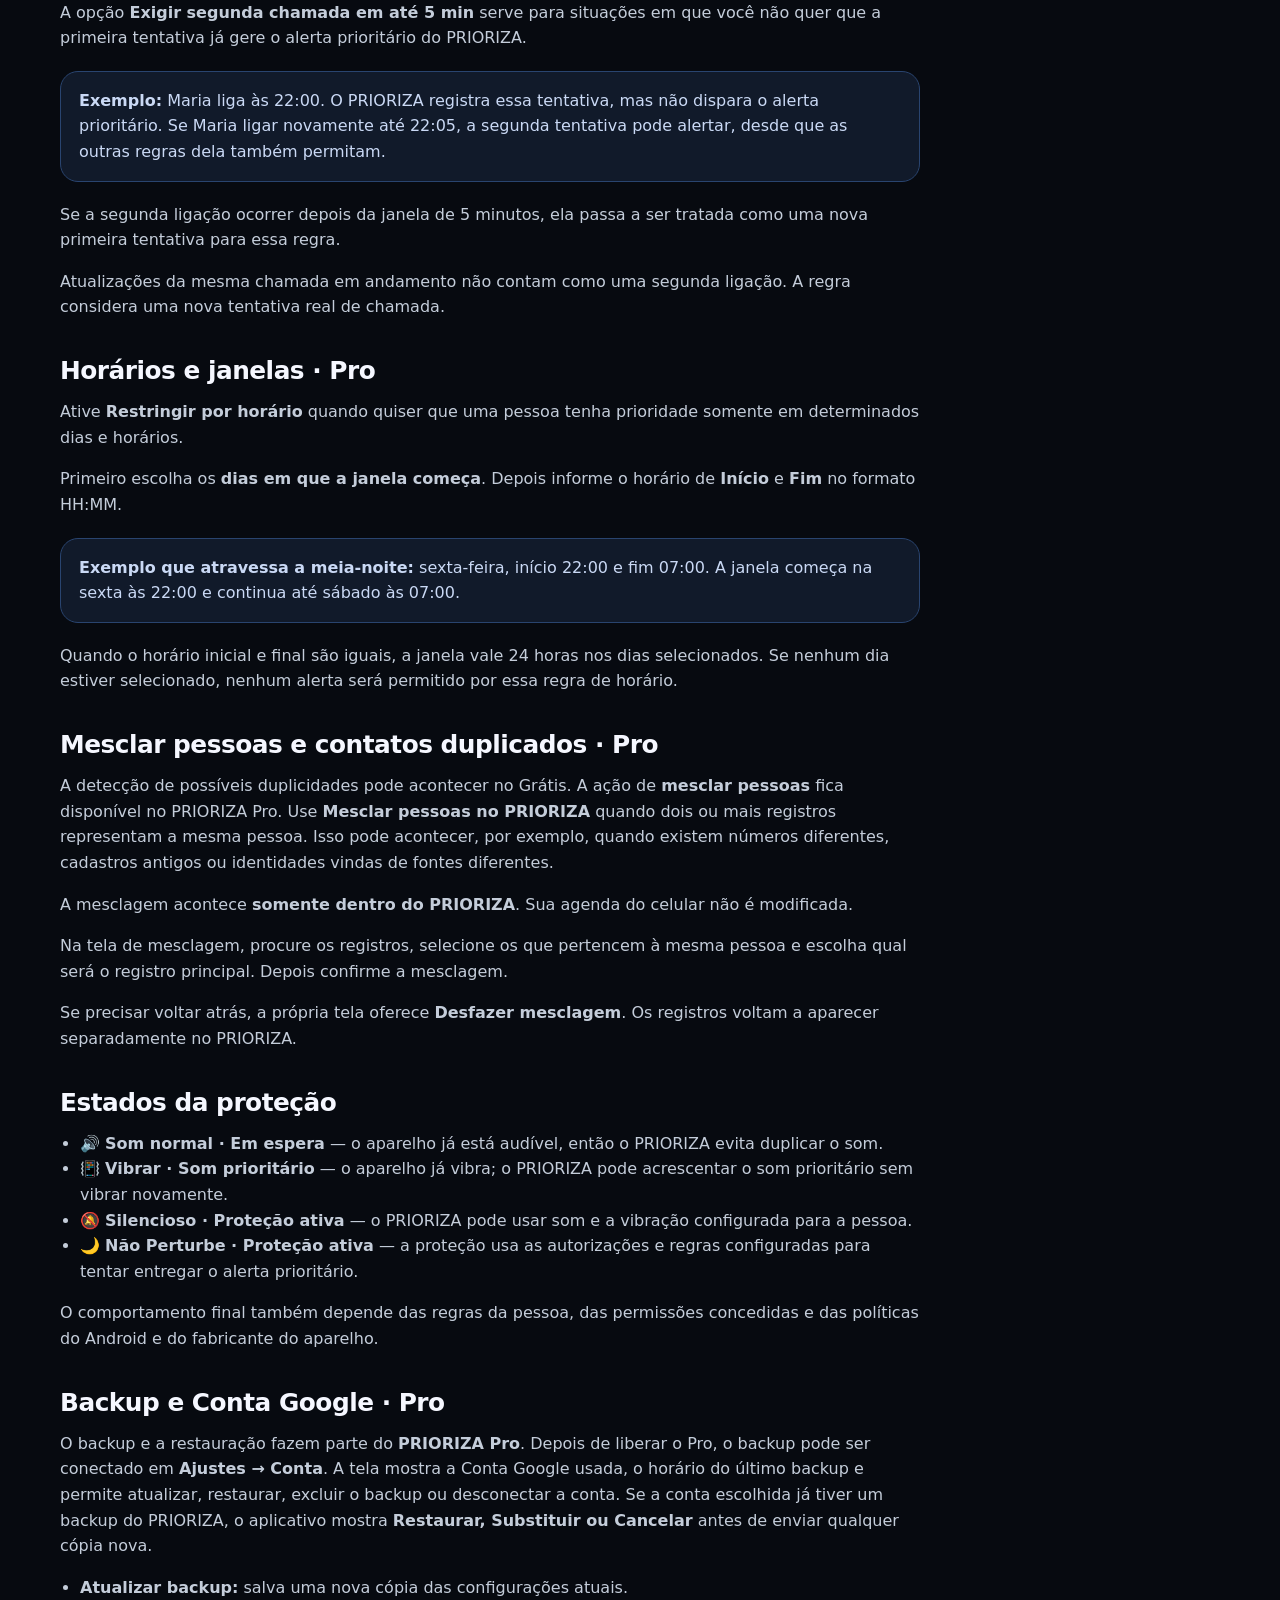
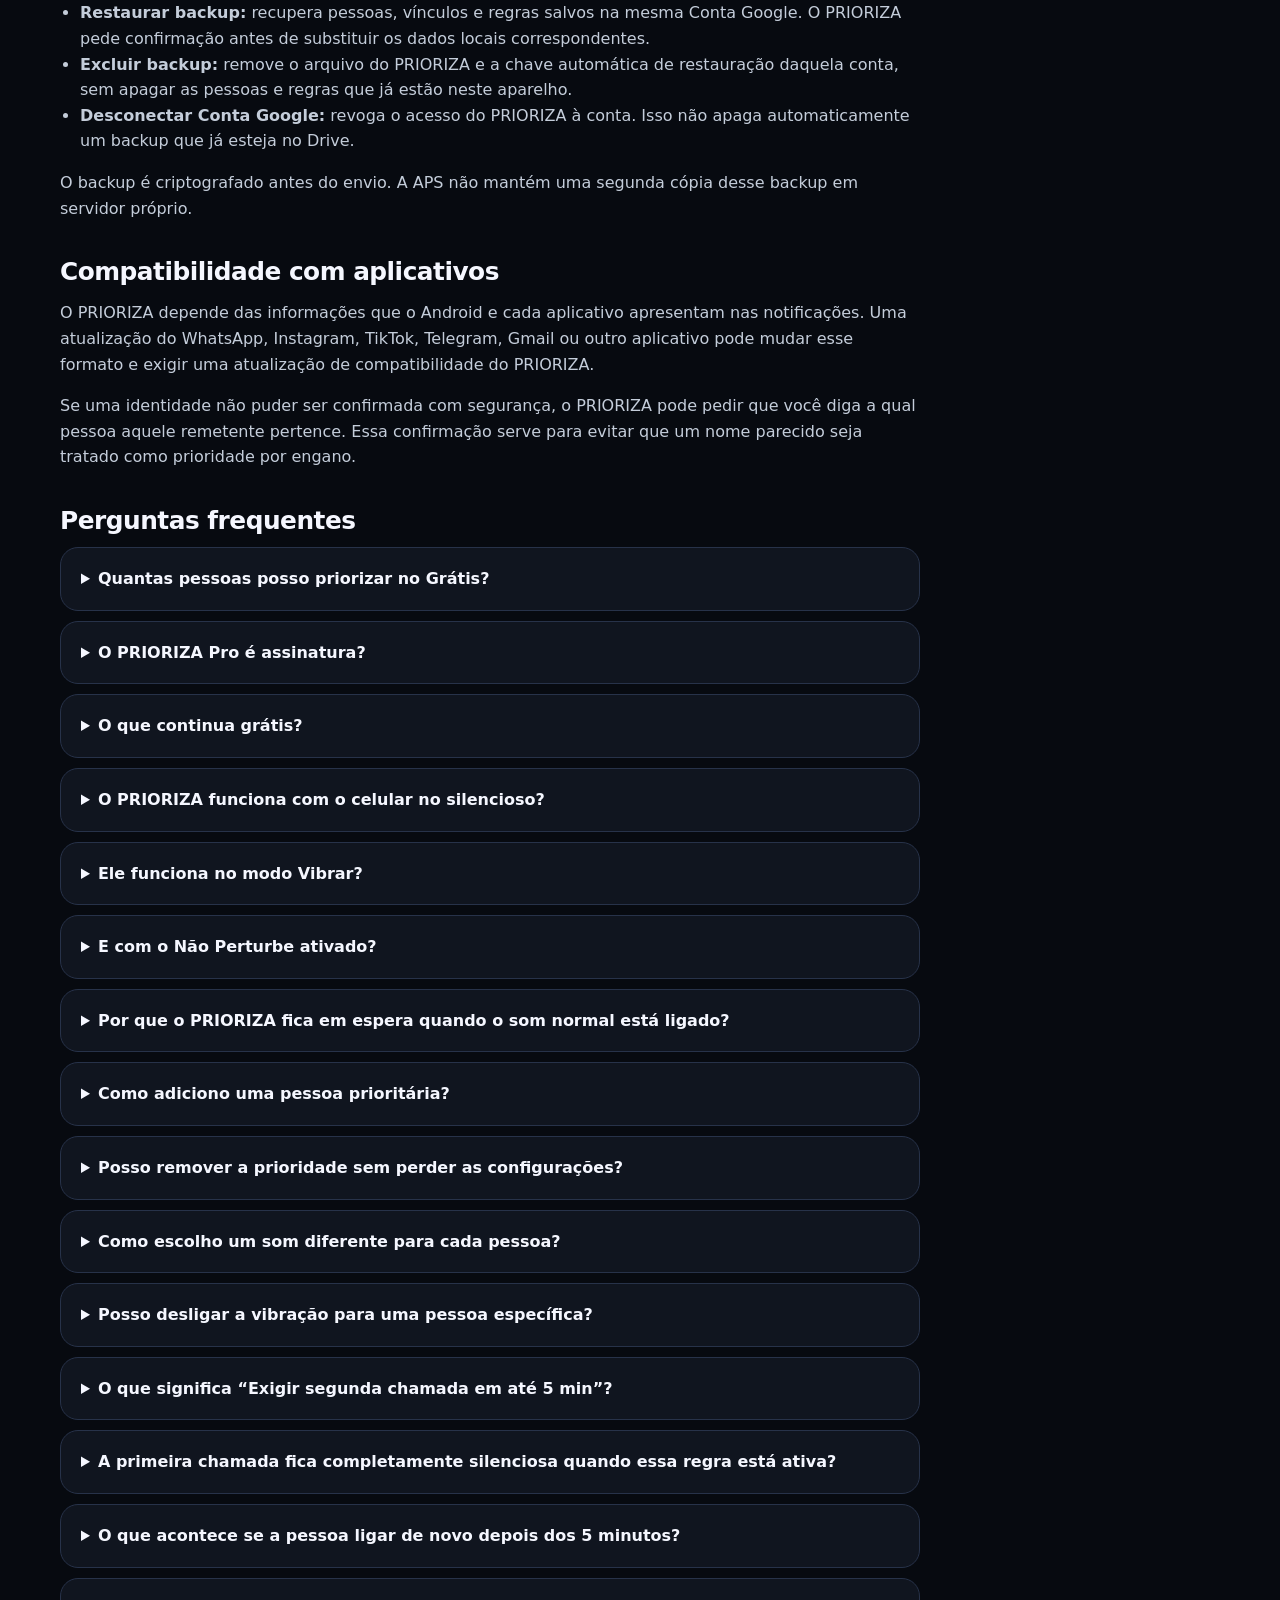
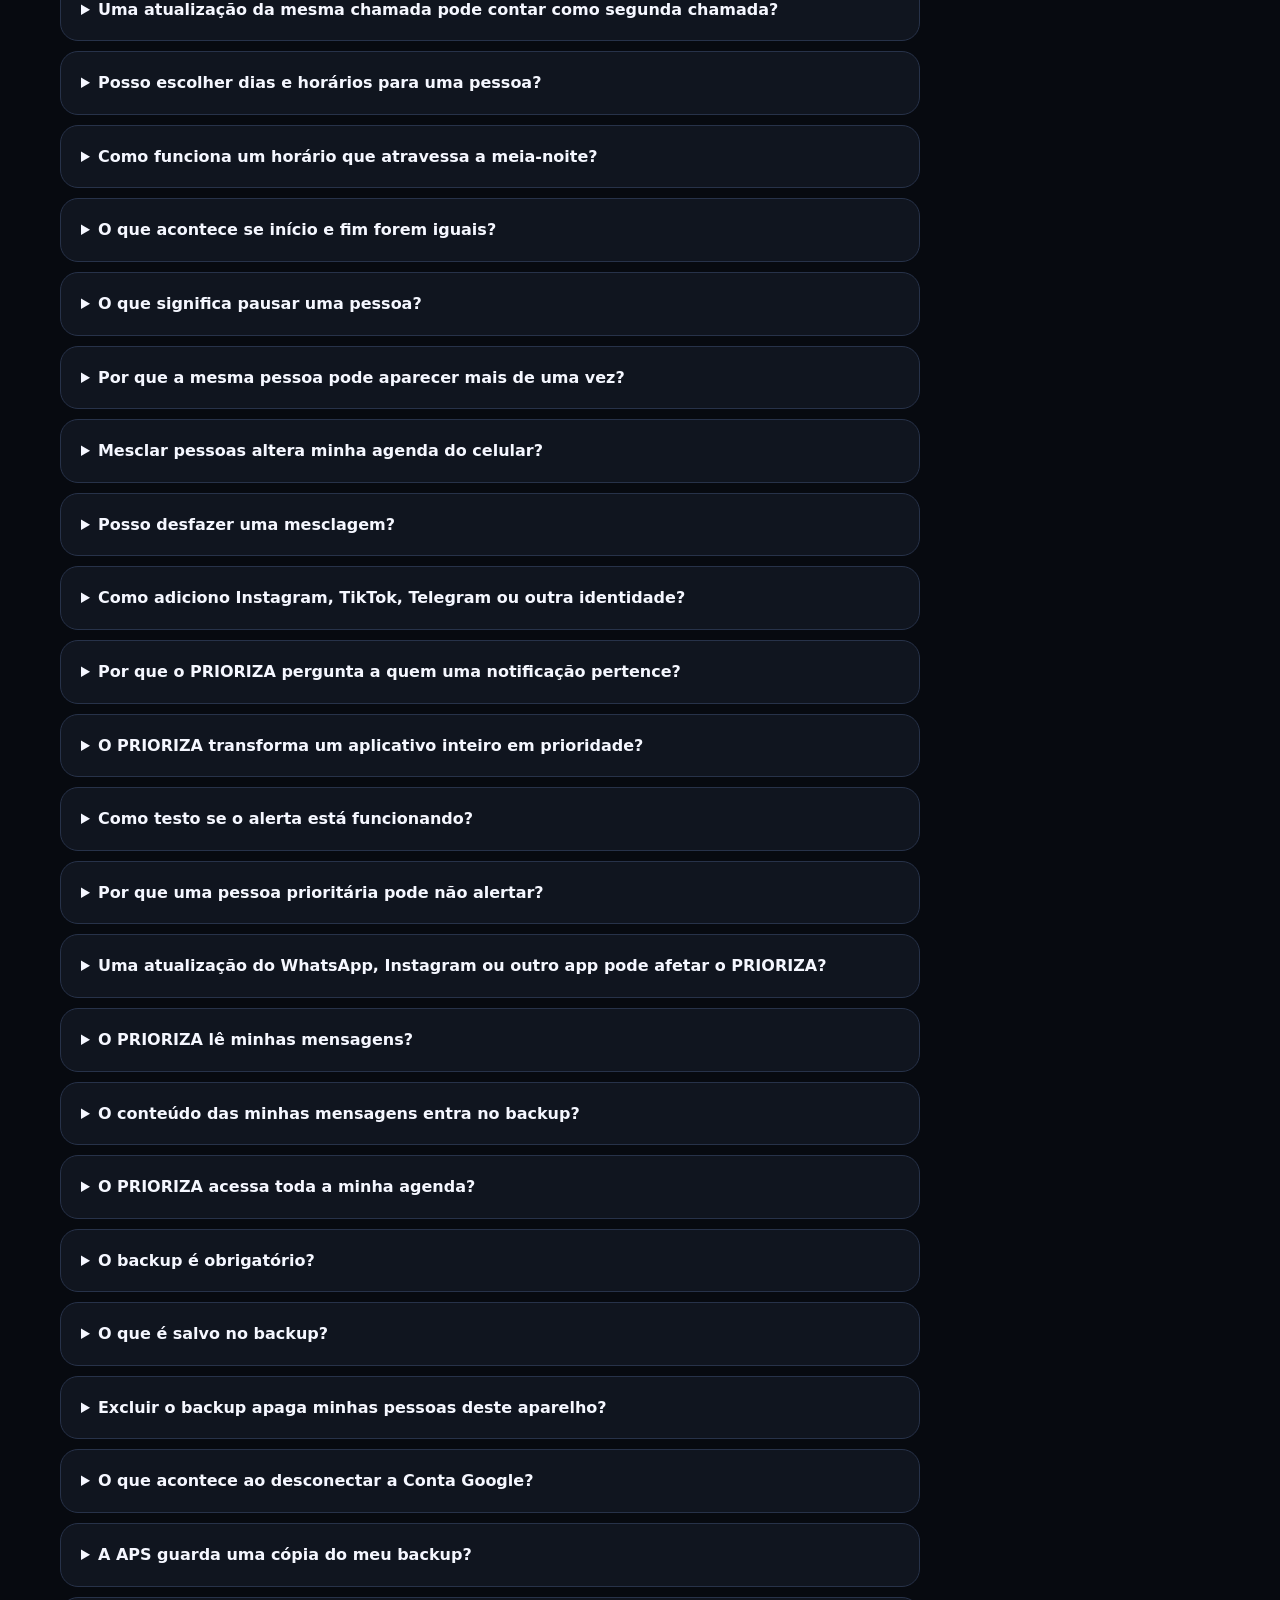
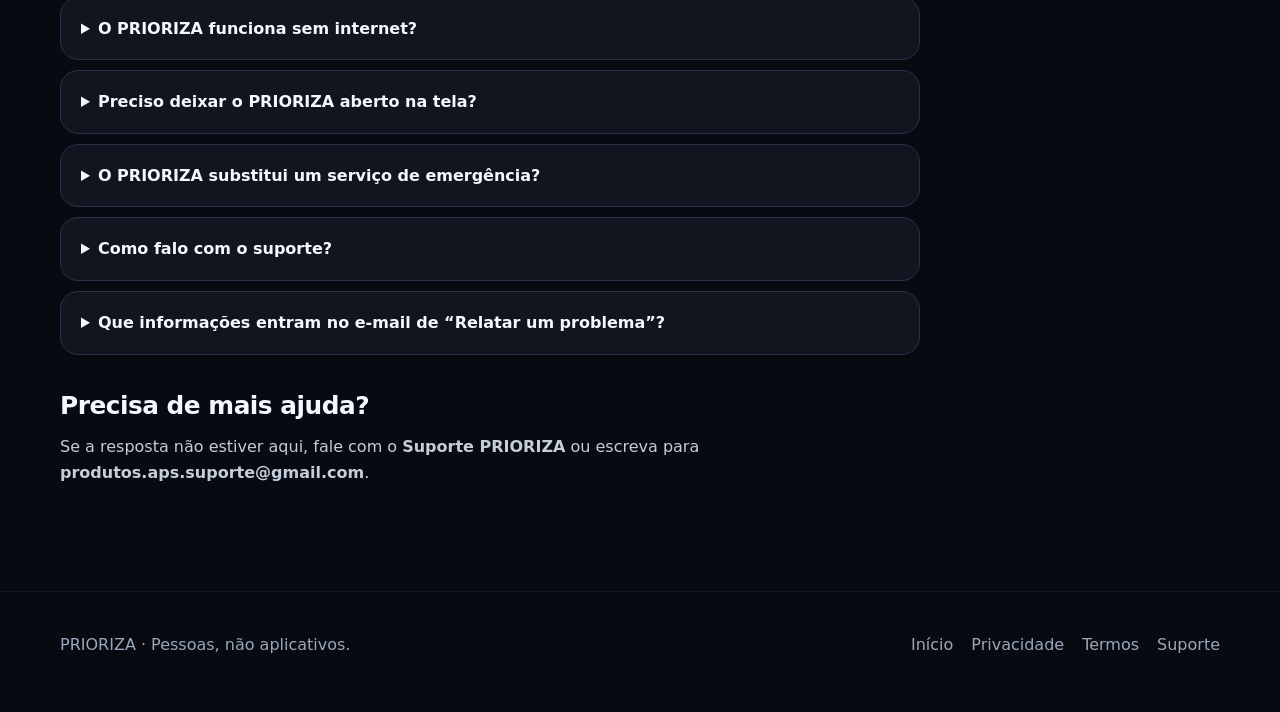
==== commit 80ac23af: "Document safe backup restore choices" ====
--- a/ajuda/index.html
+++ b/ajuda/index.html
@@ -96,10 +96,10 @@
 <p>O comportamento final também depende das regras da pessoa, das permissões concedidas e das políticas do Android e do fabricante do aparelho.</p>
 
 <h2 id="backup">Backup e Conta Google · Pro</h2>
-<p>O backup e a restauração fazem parte do <strong>PRIORIZA Pro</strong>. Depois de liberar o Pro, o backup pode ser conectado em <strong>Ajustes → Conta</strong>. A tela mostra a Conta Google usada, o horário do último backup e permite atualizar, restaurar, excluir o backup ou desconectar a conta.</p>
+<p>O backup e a restauração fazem parte do <strong>PRIORIZA Pro</strong>. Depois de liberar o Pro, o backup pode ser conectado em <strong>Ajustes → Conta</strong>. A tela mostra a Conta Google usada, o horário do último backup e permite atualizar, restaurar, excluir o backup ou desconectar a conta. Se a conta escolhida já tiver um backup do PRIORIZA, o aplicativo mostra <strong>Restaurar, Substituir ou Cancelar</strong> antes de enviar qualquer cópia nova.</p>
 <ul class="list">
 <li><strong>Atualizar backup:</strong> salva uma nova cópia das configurações atuais.</li>
-<li><strong>Restaurar backup:</strong> recupera pessoas, vínculos e regras salvos na mesma Conta Google.</li>
+<li><strong>Restaurar backup:</strong> recupera pessoas, vínculos e regras salvos na mesma Conta Google. O PRIORIZA pede confirmação antes de substituir os dados locais correspondentes.</li>
 <li><strong>Excluir backup:</strong> remove o arquivo do PRIORIZA e a chave automática de restauração daquela conta, sem apagar as pessoas e regras que já estão neste aparelho.</li>
 <li><strong>Desconectar Conta Google:</strong> revoga o acesso do PRIORIZA à conta. Isso não apaga automaticamente um backup que já esteja no Drive.</li>
 </ul>
